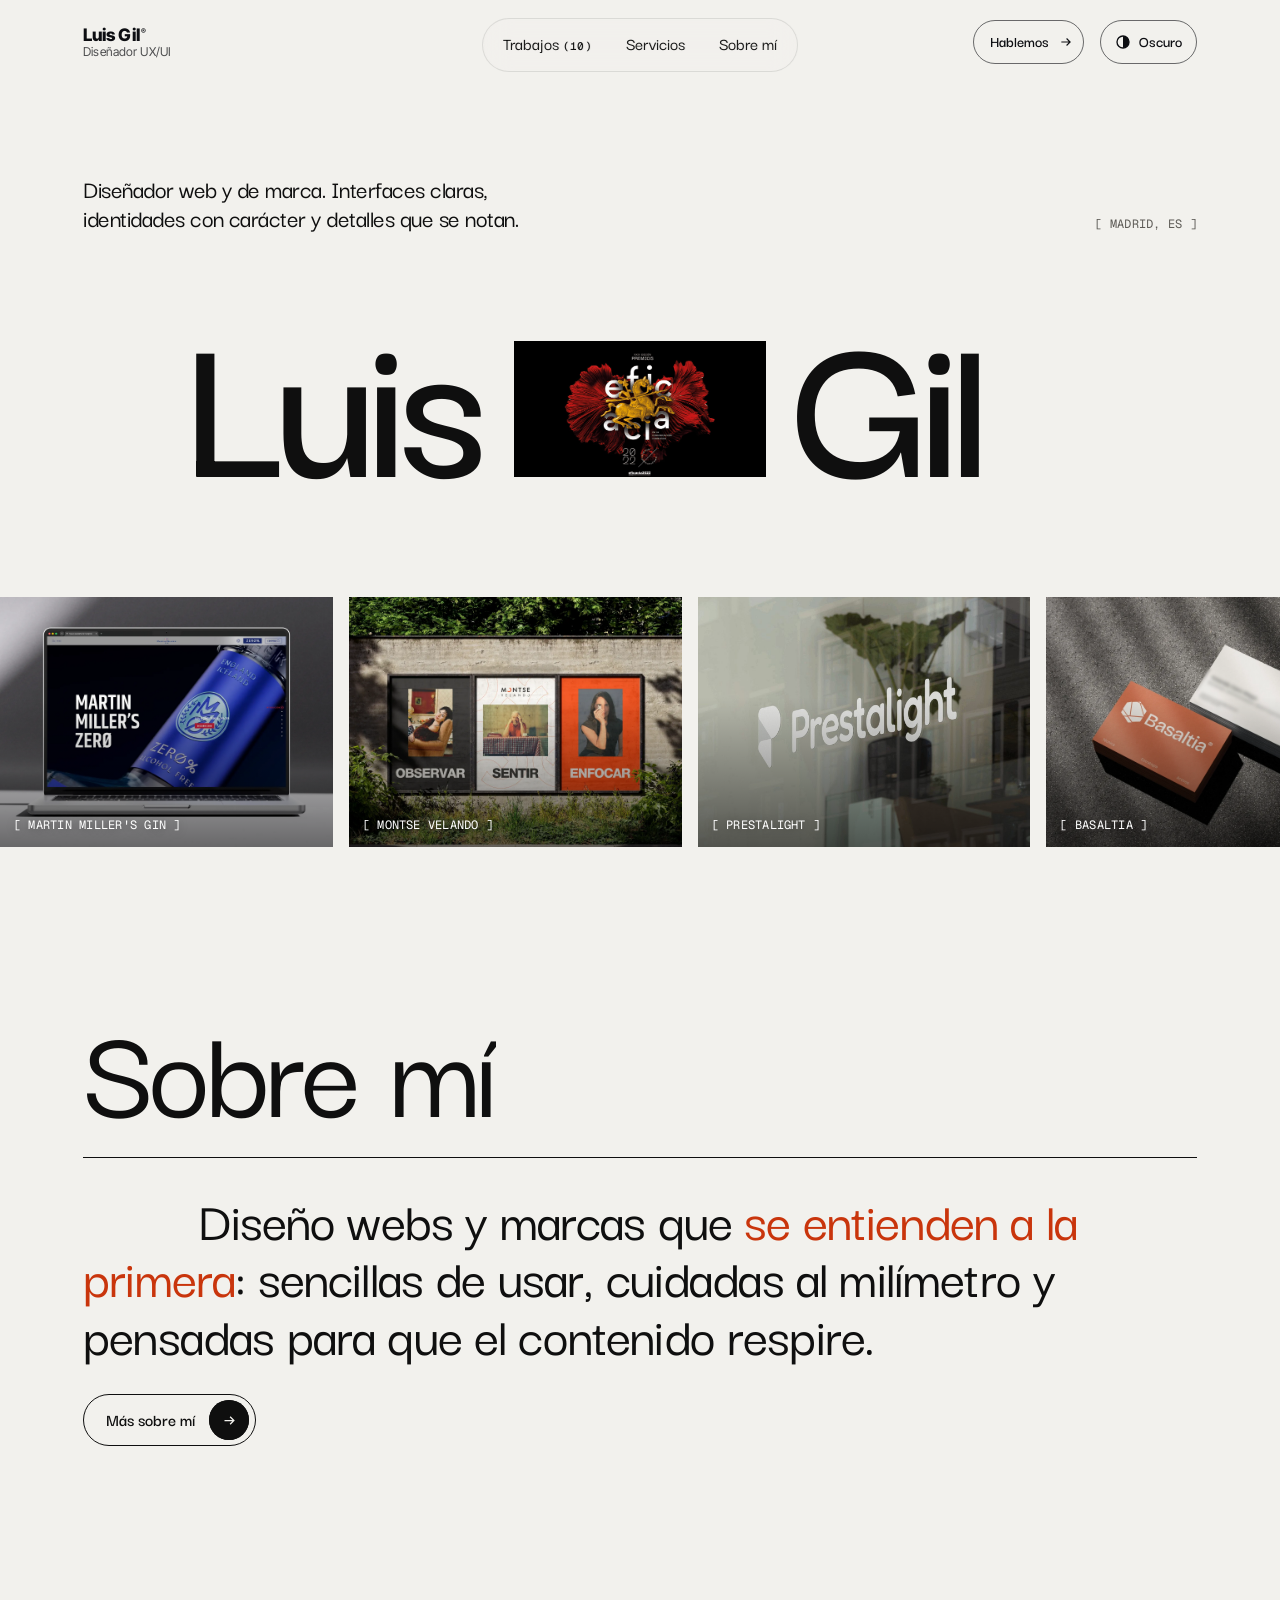
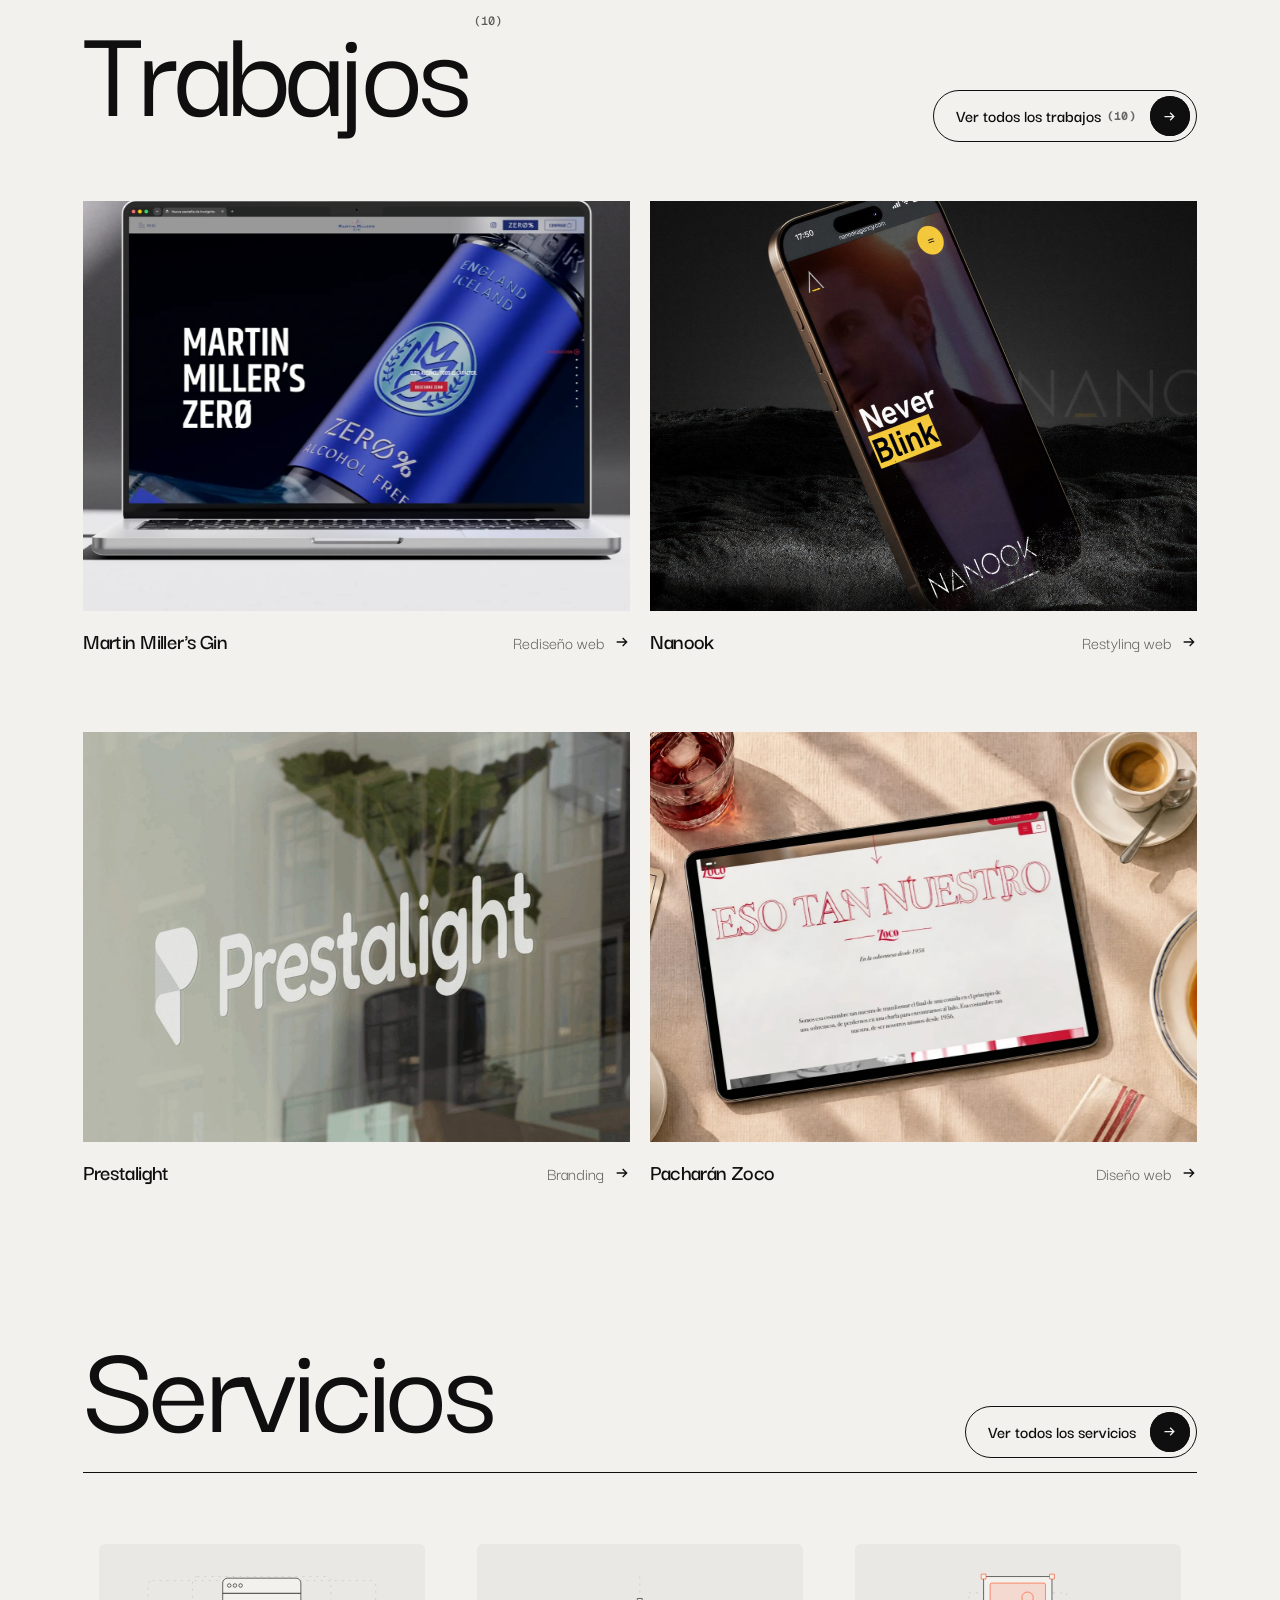
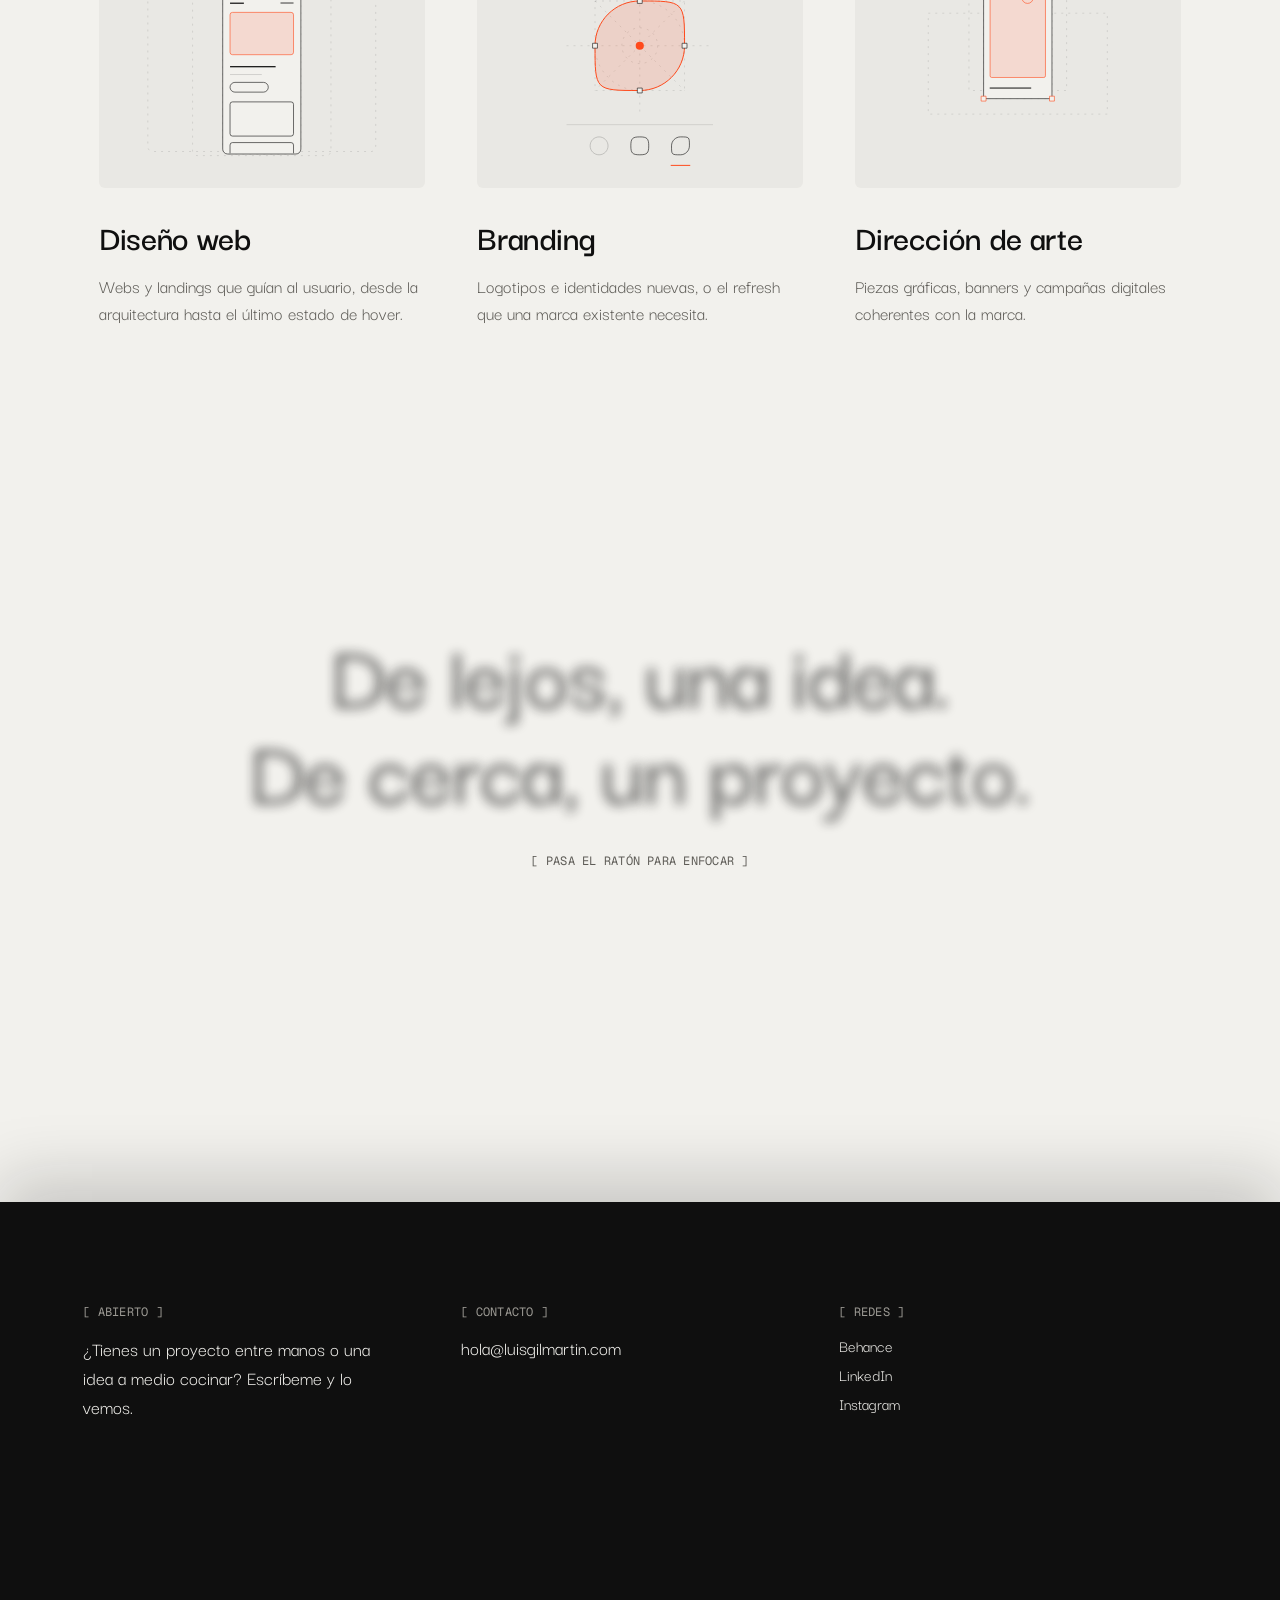
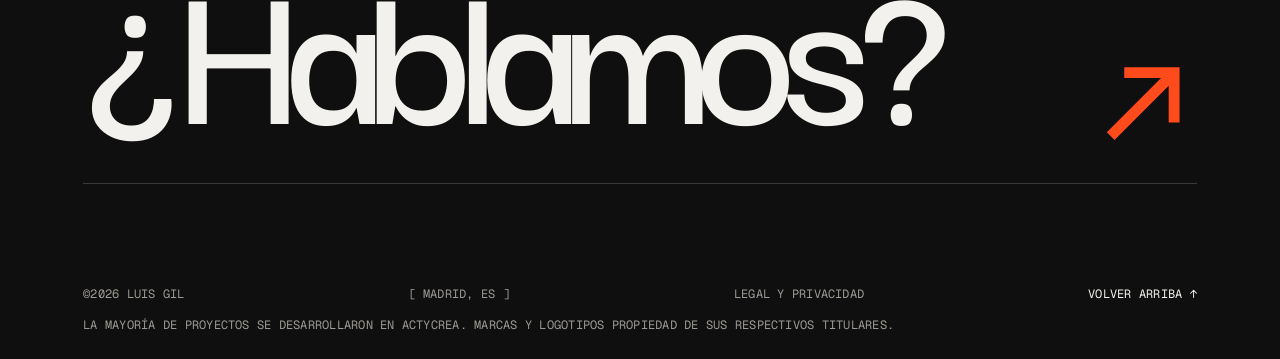
==== index.html @ 7886e15a "Publicar portfolio de Luis Gil Martín Web estática lista para Cloudflare Pages: páginas, imágenes y " ====
<!doctype html>
<html lang="es">
<head>
<meta charset="utf-8">
<meta name="viewport" content="width=device-width, initial-scale=1, viewport-fit=cover">
<title>Luis Gil · Diseñador web y UX/UI</title>
<meta name="description" content="Portfolio de Luis Gil Martín, diseñador web y UX/UI en Madrid. Diseño web, branding y dirección de arte.">
<link rel="canonical" href="https://luisgilmartin.com/">
<meta property="og:type" content="website"><meta property="og:locale" content="es_ES">
<meta property="og:title" content="Luis Gil · Diseñador web y UX/UI"><meta property="og:description" content="Portfolio de Luis Gil Martín, diseñador web y UX/UI en Madrid. Diseño web, branding y dirección de arte.">
<meta property="og:url" content="https://luisgilmartin.com/"><meta property="og:image" content="https://luisgilmartin.com/thumb.jpg">
<meta name="twitter:card" content="summary_large_image">
<link rel="icon" href="/favicon.svg" type="image/svg+xml">
<style>[hidden]:not([hidden=until-found i]){display:none!important}</style>
</head>
<body>
<link rel="stylesheet" href="/fonts/fonts.css">
<style>
body{margin:0;background:#F2F1ED}
.lg-root{--gm:clamp(20px,6.5vw,128px);--gg:clamp(12px,1.6vw,24px);--accent:#FF4A1C;--bg:#F2F1ED;--fg:#0F0F0F;--muted:#5E5C57;--muted2:#8A8780;--muted-inv:#B9B7B1;--line:rgba(15,15,15,.075);--gline:rgba(15,15,15,.04);--fbg:#0F0F0F;--ffg:#F2F1ED;--fmuted:#9C9A94;--fline:#3A3936;transition:background-color .5s ease,color .5s ease}
.lg-root.lg-dark{--bg:#121211;--fg:#EEEDE9;--muted:#A3A19B;--muted2:#77756F;--muted-inv:#55534E;--line:rgba(238,237,233,.07);--gline:rgba(238,237,233,.035);--fbg:#F2F1ED;--ffg:#0F0F0F;--fmuted:#5E5C57;--fline:#CFCDC7;color-scheme:dark}
body:has(.lg-dark){background:#121211}
.lg-theme{min-height:44px;padding:0 14px;border:1px solid rgba(255,255,255,.6);border-radius:999px;background:transparent;color:#FFFFFF;font:inherit;font-size:16px;font-weight:600;display:inline-flex;align-items:center;gap:8px;cursor:pointer}
.lg-theme{transition:background-color .35s ease,color .35s ease,border-color .35s ease}
.lg-theme:hover{border-color:#FFFFFF;background:#FFFFFF;color:#000000}
.lg-theme:hover svg{transform:rotate(180deg)}
.lg-dark .lg-theme:hover svg{transform:rotate(360deg)}
.lg-theme:focus-visible,.lg-burger:focus-visible{outline:2px solid #FFFFFF;outline-offset:3px}
.lg-theme svg{transition:transform .6s cubic-bezier(.7,0,.2,1)}
.lg-dark .lg-theme svg{transform:rotate(180deg)}
.lg-t-dark{display:none}
.lg-theme .lg-t-light,.lg-theme .lg-t-dark{position:relative;top:-1.25px}
.lg-dark .lg-t-dark{display:inline}
.lg-dark .lg-t-light{display:none}
::view-transition-old(root),::view-transition-new(root){animation:none;mix-blend-mode:normal}
a{color:#0F0F0F;text-decoration:none}a:hover{color:#5E5C57}
.lg-root *{box-sizing:border-box}
.lg-mono{font-family:'Geist Mono',ui-monospace,monospace;font-size:12px;letter-spacing:.02em;text-transform:uppercase}
.lg-link{position:relative;display:inline-block}
.lg-link::after{content:"";position:absolute;left:0;right:0;bottom:-3px;height:1px;background:currentColor;transform:scaleX(0);transform-origin:right;transition:transform .5s cubic-bezier(.2,.8,.2,1)}
.lg-link:hover::after{transform:scaleX(1);transform-origin:left}
.lg-line{display:inline-block;overflow:hidden;vertical-align:bottom;line-height:1;padding:.06em .14em .24em .02em;margin-right:-.12em;margin-bottom:-.22em}
.lg-line > .lg-rise:last-child{letter-spacing:0}
.lg-rise{display:inline-block;transform:translateY(105%);animation:lgRise 1.1s cubic-bezier(.2,.8,.2,1) forwards}
@keyframes lgRise{to{transform:translateY(0)}}
.lg-fade{opacity:0;animation:lgFade 1s ease forwards}
.lg-pic{clip-path:inset(0 50% 0 50%);animation:lgPicIn 1s cubic-bezier(.7,0,.2,1) 3.8s forwards}
@keyframes lgPicIn{to{clip-path:inset(0 0 0 0)}}
.lg-pic-cycle{animation:lgPicCycle 6s steps(1) 4.8s infinite}
@keyframes lgPicCycle{0%{background:#D9D4C7}20%{background:#2A2926}40%{background:#C9CFD0}60%{background:#E3D6CC}80%{background:#BDB9AE}}
@keyframes lgFade{to{opacity:1}}
.lg-curtain{position:fixed;inset:0;z-index:50;pointer-events:none;animation:lgCurtain 1.1s cubic-bezier(.7,0,.2,1) 2.85s forwards}
@keyframes lgCurtain{to{transform:translateY(-100%)}}
.lg-track{display:flex;gap:16px;width:max-content;animation:lgMarquee 38s linear infinite}
@keyframes lgMarquee{to{transform:translateX(calc(-50% - 8px))}}
.lg-card .lg-media{overflow:hidden}
.lg-card .lg-media > div{transition:transform 1s cubic-bezier(.2,.8,.2,1)}
.lg-card:hover .lg-media > div{transform:scale(1.04)}
.lg-card .lg-media{--mx:0%;--my:0%;--py:0%;--s:1.16;--lx:50%;--ly:50%}
.lg-card:hover .lg-media{--s:1.22}
.lg-card .lg-media > div{position:relative}
.lg-card .lg-media img{transform:translate3d(var(--mx),calc(var(--py) + var(--my)),0) scale(var(--s));transition:transform .7s cubic-bezier(.2,.8,.2,1),filter .5s ease;will-change:transform}
.lg-lens{position:absolute;inset:0;pointer-events:none;opacity:0;transition:opacity .4s ease;-webkit-mask-image:radial-gradient(circle clamp(130px,17vw,250px) at var(--lx) var(--ly),#000 55%,transparent 100%);mask-image:radial-gradient(circle clamp(130px,17vw,250px) at var(--lx) var(--ly),#000 55%,transparent 100%)}
@media (hover:hover) and (pointer:fine){.lg-card:hover .lg-lens{opacity:1}.lg-card:hover .lg-media img.lg-base{filter:blur(10px)}}
.lg-card .lg-arrow{transition:transform .5s cubic-bezier(.2,.8,.2,1)}
.lg-card:hover .lg-arrow{transform:translateX(6px) rotate(-45deg)}
.lg-cta .lg-roll{display:inline-block;overflow:hidden;line-height:1;vertical-align:bottom;padding:.04em .08em .04em 0;margin-right:-.15em;letter-spacing:0}
.lg-cta .lg-roll > span{position:relative;display:inline-block;transition:transform .6s cubic-bezier(.7,0,.2,1);transition-delay:calc(var(--i) * 35ms)}
.lg-cta .lg-roll > span::after{content:attr(data-l);position:absolute;left:0;top:calc(100% + .04em)}
.lg-cta:hover .lg-roll > span,.lg-cta:focus-visible .lg-roll > span{transform:translateY(calc(-100% - .04em))}
.lg-cta svg{transition:transform .6s cubic-bezier(.7,0,.2,1)}
.lg-cta:hover svg,.lg-cta:focus-visible svg{transform:rotate(45deg)}
@media (prefers-reduced-motion:reduce){.lg-cta .lg-roll > span,.lg-cta svg{transition:none}}
[hidden]{display:none !important}
.lg-burger{display:none}
.lg-wm{display:inline-block;overflow:hidden;vertical-align:bottom;padding:.12em 0 .14em;margin:-.12em 0 -.14em}
.lg-word{display:inline-block;transform:translate3d(0,112%,0);transition:transform .7s cubic-bezier(.16,1,.3,1) var(--d,0s)}
.is-revealed .lg-word{transform:none}
.lg-menu{animation:lgMenuFade .35s ease both}
@keyframes lgMenuFade{from{opacity:0}}
.lg-menu .lg-mrow,.lg-menu .lg-mfoot{animation:lgMenuIn .8s cubic-bezier(.2,.8,.2,1) both;animation-delay:calc(var(--i) * 70ms + 120ms)}
@keyframes lgMenuIn{from{opacity:0;transform:translateY(28px)}to{opacity:1;transform:none}}
.lg-mrow{display:grid;grid-template-columns:minmax(0,1fr) auto;align-items:center;padding:18px 0;border-bottom:1px solid #3A3936;color:#F2F1ED !important}
.lg-mrow .lg-mlabel{font-size:clamp(38px,11vw,52px);font-weight:500;line-height:1;letter-spacing:-0.01em;position:relative;top:-0.06em}
.lg-mrow[aria-current="page"] .lg-mlabel{color:#FF4A1C}
.lg-mrow svg{transition:transform .5s cubic-bezier(.2,.8,.2,1)}
.lg-mrow:hover svg,.lg-mrow:focus-visible svg{transform:rotate(-45deg)}
.lg-mclose{border-color:rgba(242,241,237,.6) !important;transition:background-color .35s ease,color .35s ease}
.lg-mclose:hover{background:#F2F1ED !important;color:#0F0F0F !important}
@media (prefers-reduced-motion:reduce){.lg-menu,.lg-menu .lg-mrow,.lg-menu .lg-mfoot{animation:none}}
.lg-btn-label{position:relative;top:-1.25px}
.lg-burger{transition:background-color .35s ease,color .35s ease,border-color .35s ease}
.lg-burger:hover{border-color:#FFFFFF !important;background:#FFFFFF !important;color:#000000 !important}
.lg-num{font-family:'Geist Mono',ui-monospace,monospace;font-size:12px;font-weight:400;letter-spacing:.02em;line-height:1.2;text-transform:uppercase;color:var(--accent-text) !important}
.lg-sviz{aspect-ratio:4 / 3;max-width:100%;border-radius:6px;background:color-mix(in srgb,var(--fg) 4%,var(--bg));overflow:hidden}
.lg-sviz svg{display:block;width:100%;height:100%}
.lg-sviz svg *{vector-effect:non-scaling-stroke}
.lg-cols{display:grid;grid-template-columns:repeat(12,minmax(0,1fr));column-gap:var(--gg);row-gap:24px}
.lg-cols > *{min-width:0}
.lg-nav-pill .lg-link[aria-current="page"]{background:color-mix(in srgb,var(--fg) 10%,transparent)}
.lg-tag{background:var(--bg);display:inline-flex;align-items:center;min-height:34px;padding:0 14px 4px;border:1px solid color-mix(in srgb,var(--fg) 25%,transparent);border-radius:999px;font-size:17px}
@media (max-width:860px){.lg-cols > *{grid-column:1 / -1 !important}}
.lg-nav-pill{position:fixed;top:18px;left:50%;transform:translateX(-50%);z-index:21;background:color-mix(in srgb,var(--bg) 80%,transparent);-webkit-backdrop-filter:blur(14px);backdrop-filter:blur(14px);border:1px solid color-mix(in srgb,var(--fg) 10%,transparent);border-radius:999px;padding:4px}
.lg-nav-pill .lg-link{color:var(--fg) !important;padding:7px 16px 9px;line-height:1.2;border-radius:999px;transition:background-color .3s ease}
.lg-nav-pill .lg-link:hover{background:color-mix(in srgb,var(--fg) 8%,transparent)}
.lg-nav-pill .lg-link::after{left:16px;right:16px;bottom:7px}
@media (max-width:560px){
.lg-name{grid-template-columns:minmax(0,1fr) !important;font-size:min(calc((100vw - 2 * var(--gm)) / 1.42),260px) !important;row-gap:0;--lg-gap-b:-.23em}
.lg-name > .lg-line{justify-self:center !important;padding:.06em .07em .02em !important;margin:0 !important}
.lg-name > .lg-line:first-of-type{margin-bottom:var(--lg-gap-a,0) !important}
.lg-name > .lg-line:last-of-type{margin-top:var(--lg-gap-b,0) !important}
.lg-name > .lg-pic{width:100% !important;height:auto !important;aspect-ratio:1.85;align-self:auto !important;border-radius:0 !important}
}
.lg-pw{display:inline-block;white-space:nowrap}
.lg-pl{display:inline-block;font-weight:500}
.lg-cursor{position:fixed;left:0;top:0;width:14px;height:14px;margin:-7px 0 0 -7px;border-radius:50%;background:#FF4A1C;pointer-events:none;z-index:60;opacity:0;transition:width .35s cubic-bezier(.2,.8,.2,1),height .35s cubic-bezier(.2,.8,.2,1),margin .35s cubic-bezier(.2,.8,.2,1),opacity .3s ease;will-change:transform}
.lg-cursor.is-on{opacity:1}
.lg-cursor.is-hover{width:56px;height:56px;margin:-28px 0 0 -28px;opacity:.85}
@media (hover:hover) and (pointer:fine){.lg-root,.lg-root a,.lg-root button{cursor:none}}
@media (hover:none),(pointer:coarse){.lg-cursor{display:none}}
html,body{overflow-x:clip}
.lg-grid{position:fixed;inset:0;z-index:0;pointer-events:none;display:grid;grid-template-columns:repeat(12,minmax(0,1fr));column-gap:var(--gg);padding-left:var(--gm);padding-right:var(--gm)}
.lg-grid > span{border-left:1px solid var(--gline,var(--line));border-right:1px solid var(--gline,var(--line));transform-origin:top;transform:scaleY(0);animation:lgGridIn 1.4s cubic-bezier(.7,0,.2,1) forwards}
.lg-main{position:sticky;z-index:1}
.lg-root > footer{position:relative;z-index:2;box-shadow:0 -24px 60px rgba(15,15,15,.18)}
.lg-shade{position:absolute;inset:0;background:#0F0F0F;opacity:0;pointer-events:none;z-index:5}
@keyframes lgGridIn{to{transform:scaleY(1)}}
@media (max-width:860px){.lg-grid{grid-template-columns:repeat(4,minmax(0,1fr))}.lg-grid > span:nth-child(n+5){display:none}}
@media (max-width:860px){
.lg-nav{display:none !important}
.lg-burger{display:inline-flex}
.lg-works{grid-template-columns:minmax(0,1fr) !important}
.lg-works > a{margin-top:0 !important}
.lg-svcs{grid-template-columns:minmax(0,1fr) !important}
.lg-split{flex-direction:column !important;align-items:flex-start !important}
}
@media (prefers-reduced-motion:reduce){
.lg-rise{animation:none;transform:none}
.lg-pic{animation:none;clip-path:none}
.lg-pic-cycle{animation:none}
.lg-fade{animation:none;opacity:1}
.lg-curtain{display:none}
.lg-grid > span{animation:none;transform:none}
.lg-track{animation:none}
}
/* Scroll reveal ( added by JS only, so content stays visible without it ) */
.lg-rv{opacity:0;transform:translate3d(0,48px,0);transition:opacity .6s ease var(--rd,0s),transform .8s cubic-bezier(.16,1,.3,1) var(--rd,0s) !important}
.lg-rv.is-in{opacity:1;transform:none}
.lg-rv-media{clip-path:inset(100% 0 0 0);transition:clip-path .7s cubic-bezier(.7,0,.2,1) var(--rd,0s) !important}
.lg-rv-media img{scale:1.22;backface-visibility:hidden;transition:scale .95s cubic-bezier(.16,1,.3,1) var(--rd,0s) !important}
.lg-rv-media.is-in{clip-path:inset(0 0 0 0)}
.lg-rv-media.is-in img{scale:1}
.lg-card .lg-rv-media{clip-path:none !important;opacity:0;transition:opacity .7s ease var(--rd,0s) !important}
.lg-card .lg-rv-media img{scale:1 !important}
.lg-card .lg-rv-media.is-in{opacity:1}
.lg-card .lg-media{background:var(--bg)}
/* Main buttons */
.lg-btn{position:relative;isolation:isolate;overflow:hidden;display:inline-flex !important;align-items:center;gap:14px !important;min-height:52px !important;padding:0 6px 0 22px;border:1px solid var(--fg);border-radius:999px;color:var(--fg) !important;font-size:18px !important;font-weight:600 !important;line-height:1;transition:color .45s cubic-bezier(.7,0,.2,1),border-color .45s ease}
.lg-btn::before{content:"";position:absolute;z-index:-1;right:6px;top:50%;width:40px;height:40px;margin-top:-20px;border-radius:50%;background:var(--fg);transform:scale(1);transition:transform .7s cubic-bezier(.7,0,.2,1)}
.lg-btn > .lg-btn-t{position:relative;top:-1px}
.lg-btn .lg-mono{color:inherit;opacity:.6;margin-left:-8px}
.lg-btn-ic{display:inline-flex;align-items:center;justify-content:center;flex:none;width:40px;height:40px;border-radius:50%;background:var(--fg);color:var(--bg);overflow:hidden;transition:background-color .45s ease,color .45s ease,transform .6s cubic-bezier(.7,0,.2,1)}
.lg-btn-ic svg{width:15px;height:15px}
.lg-btn:hover,.lg-btn:focus-visible{color:var(--bg) !important;transition:color .3s ease .2s,border-color .45s ease}
.lg-btn:hover::before,.lg-btn:focus-visible::before{transform:scale(16)}
.lg-btn:hover .lg-btn-ic,.lg-btn:focus-visible .lg-btn-ic{transform:rotate(-45deg)}
.lg-btn:focus-visible{outline:2px solid var(--accent);outline-offset:3px}
@keyframes lgArrowLoop{0%{transform:none}49%{transform:translateX(160%)}50%{transform:translateX(-160%)}100%{transform:none}}
.lg-hbtn{min-height:44px;padding:0 10px 0 16px;border:1px solid rgba(255,255,255,.6);border-radius:999px;color:#FFFFFF;font-size:16px !important;font-weight:600 !important;display:inline-flex;align-items:center;gap:10px !important;transition:background-color .35s ease,color .35s ease,border-color .35s ease}
.lg-hbtn > span{position:relative;top:-1.25px}
.lg-hbtn svg{transition:transform .5s cubic-bezier(.2,.8,.2,1)}
.lg-hbtn:hover,.lg-hbtn:focus-visible{background:#FFFFFF;border-color:#FFFFFF;color:#000000 !important}
.lg-hbtn:hover svg,.lg-hbtn:focus-visible svg{transform:rotate(-45deg)}
.lg-hbtn:focus-visible{outline:2px solid #FFFFFF;outline-offset:3px}
@media (prefers-reduced-motion:reduce){.lg-btn::before,.lg-btn,.lg-btn-ic,.lg-hbtn,.lg-hbtn svg{transition:none}.lg-btn:hover .lg-btn-ic{transform:none}}
/* Intro loader: crosshair frame closing on a 0-100 counter */
.lg-ld{--hx:46vw;--hy:44vh;color:#F2F1ED;font-family:'Geist Mono',ui-monospace,monospace}
.lg-ld-v,.lg-ld-h{position:absolute;background:rgba(242,241,237,.2)}
.lg-ld-v{top:0;bottom:0;width:1px;transform:scaleY(0);animation:lgLdV .9s cubic-bezier(.7,0,.2,1) .1s forwards}
.lg-ld-h{left:0;right:0;height:1px;transform:scaleX(0);animation:lgLdH .9s cubic-bezier(.7,0,.2,1) .1s forwards}
.lg-ld-v.l{left:calc(50% - var(--hx))}.lg-ld-v.r{left:calc(50% + var(--hx))}
.lg-ld-h.t{top:calc(50% - var(--hy))}.lg-ld-h.b{top:calc(50% + var(--hy))}
@keyframes lgLdV{to{transform:scaleY(1)}}
@keyframes lgLdH{to{transform:scaleX(1)}}
.lg-ld-x{position:absolute;width:11px;height:11px;margin:-5px 0 0 -5px;opacity:0;animation:lgFade .4s ease .7s forwards}
.lg-ld-x::before,.lg-ld-x::after{content:"";position:absolute;background:#FF4A1C}
.lg-ld-x::before{left:5px;top:0;width:1px;height:11px}.lg-ld-x::after{top:5px;left:0;height:1px;width:11px}
.lg-ld-x.tl{left:calc(50% - var(--hx));top:calc(50% - var(--hy))}.lg-ld-x.tr{left:calc(50% + var(--hx));top:calc(50% - var(--hy))}
.lg-ld-x.bl{left:calc(50% - var(--hx));top:calc(50% + var(--hy))}.lg-ld-x.br{left:calc(50% + var(--hx));top:calc(50% + var(--hy))}
.lg-ld-n{position:absolute;color:rgba(242,241,237,.28)}
.lg-ld-n.t{top:0;left:50%;width:140px;height:18px;margin-left:-70px}.lg-ld-n.b{bottom:0;left:50%;width:140px;height:18px;margin-left:-70px;transform:scaleY(-1)}
.lg-ld-n.l{left:0;top:50%;width:18px;height:140px;margin-top:-70px}.lg-ld-n.r{right:0;top:50%;width:18px;height:140px;margin-top:-70px;transform:scaleX(-1)}
.lg-ld-c{position:absolute;left:50%;top:50%;transform:translate(-50%,-50%);font-size:clamp(16px,1.4vw,22px);letter-spacing:.02em;font-variant-numeric:tabular-nums;transition:opacity .3s ease}
.lg-ld-m{position:absolute;color:#9C9A94;font-size:11px;letter-spacing:.04em;text-transform:uppercase;opacity:0;animation:lgFade .6s ease .3s forwards}
.lg-ld-m.tl{left:clamp(28px,3vw,48px);top:clamp(24px,3vw,40px)}.lg-ld-m.bl{left:clamp(28px,3vw,48px);bottom:clamp(24px,3vw,40px)}.lg-ld-m.br{right:clamp(28px,3vw,48px);bottom:clamp(24px,3vw,40px)}
.lg-ld-c{display:inline-flex;align-items:flex-start;line-height:1.2}
.lg-od{display:inline-block;height:1.2em;overflow:hidden;width:.62em;text-align:center;line-height:1.2}
.lg-od-s{display:block;will-change:transform}
.lg-od-s i{display:block;height:1.2em;line-height:1.2;font-style:normal}
.lg-od-h{width:0;transition:width .25s ease}
.lg-ld.is-100 .lg-od-h{width:.62em}
.lg-od-pc{margin-left:.06em;line-height:1.2}
.lg-ld.is-done .lg-ld-c{opacity:0}
/* Illustrations: a touch finer than the original drawing */
.lg-sviz svg [stroke-width="1"],.lg-pviz svg [stroke-width="1"],.lg-viz svg [stroke-width="1"]{stroke-width:.6px}
.lg-sviz svg [stroke-width="1.5"],.lg-pviz svg [stroke-width="1.5"],.lg-viz svg [stroke-width="1.5"]{stroke-width:1px}
.lg-sviz svg [stroke-width="2"],.lg-pviz svg [stroke-width="2"],.lg-viz svg [stroke-width="2"]{stroke-width:1.3px}
/* Home section titles: big display words that roll in, with a drawing rule */
.lg-sh{display:flex;align-items:flex-start;gap:clamp(10px,1.6vw,24px)}
.lg-sh-i{color:var(--accent-text);padding-top:clamp(8px,1.2vw,18px)}
.lg-sh-t{margin:0;display:flex;align-items:flex-start;font-size:clamp(58px,10.5vw,176px);font-weight:500;line-height:.9;letter-spacing:-0.035em}
.lg-sh-w{display:inline-flex;white-space:nowrap}
.lg-sh-l{display:inline-block;overflow:hidden;padding:.04em .02em .12em;margin:0 -.02em}
.lg-sh-l > span{position:relative;display:inline-block;transform:translateY(110%);transition:transform .9s cubic-bezier(.16,1,.3,1);transition-delay:calc(var(--i) * 45ms)}
.lg-sh-sp{display:inline-block;width:.24em}
.lg-sh-n{color:var(--muted);margin:clamp(8px,1.2vw,18px) 0 0 .5em;letter-spacing:.02em;line-height:1}
.lg-sh.is-in .lg-sh-l > span{transform:none}
.lg-sh-rule{display:block;height:1px;background:var(--fg);transform:scaleX(0);transform-origin:left;transition:transform 1.4s cubic-bezier(.7,0,.2,1) .25s}
.lg-sh-rule.is-in{transform:scaleX(1)}
#sobre-mi .lg-sh-rule{margin-top:14px}
@media (prefers-reduced-motion:reduce){.lg-sh-l > span,.lg-sh-rule{transition:none;transform:none}}
/* Design review fixes: dark-mode links, readable accent text, touch targets, small text */
.lg-root{--accent-text:#C9350C}
.lg-root.lg-dark{--accent-text:#FF4A1C}
.lg-root a{color:var(--fg)}
.lg-root a:hover{color:var(--muted)}
.lg-main a.lg-link,.lg-root footer a.lg-link{padding-block:12px;margin-block:-12px}
.lg-main a.lg-link::after,.lg-root footer a.lg-link::after{bottom:9px}
.lg-nav-pill a.lg-link{padding:10px 16px 12px}
.lg-nav-pill a.lg-link::after{bottom:10px}
.lg-root > header > a:first-child{padding-block:5px;margin-block:-5px}
.lg-slot-info .lg-mono{color:var(--fg) !important}
.lg-track > div:has(> img)::after{content:"";position:absolute;inset:auto 0 0;height:60%;background:linear-gradient(to top,rgba(0,0,0,.55),rgba(0,0,0,0));pointer-events:none}
.lg-track > div > img + .lg-mono{z-index:1}
.lg-main a.lg-link.lg-mono,.lg-root footer .lg-mono a.lg-link{padding-block:14px;margin-block:-14px}
.lg-main a.lg-link.lg-mono::after,.lg-root footer .lg-mono a.lg-link::after{bottom:11px}
.lg-grid{display:none !important}
</style>

<div class="lg-root" style="width: 100%; min-height: 100vh; background: var(--bg); color: var(--fg); font-family: 'Darker Grotesque', system-ui, sans-serif; font-size: 18px; position: relative">


<div class="lg-grid" aria-hidden="true"><span style="animation-delay: 3.7s"></span><span style="animation-delay: 3.76s"></span><span style="animation-delay: 3.82s"></span><span style="animation-delay: 3.88s"></span><span style="animation-delay: 3.94s"></span><span style="animation-delay: 4s"></span><span style="animation-delay: 4.06s"></span><span style="animation-delay: 4.12s"></span><span style="animation-delay: 4.18s"></span><span style="animation-delay: 4.24s"></span><span style="animation-delay: 4.3s"></span><span style="animation-delay: 4.36s"></span></div>


<div class="lg-cursor" aria-hidden="true" style="background: #FF4A1C"></div>

<div class="lg-curtain lg-ld" aria-hidden="true" style="background: #0F0F0F"><span class="lg-ld-v l"></span><span class="lg-ld-v r"></span><span class="lg-ld-h t"></span><span class="lg-ld-h b"></span><span class="lg-ld-x tl"></span><span class="lg-ld-x tr"></span><span class="lg-ld-x bl"></span><span class="lg-ld-x br"></span><span class="lg-ld-n t"><svg viewBox="0 0 140 18" preserveAspectRatio="none" style="width:100%;height:100%;display:block"><path d="M0 0 L22 18 L118 18 L140 0" fill="none" stroke="currentColor" stroke-width="1" vector-effect="non-scaling-stroke"></path></svg></span><span class="lg-ld-n b"><svg viewBox="0 0 140 18" preserveAspectRatio="none" style="width:100%;height:100%;display:block"><path d="M0 0 L22 18 L118 18 L140 0" fill="none" stroke="currentColor" stroke-width="1" vector-effect="non-scaling-stroke"></path></svg></span><span class="lg-ld-n l"><svg viewBox="0 0 18 140" preserveAspectRatio="none" style="width:100%;height:100%;display:block"><path d="M0 0 L18 22 L18 118 L0 140" fill="none" stroke="currentColor" stroke-width="1" vector-effect="non-scaling-stroke"></path></svg></span><span class="lg-ld-n r"><svg viewBox="0 0 18 140" preserveAspectRatio="none" style="width:100%;height:100%;display:block"><path d="M0 0 L18 22 L18 118 L0 140" fill="none" stroke="currentColor" stroke-width="1" vector-effect="non-scaling-stroke"></path></svg></span><span class="lg-ld-m tl">Luis Gil®</span><span class="lg-ld-m bl">Diseñador UX/UI</span><span class="lg-ld-m br">Portfolio ©2026</span><span class="lg-ld-c" aria-label="Cargando"><span class="lg-od lg-od-h"><span class="lg-od-s"><i>1</i></span></span><span class="lg-od" data-p="10"><span class="lg-od-s"><i>0</i><i>1</i><i>2</i><i>3</i><i>4</i><i>5</i><i>6</i><i>7</i><i>8</i><i>9</i><i>0</i></span></span><span class="lg-od" data-p="1"><span class="lg-od-s"><i>0</i><i>1</i><i>2</i><i>3</i><i>4</i><i>5</i><i>6</i><i>7</i><i>8</i><i>9</i><i>0</i></span></span><span class="lg-od-pc">%</span></span></div>

<script>
/**
 * Intro loader in two runs: the counter rolls up to 64, holds, then rolls to 100
 * ( odometer digits ), while the crosshair frame closes in on the number.
 * Then the panel lifts ( CSS ).
 */
( ( ) => {
  const ld = document.querySelector( '.lg-ld' );
  if ( !ld ) {
    return;
  }
  const cols = Array.from( ld.querySelectorAll( '.lg-od[data-p]' ) ).map( ( el ) => ( { p: Number( el.dataset.p ), s: el.querySelector( '.lg-od-s' ) } ) );
  const reduce = window.matchMedia( '(prefers-reduced-motion: reduce)' ).matches;
  // [ start ms, end ms, from %, to % ]
  const RUNS = [ [ 250, 1100, 0, 64 ], [ 1500, 2300, 64, 100 ] ];
  const easeOut = ( t ) => 1 - Math.pow( 1 - t, 3 );
  const easeInOut = ( t ) => ( t < 0.5 ? 4 * t * t * t : 1 - Math.pow( -2 * t + 2, 3 ) / 2 );

  /**
   * Places each digit strip for a ( possibly fractional ) value, carrying
   * smoothly into the next column like an odometer.
   *
   * @param {number} v Value from 0 to 100.
   */
  const setValue = ( v ) => {
    v = Math.abs( v - Math.round( v ) ) < 0.02 ? Math.round( v ) : v;
    cols.forEach( ( c ) => {
      const base = Math.floor( v / c.p ) % 10;
      const carry = c.p === 1 ? v - Math.floor( v ) : Math.max( 0, ( v % c.p ) - ( c.p - 1 ) );
      const y = v >= 100 ? 0 : base + carry;
      c.s.style.transform = 'translateY(' + ( -y * 1.2 ).toFixed( 3 ) + 'em)';
    } );
    ld.classList.toggle( 'is-100', v >= 99.999 );
  };
  const setFrame = ( v ) => {
    const k = 1 - Math.pow( 1 - v / 100, 1.6 );
    ld.style.setProperty( '--hx', 'calc(' + ( 46 * ( 1 - k ) ).toFixed( 3 ) + 'vw + ' + ( 64 * k ).toFixed( 1 ) + 'px)' );
    ld.style.setProperty( '--hy', 'calc(' + ( 44 * ( 1 - k ) ).toFixed( 3 ) + 'vh + ' + ( 34 * k ).toFixed( 1 ) + 'px)' );
  };
  if ( reduce ) {
    setValue( 100 );
    setFrame( 100 );
    return;
  }
  setValue( 0 );
  const t0 = performance.now( );
  const tick = ( now ) => {
    const el = now - t0;
    let v = 0;
    RUNS.forEach( ( r, i ) => {
      if ( el >= r[ 0 ] ) {
        const u = Math.min( 1, ( el - r[ 0 ] ) / ( r[ 1 ] - r[ 0 ] ) );
        v = r[ 2 ] + ( r[ 3 ] - r[ 2 ] ) * ( i ? easeInOut( u ) : easeOut( u ) );
      }
    } );
    setValue( v );
    setFrame( v );
    if ( el < RUNS[ RUNS.length - 1 ][ 1 ] ) {
      requestAnimationFrame( tick );
    } else {
      setValue( 100 );
      setFrame( 100 );
      window.setTimeout( ( ) => ld.classList.add( 'is-done' ), 260 );
    }
  };
  requestAnimationFrame( tick );
} )( );
</script>
<header style="position: sticky; top: 0; z-index: 20; mix-blend-mode: difference; color: #FFFFFF; padding: 20px var(--gm); display: flex; align-items: center; justify-content: space-between; gap: 24px">
<a href="#top" aria-label="Luis Gil, Diseñador UX/UI, inicio" style="font-family: 'Inter Tight', system-ui, sans-serif; display: inline-flex; flex-direction: column; gap: 2px; color: #FFFFFF; line-height: 1">
<span style="font-weight: 800; font-size: clamp(16px, 1.35vw, 20px); letter-spacing: 0">Luis Gil<sup style="font-size: 0.45em; font-weight: 500; letter-spacing: 0; margin-left: 1px; vertical-align: 0.9em">®</sup></span>
<span style="font-weight: 400; font-size: clamp(12px, 0.95vw, 14px); letter-spacing: 0.01em; opacity: 0.72">Diseñador UX/UI</span>
</a>
<div style="display: flex; align-items: center; gap: 16px">
<a class="lg-hbtn lg-nav" href="#contacto" style="color: #FFFFFF"><span>Hablemos</span>
<svg width="14" height="14" viewBox="0 0 24 24" aria-hidden="true"><path d="M4 12h15M13 6l6 6-6 6" fill="none" stroke="currentColor" stroke-width="2"></path></svg></a>
<button class="lg-theme" type="button" data-theme-toggle aria-label="Cambiar entre modo claro y oscuro"><svg width="16" height="16" viewBox="0 0 24 24" aria-hidden="true"><circle cx="12" cy="12" r="9" fill="none" stroke="currentColor" stroke-width="2"></circle><path d="M12 3a9 9 0 0 1 0 18z" fill="currentColor"></path></svg><span class="lg-t-light">Oscuro</span><span class="lg-t-dark">Claro</span></button>
<button class="lg-burger" type="button" data-menu-open style="min-height: 44px; padding: 0 16px; border: 1px solid rgba(255,255,255,.6); border-radius: 999px; background: transparent; color: #FFFFFF; font: inherit; font-size: 16px; font-weight: 600; align-items: center; cursor: pointer"><span class="lg-btn-label">Menú</span></button>
</div>
</header>
<nav class="lg-nav lg-nav-pill" aria-label="Principal" style="display: flex; align-items: center; gap: 2px; font-size: 18px; font-weight: 500">
<a class="lg-link" href="trabajos.html">Trabajos <span class="lg-mono" style="font-size: 11px">(10)</span></a>
<a class="lg-link" href="servicios.html">Servicios</a>
<a class="lg-link" href="sobre-mi.html">Sobre mí</a>
</nav>

<div class="lg-main" style="top: 0px">
<div class="lg-shade" aria-hidden="true" style="opacity: 0"></div>
<section id="top" style="padding: clamp(40px, 7vw, 110px) var(--gm) 0; margin-top: -74px; padding-top: calc(74px + clamp(40px, 7vw, 110px))">
<div class="lg-split" style="display: flex; justify-content: space-between; align-items: flex-end; gap: 24px; margin-bottom: clamp(24px, 3vw, 40px)">
<p class="lg-fade" style="margin: 0; max-width: 460px; font-size: clamp(20px, 2vw, 28px); line-height: 1.15; font-weight: 500; letter-spacing: -0.02em; animation-delay: 3.9s">Diseñador web y de marca. Interfaces claras, identidades con carácter y detalles que se notan.</p>
<div class="lg-fade lg-mono" style="display: flex; gap: 32px; color: var(--muted); animation-delay: 4.05s">
<span>[ Madrid, ES ]</span>
</div>
</div>
<h1 class="lg-name" aria-label="Luis Gil" style="margin: 0; font-weight: 600; font-size: clamp(40px, calc((100vw - 2 * var(--gm) - 40px) / 4.9), 320px); line-height: 1; letter-spacing: -0.04em; display: grid; grid-template-columns: minmax(0, 1fr) auto minmax(0, 1fr); align-items: baseline; column-gap: 0.1em; white-space: nowrap; overflow: hidden">
<span class="lg-line" aria-hidden="true" style="justify-self: end"><span class="lg-rise" style="animation-delay: 3.55s">L</span><span class="lg-rise" style="animation-delay: 3.61s">u</span><span class="lg-rise" style="animation-delay: 3.67s">i</span><span class="lg-rise" style="animation-delay: 3.73s">s</span></span>
<span class="lg-pic" aria-hidden="true" style="align-self: baseline; display: inline-block; width: 1.15em; height: 0.62em; border-radius: 0; overflow: hidden; position: relative; background: #D9D4C7"><img src="img/hero.gif" alt="" style="position: absolute; inset: 0; width: 100%; height: 100%; object-fit: cover; display: block"></span>
<span class="lg-line" aria-hidden="true" style="justify-self: start"><span class="lg-rise" style="animation-delay: 3.88s">G</span><span class="lg-rise" style="animation-delay: 3.94s">i</span><span class="lg-rise" style="animation-delay: 4s">l</span></span>
</h1>
</section>

<section aria-label="Avance de proyectos" class="lg-marquee lg-fade" style="margin-top: clamp(56px, 7vw, 120px); overflow: hidden; animation-delay: 4.2s">
<div class="lg-track">
<div style="width: clamp(240px, 26vw, 380px); aspect-ratio: 4 / 3; background: #CFC8BA; display: flex; align-items: flex-end; padding: 14px; position: relative; overflow: hidden"><img src="img/t/mmg.webp?v=2" alt="" style="position: absolute; inset: 0; width: 100%; height: 100%; object-fit: cover"><span class="lg-mono" style="position: relative; color: #FFFFFF; text-shadow: 0 1px 8px rgba(0,0,0,.35)">[ Martin Miller's Gin ]</span></div>
<div style="width: clamp(240px, 26vw, 380px); aspect-ratio: 4 / 3; background: #CFC8BA; display: flex; align-items: flex-end; padding: 14px; position: relative; overflow: hidden"><img src="img/p/montse/card.webp" alt="" style="position: absolute; inset: 0; width: 100%; height: 100%; object-fit: cover"><span class="lg-mono" style="position: relative; color: #FFFFFF; text-shadow: 0 1px 8px rgba(0,0,0,.35)">[ Montse Velando ]</span></div>
<div style="width: clamp(240px, 26vw, 380px); aspect-ratio: 4 / 3; background: #CFC8BA; display: flex; align-items: flex-end; padding: 14px; position: relative; overflow: hidden"><img src="img/prestalight.jpg" alt="" style="position: absolute; inset: 0; width: 100%; height: 100%; object-fit: cover"><span class="lg-mono" style="position: relative; color: #FFFFFF; text-shadow: 0 1px 8px rgba(0,0,0,.35)">[ Prestalight ]</span></div>
<div style="width: clamp(240px, 26vw, 380px); aspect-ratio: 4 / 3; background: #CFC8BA; display: flex; align-items: flex-end; padding: 14px; position: relative; overflow: hidden"><img src="img/p/basaltia/card.webp?v=2" alt="" style="position: absolute; inset: 0; width: 100%; height: 100%; object-fit: cover"><span class="lg-mono" style="position: relative; color: #FFFFFF; text-shadow: 0 1px 8px rgba(0,0,0,.35)">[ Basaltia ]</span></div>
<div style="width: clamp(240px, 26vw, 380px); aspect-ratio: 4 / 3; background: #CFC8BA; display: flex; align-items: flex-end; padding: 14px; position: relative; overflow: hidden"><img src="img/t/minix.webp" alt="" style="position: absolute; inset: 0; width: 100%; height: 100%; object-fit: cover"><span class="lg-mono" style="position: relative; color: #FFFFFF; text-shadow: 0 1px 8px rgba(0,0,0,.35)">[ Minix ]</span></div>
<div style="width: clamp(240px, 26vw, 380px); aspect-ratio: 4 / 3; background: #CFC8BA; display: flex; align-items: flex-end; padding: 14px; position: relative; overflow: hidden"><img src="img/p/actycrea/card.webp" alt="" style="position: absolute; inset: 0; width: 100%; height: 100%; object-fit: cover"><span class="lg-mono" style="position: relative; color: #FFFFFF; text-shadow: 0 1px 8px rgba(0,0,0,.35)">[ Actycrea ]</span></div>
<div style="width: clamp(240px, 26vw, 380px); aspect-ratio: 4 / 3; background: #CFC8BA; display: flex; align-items: flex-end; padding: 14px; position: relative; overflow: hidden"><img src="img/t/zoco2.webp" alt="" style="position: absolute; inset: 0; width: 100%; height: 100%; object-fit: cover"><span class="lg-mono" style="position: relative; color: #FFFFFF; text-shadow: 0 1px 8px rgba(0,0,0,.35)">[ Pacharán Zoco ]</span></div>
<div style="width: clamp(240px, 26vw, 380px); aspect-ratio: 4 / 3; background: #CFC8BA; display: flex; align-items: flex-end; padding: 14px; position: relative; overflow: hidden"><img src="img/p/grenergy/card.webp?v=2" alt="" style="position: absolute; inset: 0; width: 100%; height: 100%; object-fit: cover"><span class="lg-mono" style="position: relative; color: #FFFFFF; text-shadow: 0 1px 8px rgba(0,0,0,.35)">[ Grenergy ]</span></div>
<div style="width: clamp(240px, 26vw, 380px); aspect-ratio: 4 / 3; background: #CFC8BA; display: flex; align-items: flex-end; padding: 14px; position: relative; overflow: hidden"><img src="img/fsnn.jpg" alt="" style="position: absolute; inset: 0; width: 100%; height: 100%; object-fit: cover"><span class="lg-mono" style="position: relative; color: #FFFFFF; text-shadow: 0 1px 8px rgba(0,0,0,.35)">[ FSNN ]</span></div>
<div style="width: clamp(240px, 26vw, 380px); aspect-ratio: 4 / 3; background: #CFC8BA; display: flex; align-items: flex-end; padding: 14px; position: relative; overflow: hidden"><img src="img/nanook.jpg" alt="" style="position: absolute; inset: 0; width: 100%; height: 100%; object-fit: cover"><span class="lg-mono" style="position: relative; color: #FFFFFF; text-shadow: 0 1px 8px rgba(0,0,0,.35)">[ Nanook ]</span></div>
<div aria-hidden="true" style="width: clamp(240px, 26vw, 380px); aspect-ratio: 4 / 3; background: #CFC8BA; display: flex; align-items: flex-end; padding: 14px; position: relative; overflow: hidden"><img src="img/t/mmg.webp?v=2" alt="" style="position: absolute; inset: 0; width: 100%; height: 100%; object-fit: cover"><span class="lg-mono" style="position: relative; color: #FFFFFF; text-shadow: 0 1px 8px rgba(0,0,0,.35)">[ Martin Miller's Gin ]</span></div>
<div aria-hidden="true" style="width: clamp(240px, 26vw, 380px); aspect-ratio: 4 / 3; background: #CFC8BA; display: flex; align-items: flex-end; padding: 14px; position: relative; overflow: hidden"><img src="img/p/montse/card.webp" alt="" style="position: absolute; inset: 0; width: 100%; height: 100%; object-fit: cover"><span class="lg-mono" style="position: relative; color: #FFFFFF; text-shadow: 0 1px 8px rgba(0,0,0,.35)">[ Montse Velando ]</span></div>
<div aria-hidden="true" style="width: clamp(240px, 26vw, 380px); aspect-ratio: 4 / 3; background: #CFC8BA; display: flex; align-items: flex-end; padding: 14px; position: relative; overflow: hidden"><img src="img/prestalight.jpg" alt="" style="position: absolute; inset: 0; width: 100%; height: 100%; object-fit: cover"><span class="lg-mono" style="position: relative; color: #FFFFFF; text-shadow: 0 1px 8px rgba(0,0,0,.35)">[ Prestalight ]</span></div>
<div aria-hidden="true" style="width: clamp(240px, 26vw, 380px); aspect-ratio: 4 / 3; background: #CFC8BA; display: flex; align-items: flex-end; padding: 14px; position: relative; overflow: hidden"><img src="img/p/basaltia/card.webp?v=2" alt="" style="position: absolute; inset: 0; width: 100%; height: 100%; object-fit: cover"><span class="lg-mono" style="position: relative; color: #FFFFFF; text-shadow: 0 1px 8px rgba(0,0,0,.35)">[ Basaltia ]</span></div>
<div aria-hidden="true" style="width: clamp(240px, 26vw, 380px); aspect-ratio: 4 / 3; background: #CFC8BA; display: flex; align-items: flex-end; padding: 14px; position: relative; overflow: hidden"><img src="img/t/minix.webp" alt="" style="position: absolute; inset: 0; width: 100%; height: 100%; object-fit: cover"><span class="lg-mono" style="position: relative; color: #FFFFFF; text-shadow: 0 1px 8px rgba(0,0,0,.35)">[ Minix ]</span></div>
<div aria-hidden="true" style="width: clamp(240px, 26vw, 380px); aspect-ratio: 4 / 3; background: #CFC8BA; display: flex; align-items: flex-end; padding: 14px; position: relative; overflow: hidden"><img src="img/p/actycrea/card.webp" alt="" style="position: absolute; inset: 0; width: 100%; height: 100%; object-fit: cover"><span class="lg-mono" style="position: relative; color: #FFFFFF; text-shadow: 0 1px 8px rgba(0,0,0,.35)">[ Actycrea ]</span></div>
<div aria-hidden="true" style="width: clamp(240px, 26vw, 380px); aspect-ratio: 4 / 3; background: #CFC8BA; display: flex; align-items: flex-end; padding: 14px; position: relative; overflow: hidden"><img src="img/t/zoco2.webp" alt="" style="position: absolute; inset: 0; width: 100%; height: 100%; object-fit: cover"><span class="lg-mono" style="position: relative; color: #FFFFFF; text-shadow: 0 1px 8px rgba(0,0,0,.35)">[ Pacharán Zoco ]</span></div>
<div aria-hidden="true" style="width: clamp(240px, 26vw, 380px); aspect-ratio: 4 / 3; background: #CFC8BA; display: flex; align-items: flex-end; padding: 14px; position: relative; overflow: hidden"><img src="img/p/grenergy/card.webp?v=2" alt="" style="position: absolute; inset: 0; width: 100%; height: 100%; object-fit: cover"><span class="lg-mono" style="position: relative; color: #FFFFFF; text-shadow: 0 1px 8px rgba(0,0,0,.35)">[ Grenergy ]</span></div>
<div aria-hidden="true" style="width: clamp(240px, 26vw, 380px); aspect-ratio: 4 / 3; background: #CFC8BA; display: flex; align-items: flex-end; padding: 14px; position: relative; overflow: hidden"><img src="img/fsnn.jpg" alt="" style="position: absolute; inset: 0; width: 100%; height: 100%; object-fit: cover"><span class="lg-mono" style="position: relative; color: #FFFFFF; text-shadow: 0 1px 8px rgba(0,0,0,.35)">[ FSNN ]</span></div>
<div aria-hidden="true" style="width: clamp(240px, 26vw, 380px); aspect-ratio: 4 / 3; background: #CFC8BA; display: flex; align-items: flex-end; padding: 14px; position: relative; overflow: hidden"><img src="img/nanook.jpg" alt="" style="position: absolute; inset: 0; width: 100%; height: 100%; object-fit: cover"><span class="lg-mono" style="position: relative; color: #FFFFFF; text-shadow: 0 1px 8px rgba(0,0,0,.35)">[ Nanook ]</span></div>
</div>
</section>

<section id="sobre-mi" class="lg-cols" style="padding: clamp(80px, 12vw, 180px) var(--gm); display: grid; grid-template-columns: repeat(12, minmax(0, 1fr)); column-gap: var(--gg); row-gap: 32px">
<div style="grid-column: span 12"><div class="lg-sh"><h2 class="lg-sh-t" aria-label="Sobre mí"><span aria-hidden="true" class="lg-sh-w"><span class="lg-sh-l"><span data-l="S" style="--i: 0">S</span></span><span class="lg-sh-l"><span data-l="o" style="--i: 1">o</span></span><span class="lg-sh-l"><span data-l="b" style="--i: 2">b</span></span><span class="lg-sh-l"><span data-l="r" style="--i: 3">r</span></span><span class="lg-sh-l"><span data-l="e" style="--i: 4">e</span></span><span class="lg-sh-sp"> </span><span class="lg-sh-l"><span data-l="m" style="--i: 6">m</span></span><span class="lg-sh-l"><span data-l="í" style="--i: 7">í</span></span></span></h2></div><span class="lg-sh-rule" aria-hidden="true"></span></div>
<p style="grid-column: 1 / -1; max-width: 21em; margin: 0; font-size: clamp(30px, 4.4vw, 68px); line-height: 1.02; letter-spacing: -0.015em; font-weight: 500"><span style="display: inline-block; width: clamp(40px, 9vw, 140px)"></span>Diseño webs y marcas que <span style="color: var(--accent-text)">se entienden a la primera</span>: sencillas de usar, cuidadas al milímetro y pensadas para que el contenido respire.</p>
<a class="lg-btn" href="sobre-mi.html" style="grid-column: span 12; justify-self: start; font-size: 19px; font-weight: 500; display: inline-flex; align-items: center; gap: 8px; min-height: 44px"><span class="lg-btn-t">Más sobre mí</span><span class="lg-btn-ic"><svg width="14" height="14" viewBox="0 0 24 24" aria-hidden="true"><path d="M4 12h15M13 6l6 6-6 6" fill="none" stroke="currentColor" stroke-width="2"></path></svg></span></a>
</section>

<section id="trabajos" style="padding: 0 var(--gm) clamp(80px, 10vw, 160px)">
<div class="lg-split" style="display: flex; justify-content: space-between; align-items: flex-end; gap: 16px; margin-bottom: clamp(24px, 3vw, 40px)">
<div class="lg-sh"><h2 class="lg-sh-t" aria-label="Trabajos"><span aria-hidden="true" class="lg-sh-w"><span class="lg-sh-l"><span data-l="T" style="--i: 0">T</span></span><span class="lg-sh-l"><span data-l="r" style="--i: 1">r</span></span><span class="lg-sh-l"><span data-l="a" style="--i: 2">a</span></span><span class="lg-sh-l"><span data-l="b" style="--i: 3">b</span></span><span class="lg-sh-l"><span data-l="a" style="--i: 4">a</span></span><span class="lg-sh-l"><span data-l="j" style="--i: 5">j</span></span><span class="lg-sh-l"><span data-l="o" style="--i: 6">o</span></span><span class="lg-sh-l"><span data-l="s" style="--i: 7">s</span></span></span><span class="lg-sh-n lg-mono">(10)</span></h2></div>
<a class="lg-btn" href="trabajos.html" style="font-size: 19px; font-weight: 500; display: inline-flex; align-items: center; gap: 8px; min-height: 44px"><span class="lg-btn-t">Ver todos los trabajos</span><span class="lg-mono" style="font-size: 11px">(10)</span><span class="lg-btn-ic"><svg width="14" height="14" viewBox="0 0 24 24" aria-hidden="true"><path d="M4 12h15M13 6l6 6-6 6" fill="none" stroke="currentColor" stroke-width="2"></path></svg></span></a>
</div>
<span class="lg-sh-rule" aria-hidden="true" style="margin-top: calc(-1 * clamp(24px, 3vw, 40px) + 14px); margin-bottom: clamp(28px, 3.4vw, 48px)"></span>
<div class="lg-works" style="display: grid; grid-template-columns: repeat(2, minmax(0, 1fr)); column-gap: var(--gg); row-gap: clamp(48px, 6vw, 96px)">

<a class="lg-card" href="proyecto.html" style="display: flex; flex-direction: column; gap: 14px">
<div class="lg-media" style="aspect-ratio: 4 / 3"><div style="width: 100%; height: 100%; background: #D9D4C7"><img class="lg-base" src="img/t/mmg.webp?v=2" alt="Martin Miller&#39;s Gin: web en un portátil sobre una playa de Islandia" style="width: 100%; height: 100%; object-fit: cover; object-position: 48% 50%; display: block"><span class="lg-lens" aria-hidden="true"><img src="img/t/mmg.webp?v=2" alt="" style="width: 100%; height: 100%; object-fit: cover; object-position: 48% 50%; display: block"></span></div></div>
<div style="display: flex; justify-content: space-between; align-items: baseline; gap: 16px">
<span style="font-size: clamp(20px, 1.8vw, 26px); font-weight: 600; letter-spacing: -0.025em">Martin Miller's Gin</span>
<span style="display: inline-flex; align-items: center; gap: 10px; font-size: 18px; color: var(--muted)">Rediseño web <svg class="lg-arrow" width="16" height="16" viewBox="0 0 24 24" aria-hidden="true"><path d="M4 12h15M13 6l6 6-6 6" fill="none" stroke="var(--fg)" stroke-width="2"></path></svg></span>
</div>
</a>

<a class="lg-card" href="proyecto-nanook.html" style="display: flex; flex-direction: column; gap: 14px">
<div class="lg-media" style="aspect-ratio: 4 / 3"><div style="width: 100%; height: 100%; background: #D9D4C7"><img class="lg-base" src="img/nanook.jpg" alt="Nanook: web en un móvil sobre arena negra" style="width: 100%; height: 100%; object-fit: cover; object-position: 50% 50%; display: block"><span class="lg-lens" aria-hidden="true"><img src="img/nanook.jpg" alt="" style="width: 100%; height: 100%; object-fit: cover; object-position: 50% 50%; display: block"></span></div></div>
<div style="display: flex; justify-content: space-between; align-items: baseline; gap: 16px">
<span style="font-size: clamp(20px, 1.8vw, 26px); font-weight: 600; letter-spacing: -0.025em">Nanook</span>
<span style="display: inline-flex; align-items: center; gap: 10px; font-size: 18px; color: var(--muted)">Restyling web <svg class="lg-arrow" width="16" height="16" viewBox="0 0 24 24" aria-hidden="true"><path d="M4 12h15M13 6l6 6-6 6" fill="none" stroke="var(--fg)" stroke-width="2"></path></svg></span>
</div>
</a>

<a class="lg-card" href="proyecto-prestalight.html" style="display: flex; flex-direction: column; gap: 14px">
<div class="lg-media" style="aspect-ratio: 4 / 3"><div style="width: 100%; height: 100%; background: #CFC8BA"><img class="lg-base" src="img/prestalight.jpg" alt="Prestalight: logotipo rotulado en el escaparate de una oficina" style="width: 100%; height: 100%; object-fit: cover; object-position: 50% 50%; display: block"><span class="lg-lens" aria-hidden="true"><img src="img/prestalight.jpg" alt="" style="width: 100%; height: 100%; object-fit: cover; object-position: 50% 50%; display: block"></span></div></div>
<div style="display: flex; justify-content: space-between; align-items: baseline; gap: 16px">
<span style="font-size: clamp(20px, 1.8vw, 26px); font-weight: 600; letter-spacing: -0.025em">Prestalight</span>
<span style="display: inline-flex; align-items: center; gap: 10px; font-size: 18px; color: var(--muted)">Branding <svg class="lg-arrow" width="16" height="16" viewBox="0 0 24 24" aria-hidden="true"><path d="M4 12h15M13 6l6 6-6 6" fill="none" stroke="var(--fg)" stroke-width="2"></path></svg></span>
</div>
</a>

<a class="lg-card" href="proyecto-zoco.html" style="display: flex; flex-direction: column; gap: 14px">
<div class="lg-media" style="aspect-ratio: 4 / 3"><div style="width: 100%; height: 100%; background: #E0D2C2"><img class="lg-base" src="img/t/zoco2.webp" alt="Pacharán Zoco: web en una tablet sobre la mesa de sobremesa" style="width: 100%; height: 100%; object-fit: cover; object-position: 52% 50%; display: block"><span class="lg-lens" aria-hidden="true"><img src="img/t/zoco2.webp" alt="" style="width: 100%; height: 100%; object-fit: cover; object-position: 52% 50%; display: block"></span></div></div>
<div style="display: flex; justify-content: space-between; align-items: baseline; gap: 16px">
<span style="font-size: clamp(20px, 1.8vw, 26px); font-weight: 600; letter-spacing: -0.025em">Pacharán Zoco</span>
<span style="display: inline-flex; align-items: center; gap: 10px; font-size: 18px; color: var(--muted)">Diseño web <svg class="lg-arrow" width="16" height="16" viewBox="0 0 24 24" aria-hidden="true"><path d="M4 12h15M13 6l6 6-6 6" fill="none" stroke="var(--fg)" stroke-width="2"></path></svg></span>
</div>
</a>

</div>
</section>

<section id="servicios" style="padding: 0 var(--gm) clamp(120px, 14vw, 220px)">
<div class="lg-split" style="display: flex; justify-content: space-between; align-items: flex-end; gap: 16px; margin-bottom: clamp(24px, 3vw, 40px)">
<div class="lg-sh"><h2 class="lg-sh-t" aria-label="Servicios"><span aria-hidden="true" class="lg-sh-w"><span class="lg-sh-l"><span data-l="S" style="--i: 0">S</span></span><span class="lg-sh-l"><span data-l="e" style="--i: 1">e</span></span><span class="lg-sh-l"><span data-l="r" style="--i: 2">r</span></span><span class="lg-sh-l"><span data-l="v" style="--i: 3">v</span></span><span class="lg-sh-l"><span data-l="i" style="--i: 4">i</span></span><span class="lg-sh-l"><span data-l="c" style="--i: 5">c</span></span><span class="lg-sh-l"><span data-l="i" style="--i: 6">i</span></span><span class="lg-sh-l"><span data-l="o" style="--i: 7">o</span></span><span class="lg-sh-l"><span data-l="s" style="--i: 8">s</span></span></span></h2></div>
<a class="lg-btn" href="servicios.html" style="font-size: 19px; font-weight: 500; display: inline-flex; align-items: center; gap: 8px; min-height: 44px"><span class="lg-btn-t">Ver todos los servicios</span><span class="lg-btn-ic"><svg width="14" height="14" viewBox="0 0 24 24" aria-hidden="true"><path d="M4 12h15M13 6l6 6-6 6" fill="none" stroke="currentColor" stroke-width="2"></path></svg></span></a>
</div>
<span class="lg-sh-rule" aria-hidden="true" style="margin-top: calc(-1 * clamp(24px, 3vw, 40px) + 14px); margin-bottom: clamp(28px, 3.4vw, 48px)"></span>
<div class="lg-svcs" style="display: grid; grid-template-columns: repeat(3, minmax(0, 1fr)); column-gap: var(--gg)">
<div class="lg-svc" style="padding: 28px 16px 40px; display: flex; flex-direction: column; gap: 24px">
<div class="lg-sviz lg-jsanim"><svg viewBox="0 0 400 300" role="img" aria-label="Una web que se adapta de escritorio a tablet y a móvil"><defs><clipPath id="lgSvcWebClip"><rect x="61" y="64" width="278" height="190" rx="0"  data-lgk='{"x":[61,116,153],"y":[64,59,61],"width":[278,168,94],"height":[190,200,196]}'></rect></clipPath></defs><rect x="60" y="45" width="280" height="210" rx="6" fill="none" stroke="color-mix(in srgb, var(--fg) 18%, transparent)" stroke-width="1" stroke-dasharray="2 5"></rect><rect x="115" y="40" width="170" height="220" rx="6" fill="none" stroke="color-mix(in srgb, var(--fg) 18%, transparent)" stroke-width="1" stroke-dasharray="2 5"></rect><rect x="152" y="42" width="96" height="216" rx="6" fill="none" stroke="color-mix(in srgb, var(--fg) 18%, transparent)" stroke-width="1" stroke-dasharray="2 5"></rect><rect x="60" y="45" width="280" height="210" rx="6" fill="var(--bg)" stroke="var(--fg)" stroke-width="1" data-lgk='{"x":[60,115,152],"y":[45,40,42],"width":[280,170,96],"height":[210,220,216]}'></rect><rect x="60" y="63" width="280" height="1" rx="0" fill="var(--fg)" data-lgk='{"x":[60,115,152],"y":[63,58,60],"width":[280,170,96]}'></rect><circle cx="68" cy="54" r="2.2" fill="none" stroke="var(--fg)" stroke-width="1" data-lgk='{"cx":[68,123,160],"cy":[54,49,51]}'></circle><circle cx="75" cy="54" r="2.2" fill="none" stroke="var(--fg)" stroke-width="1" data-lgk='{"cx":[75,130,167],"cy":[54,49,51]}'></circle><circle cx="82" cy="54" r="2.2" fill="none" stroke="var(--fg)" stroke-width="1" data-lgk='{"cx":[82,137,174],"cy":[54,49,51]}'></circle><g clip-path="url(#lgSvcWebClip)"><rect x="74" y="75" width="55" height="1.5" rx="0" fill="var(--fg)" data-lgk='{"x":[74,127,161],"y":[75,70,72],"width":[55,32,17]}'></rect><rect x="310" y="75" width="16" height="1" rx="0" fill="var(--fg)" data-lgk='{"x":[310,257,223],"y":[75,70,72]}'></rect><rect x="74" y="87" width="252" height="62" rx="3" fill="color-mix(in srgb, var(--accent) 14%, transparent)" stroke="var(--accent)" stroke-width="1" data-lgk='{"x":[74,127,161],"y":[87,82,84],"width":[252,146,78],"height":[62,58,52]}'></rect><rect x="74" y="163" width="181" height="1.5" rx="0" fill="var(--fg)" data-lgk='{"x":[74,127,161],"y":[163,154,150],"width":[181,105,56]}'></rect><rect x="74" y="173" width="126" height="1" rx="0" fill="color-mix(in srgb, var(--fg) 18%, transparent)" data-lgk='{"x":[74,127,161],"y":[173,164,160],"width":[126,73,39]}'></rect><rect x="74" y="183" width="48" height="12" rx="6" fill="none" stroke="var(--fg)" stroke-width="1" data-lgk='{"x":[74,127,161],"y":[183,174,170],"width":[48,48,47]}'></rect><rect x="74.0" y="207" width="78.7" height="42" rx="3" fill="none" stroke="var(--fg)" stroke-width="1" data-lgk='{"x":[74.0,127.0,161.0],"y":[207,198,194],"width":[78.7,69.0,78.0]}'></rect><rect x="160.7" y="207" width="78.7" height="42" rx="3" fill="none" stroke="var(--fg)" stroke-width="1" data-lgk='{"x":[160.7,204.0,161.0],"y":[207,198,244],"width":[78.7,69.0,78.0]}'></rect><rect x="247.3" y="207" width="78.7" height="42" rx="3" fill="none" stroke="var(--fg)" stroke-width="1" data-lgk='{"x":[247.3,127.0,161.0],"y":[207,248,294],"width":[78.7,69.0,78.0]}'></rect></g></svg></div>
<div><h3 style="margin: 0 0 12px; font-size: clamp(28px, 2.8vw, 42px); letter-spacing: -0.01em; font-weight: 600">Diseño web</h3><p class="lg-muted" style="margin: 0; max-width: 340px; font-size: 19px; line-height: 1.4; color: var(--muted)">Webs y landings que guían al usuario, desde la arquitectura hasta el último estado de hover.</p></div>
</div>
<div class="lg-svc" style="padding: 28px 16px 40px; display: flex; flex-direction: column; gap: 24px">
<div class="lg-sviz lg-jsanim"><svg viewBox="0 0 400 300" role="img" aria-label="Una marca que cambia entre tres propuestas mientras se elige una"><g fill="none" stroke="color-mix(in srgb, var(--fg) 18%, transparent)" stroke-width="1" stroke-dasharray="2 5"><rect x="145" y="70" width="110" height="110"></rect><circle cx="200" cy="125" r="55"></circle><circle cx="200" cy="125" r="22"></circle><line x1="110" y1="125" x2="290" y2="125"></line><line x1="200" y1="40" x2="200" y2="210"></line><line x1="145" y1="70" x2="255" y2="180"></line><line x1="255" y1="70" x2="145" y2="180"></line></g><path d="M200 70 C230.4 70 255 94.6 255 125 C255 155.4 230.4 180 200 180 C169.6 180 145 155.4 145 125 C145 94.6 169.6 70 200 70 Z" fill="color-mix(in srgb, var(--accent) 14%, transparent)" stroke="var(--accent)" stroke-width="1.5" data-lgk='{"d":["M200 70 C230.4 70 255 94.6 255 125 C255 155.4 230.4 180 200 180 C169.6 180 145 155.4 145 125 C145 94.6 169.6 70 200 70 Z","M200 70 C245 70 255 80 255 125 C255 170 245 180 200 180 C155 180 145 170 145 125 C145 80 155 70 200 70 Z","M200 70 C255 70 255 70 255 125 C255 155.4 230.4 180 200 180 C145 180 145 180 145 125 C145 94.6 169.6 70 200 70 Z"]}'></path><circle cx="200" cy="125" r="5" fill="var(--accent)"></circle><rect x="197" y="67" width="6" height="6" fill="var(--bg)" stroke="var(--fg)" stroke-width="1"></rect><rect x="252" y="122" width="6" height="6" fill="var(--bg)" stroke="var(--fg)" stroke-width="1"></rect><rect x="197" y="177" width="6" height="6" fill="var(--bg)" stroke="var(--fg)" stroke-width="1"></rect><rect x="142" y="122" width="6" height="6" fill="var(--bg)" stroke="var(--fg)" stroke-width="1"></rect><line x1="110" y1="222" x2="290" y2="222" stroke="color-mix(in srgb, var(--fg) 18%, transparent)" stroke-width="1"></line><g transform="translate(150 248) scale(.2) translate(-200 -125)" opacity="1" data-lgk='{"opacity":[1.0,0.3,0.3]}'><path d="M200 70 C230.4 70 255 94.6 255 125 C255 155.4 230.4 180 200 180 C169.6 180 145 155.4 145 125 C145 94.6 169.6 70 200 70 Z" fill="none" stroke="var(--fg)" stroke-width="1"></path></g><g transform="translate(200 248) scale(.2) translate(-200 -125)" opacity="0.3" data-lgk='{"opacity":[0.3,1.0,0.3]}'><path d="M200 70 C245 70 255 80 255 125 C255 170 245 180 200 180 C155 180 145 170 145 125 C145 80 155 70 200 70 Z" fill="none" stroke="var(--fg)" stroke-width="1"></path></g><g transform="translate(250 248) scale(.2) translate(-200 -125)" opacity="0.3" data-lgk='{"opacity":[0.3,0.3,1.0]}'><path d="M200 70 C255 70 255 70 255 125 C255 155.4 230.4 180 200 180 C145 180 145 180 145 125 C145 94.6 169.6 70 200 70 Z" fill="none" stroke="var(--fg)" stroke-width="1"></path></g><line x1="138" y1="272" x2="162" y2="272" stroke="var(--accent)" stroke-width="1.5" data-lgk='{"x1":[138.0,188.0,238.0],"x2":[162.0,212.0,262.0]}'></line></svg></div>
<div><h3 style="margin: 0 0 12px; font-size: clamp(28px, 2.8vw, 42px); letter-spacing: -0.01em; font-weight: 600">Branding</h3><p class="lg-muted" style="margin: 0; max-width: 340px; font-size: 19px; line-height: 1.4; color: var(--muted)">Logotipos e identidades nuevas, o el refresh que una marca existente necesita.</p></div>
</div>
<div class="lg-svc" style="padding: 28px 16px 40px; display: flex; flex-direction: column; gap: 24px">
<div class="lg-sviz lg-jsanim"><svg viewBox="0 0 400 300" role="img" aria-label="Una pieza gráfica que se adapta a formato horizontal, cuadrado y vertical"><rect x="90" y="85" width="220" height="124" fill="none" stroke="color-mix(in srgb, var(--fg) 18%, transparent)" stroke-width="1" stroke-dasharray="2 5"></rect><rect x="140" y="60" width="120" height="120" fill="none" stroke="color-mix(in srgb, var(--fg) 18%, transparent)" stroke-width="1" stroke-dasharray="2 5"></rect><rect x="158" y="40" width="84" height="150" fill="none" stroke="color-mix(in srgb, var(--fg) 18%, transparent)" stroke-width="1" stroke-dasharray="2 5"></rect><rect x="90" y="85" width="220" height="124" fill="var(--bg)" stroke="var(--fg)" stroke-width="1" data-lgk='{"x":[90.0,140.0,158.0],"y":[85.0,60.0,40.0],"width":[220.0,120.0,84.0],"height":[124.0,120.0,150.0]}'></rect><rect x="98" y="93" width="204" height="90" rx="2" fill="color-mix(in srgb, var(--accent) 14%, transparent)" stroke="var(--accent)" stroke-width="1" data-lgk='{"x":[98.0,148.0,166.0],"y":[93.0,68.0,48.0],"width":[204.0,104.0,68.0],"height":[90.0,86.0,116.0]}'></rect><circle cx="280" cy="111" r="7" fill="none" stroke="var(--accent)" stroke-width="1" data-lgk='{"cx":[280.0,230.0,212.0],"cy":[111.0,86.0,66.0]}'></circle><line x1="98" y1="196" x2="148" y2="196" stroke="var(--fg)" stroke-width="1.5" stroke-linecap="round" data-lgk='{"x1":[98.0,148.0,166.0],"x2":[148.0,198.0,216.0],"y1":[196.0,167.0,177.0],"y2":[196.0,167.0,177.0]}'></line><rect x="87" y="82" width="6" height="6" fill="var(--bg)" stroke="var(--accent)" stroke-width="1" data-lgk='{"x":[87.0,137.0,155.0],"y":[82.0,57.0,37.0]}'></rect><rect x="307" y="82" width="6" height="6" fill="var(--bg)" stroke="var(--accent)" stroke-width="1" data-lgk='{"x":[307.0,257.0,239.0],"y":[82.0,57.0,37.0]}'></rect><rect x="87" y="206" width="6" height="6" fill="var(--bg)" stroke="var(--accent)" stroke-width="1" data-lgk='{"x":[87.0,137.0,155.0],"y":[206.0,177.0,187.0]}'></rect><rect x="307" y="206" width="6" height="6" fill="var(--bg)" stroke="var(--accent)" stroke-width="1" data-lgk='{"x":[307.0,257.0,239.0],"y":[206.0,177.0,187.0]}'></rect></svg></div>
<div><h3 style="margin: 0 0 12px; font-size: clamp(28px, 2.8vw, 42px); letter-spacing: -0.01em; font-weight: 600">Dirección de arte</h3><p class="lg-muted" style="margin: 0; max-width: 340px; font-size: 19px; line-height: 1.4; color: var(--muted)">Piezas gráficas, banners y campañas digitales coherentes con la marca.</p></div>
</div>
</div>
</section>
<section class="lg-play" aria-label="Frase final" style="padding: clamp(40px, 6vw, 96px) var(--gm) clamp(220px, 26vw, 380px); display: flex; flex-direction: column; align-items: center; gap: clamp(24px, 3vw, 40px); text-align: center">
<p aria-label="De lejos, una idea. De cerca, un proyecto." style="margin: 0; max-width: 100%; font-size: clamp(44px, 7.5vw, 140px); line-height: 1; letter-spacing: -0.01em; font-weight: 500; text-wrap: balance"><span aria-hidden="true"><span style="display: block"><span class="lg-pw"><span class="lg-pl">D</span><span class="lg-pl">e</span></span> <span class="lg-pw"><span class="lg-pl">l</span><span class="lg-pl">e</span><span class="lg-pl">j</span><span class="lg-pl">o</span><span class="lg-pl">s</span><span class="lg-pl">,</span></span> <span class="lg-pw"><span class="lg-pl">u</span><span class="lg-pl">n</span><span class="lg-pl">a</span></span> <span class="lg-pw"><span class="lg-pl">i</span><span class="lg-pl">d</span><span class="lg-pl">e</span><span class="lg-pl">a</span><span class="lg-pl">.</span></span></span><span style="display: block"><span class="lg-pw"><span class="lg-pl">D</span><span class="lg-pl">e</span></span> <span class="lg-pw"><span class="lg-pl">c</span><span class="lg-pl">e</span><span class="lg-pl">r</span><span class="lg-pl">c</span><span class="lg-pl">a</span><span class="lg-pl">,</span></span> <span class="lg-pw"><span class="lg-pl">u</span><span class="lg-pl">n</span></span> <span class="lg-pw"><span class="lg-pl">p</span><span class="lg-pl">r</span><span class="lg-pl">o</span><span class="lg-pl">y</span><span class="lg-pl">e</span><span class="lg-pl">c</span><span class="lg-pl">t</span><span class="lg-pl">o</span><span class="lg-pl">.</span></span></span></span></p>
<span class="lg-mono" style="color: var(--muted)">[ Pasa el ratón para enfocar ]</span>
</section>



</div>

<footer id="contacto" style="background: var(--fbg); color: var(--ffg); padding: clamp(64px, 8vw, 120px) var(--gm) 24px; display: flex; flex-direction: column; gap: clamp(56px, 8vw, 120px)">
<div style="display: grid; grid-template-columns: repeat(3, minmax(0, 1fr)); gap: 32px var(--gg)" class="lg-fcols">
<div style="display: flex; flex-direction: column; gap: 14px"><span class="lg-mono" style="color: var(--fmuted)">[ Abierto ]</span><p style="margin: 0; max-width: 320px; font-size: 20px; line-height: 1.45">¿Tienes un proyecto entre manos o una idea a medio cocinar? Escríbeme y lo vemos.</p></div>
<div style="display: flex; flex-direction: column; gap: 14px"><span class="lg-mono" style="color: var(--fmuted)">[ Contacto ]</span><a class="lg-link" href="mailto:hola@luisgilmartin.com" style="color: var(--ffg); font-size: 20px; justify-self: start; align-self: flex-start">hola@luisgilmartin.com</a></div>
<div style="display: flex; flex-direction: column; gap: 14px"><span class="lg-mono" style="color: var(--fmuted)">[ Redes ]</span><div style="display: flex; flex-direction: column; gap: 6px; align-items: flex-start"><a class="lg-link" href="#contacto" style="color: var(--ffg); font-size: 17px">Behance</a><a class="lg-link" href="#contacto" style="color: var(--ffg); font-size: 17px">LinkedIn</a><a class="lg-link" href="#contacto" style="color: var(--ffg); font-size: 17px">Instagram</a></div></div>
</div>
<a class="lg-cta" href="mailto:hola@luisgilmartin.com" aria-label="¿Hablamos?" style="color: var(--ffg); display: flex; align-items: flex-end; justify-content: space-between; gap: 24px; font-weight: 600; font-size: clamp(72px, 17vw, 260px); line-height: 0.8; letter-spacing: -0.07em; border-bottom: 1px solid var(--fline); padding-bottom: 24px">
<span aria-hidden="true"><span style="display: inline-block; vertical-align: bottom; line-height: 1; padding: 0.04em 0.08em 0.04em 0; margin-right: -0.1em; letter-spacing: 0; position: relative; top: -0.12em">¿</span><span class="lg-roll"><span data-l="H" style="--i: 1">H</span></span><span class="lg-roll"><span data-l="a" style="--i: 2">a</span></span><span class="lg-roll"><span data-l="b" style="--i: 3">b</span></span><span class="lg-roll"><span data-l="l" style="--i: 4">l</span></span><span class="lg-roll"><span data-l="a" style="--i: 5">a</span></span><span class="lg-roll"><span data-l="m" style="--i: 6">m</span></span><span class="lg-roll"><span data-l="o" style="--i: 7">o</span></span><span class="lg-roll"><span data-l="s" style="--i: 8">s</span></span><span class="lg-roll"><span data-l="?" style="--i: 9">?</span></span></span>
<svg width="0.5em" height="0.5em" viewBox="0 0 24 24" aria-hidden="true" style="flex: none"><path d="M5 19 19 5M8 5h11v11" fill="none" stroke="#FF4A1C" stroke-width="2.4"></path></svg>
</a>
<div class="lg-mono" style="display: flex; flex-wrap: wrap; justify-content: space-between; gap: 16px; color: var(--fmuted)">
<span>©2026 Luis Gil</span>
<span>[ Madrid, ES ]</span>
<a class="lg-link" href="legal.html" style="color: var(--fmuted)">Legal y privacidad</a>
<a class="lg-link" href="#top" style="color: var(--ffg)">Volver arriba ↑</a>
</div>
<p class="lg-mono" style="margin: calc(-1 * clamp(56px, 8vw, 120px) + 14px) 0 0; color: var(--fmuted); line-height: 1.6">La mayoría de proyectos se desarrollaron en Actycrea. Marcas y logotipos propiedad de sus respectivos titulares.</p>
</footer>

<div id="lg-menu" hidden class="lg-menu" role="dialog" aria-label="Menú" style="position: fixed; inset: 0; z-index: 40; background: #0F0F0F; color: #F2F1ED; padding: 20px var(--gm) 28px; display: flex; flex-direction: column; overflow-y: auto">
<div style="display: flex; justify-content: space-between; align-items: center; gap: 16px">
<span style="font-family: 'Inter Tight', system-ui, sans-serif; display: inline-flex; flex-direction: column; gap: 2px; line-height: 1"><span style="font-weight: 800; font-size: 16px">Luis Gil<sup style="font-size: 0.45em; font-weight: 500; margin-left: 1px; vertical-align: 0.9em">®</sup></span><span style="font-size: 12px; letter-spacing: 0.01em; color: #9C9A94">Diseñador UX/UI</span></span>
<button type="button" class="lg-mclose" data-menu-close style="min-height: 44px; padding: 0 16px; border: 1px solid rgba(242,241,237,.6); border-radius: 999px; background: transparent; color: #F2F1ED; font: inherit; font-size: 16px; font-weight: 600; cursor: pointer"><span class="lg-btn-label">Cerrar</span></button>
</div>
<nav aria-label="Menú móvil" style="margin-top: clamp(40px, 9vh, 88px); display: flex; flex-direction: column">
<a class="lg-mrow" href="#top" data-menu-close aria-current="page" style="--i: 0; border-top: 1px solid #3A3936"><span class="lg-mlabel">Inicio</span><svg width="18" height="18" viewBox="0 0 24 24" aria-hidden="true"><path d="M4 12h15M13 6l6 6-6 6" fill="none" stroke="currentColor" stroke-width="1.6"></path></svg></a>
<a class="lg-mrow" href="trabajos.html" data-menu-close style="--i: 1"><span class="lg-mlabel">Trabajos <span class="lg-mono" style="font-size: 11px; color: #9C9A94; vertical-align: 1.6em">(10)</span></span><svg width="18" height="18" viewBox="0 0 24 24" aria-hidden="true"><path d="M4 12h15M13 6l6 6-6 6" fill="none" stroke="currentColor" stroke-width="1.6"></path></svg></a>
<a class="lg-mrow" href="servicios.html" data-menu-close style="--i: 2"><span class="lg-mlabel">Servicios</span><svg width="18" height="18" viewBox="0 0 24 24" aria-hidden="true"><path d="M4 12h15M13 6l6 6-6 6" fill="none" stroke="currentColor" stroke-width="1.6"></path></svg></a>
<a class="lg-mrow" href="sobre-mi.html" data-menu-close style="--i: 3"><span class="lg-mlabel">Sobre mí</span><svg width="18" height="18" viewBox="0 0 24 24" aria-hidden="true"><path d="M4 12h15M13 6l6 6-6 6" fill="none" stroke="currentColor" stroke-width="1.6"></path></svg></a>
</nav>
<div class="lg-mfoot" style="--i: 4; margin-top: auto; padding-top: 40px; display: grid; grid-template-columns: repeat(2, minmax(0, 1fr)); gap: 24px var(--gg)">
<div style="display: flex; flex-direction: column; gap: 10px"><span class="lg-mono" style="color: #9C9A94">[ Contacto ]</span><a href="mailto:hola@luisgilmartin.com" style="color: #F2F1ED; font-size: 18px">hola@luisgilmartin.com</a></div>
<div style="display: flex; flex-direction: column; gap: 10px"><span class="lg-mono" style="color: #9C9A94">[ Redes ]</span><span style="display: flex; flex-wrap: wrap; gap: 4px 14px; font-size: 18px"><a href="#contacto" style="color: #F2F1ED">Behance</a><a href="#contacto" style="color: #F2F1ED">LinkedIn</a><a href="#contacto" style="color: #F2F1ED">Instagram</a></span></div>
<a href="#contacto" data-menu-close style="grid-column: 1 / -1; display: flex; justify-content: space-between; align-items: center; padding-top: 20px; border-top: 1px solid #3A3936; color: #FF4A1C; font-size: 28px; font-weight: 600; line-height: 1">¿Hablamos?<svg width="22" height="22" viewBox="0 0 24 24" aria-hidden="true"><path d="M5 19 19 5M8 5h11v11" fill="none" stroke="currentColor" stroke-width="2"></path></svg></a>
</div>
</div>


</div>
<script>
/**
 * Switches the page between light and dark with a blur cross-fade
 * when the browser supports view transitions.
 *
 * @param {MouseEvent} e Click event from the theme button.
 */
function lgToggleTheme( e ) {
  const root = document.querySelector( '.lg-root' );
  if ( !root ) {
    return;
  }
  const apply = ( ) => {
    root.classList.toggle( 'lg-dark' );
    try {
      localStorage.setItem( 'lg-theme', root.classList.contains( 'lg-dark' ) ? 'dark' : 'light' );
    } catch ( err ) {
      // Storage unavailable: the choice simply is not remembered.
    }
  };
  const reduce = window.matchMedia( '(prefers-reduced-motion: reduce)' ).matches;
  if ( !document.startViewTransition || reduce ) {
    apply( );
    return;
  }
  const vt = document.startViewTransition( apply );
  vt.ready.then( ( ) => {
    const opts = { duration: 1600, easing: 'cubic-bezier(.4,0,.2,1)' };
    document.documentElement.animate(
      { filter: [ 'blur(0px)', 'blur(28px)' ], opacity: [ 1, 0 ] },
      { ...opts, pseudoElement: '::view-transition-old(root)' }
    );
    document.documentElement.animate(
      { filter: [ 'blur(28px)', 'blur(0px)' ], opacity: [ 0, 1 ] },
      { ...opts, pseudoElement: '::view-transition-new(root)' }
    );
  } ).catch( ( ) => { } );
}

( ( ) => {
  /**
   * Always open a page at the top, also on refresh: no restored scroll position,
   * and any leftover #anchor ( e.g. #contacto after clicking Hablemos ) is dropped.
   */
  if ( 'scrollRestoration' in history ) {
    history.scrollRestoration = 'manual';
  }
  if ( location.hash ) {
    try {
      history.replaceState( null, '', location.pathname + location.search );
    } catch ( err ) {
      // Sandboxed frame: the hash simply stays in the address.
    }
  }
  const toTop = ( ) => {
    window.scrollTo( { top: 0, left: 0, behavior: 'instant' } );
  };
  toTop( );
  window.addEventListener( 'pageshow', toTop );
  window.addEventListener( 'load', ( ) => {
    toTop( );
    window.setTimeout( toTop, 60 );
  } );
  if ( document.fonts && document.fonts.ready ) {
    document.fonts.ready.then( toTop );
  }
  window.addEventListener( 'beforeunload', toTop );
  /**
   * Reveal queue: items that come into view are played one at a time in reading order
   * ( top to bottom, then left to right ), with a short gap that tightens when many are waiting.
   */
  window.lgReveal = window.lgReveal || ( ( ) => {
    const queue = [ ];
    let busy = false;
    const rowOf = ( el ) => {
      const r = el.getBoundingClientRect( );
      return { top: Math.round( r.top / 24 ), left: r.left };
    };
    const next = ( ) => {
      if ( !queue.length ) {
        busy = false;
        return;
      }
      queue.forEach( ( it ) => {
        it.pos = rowOf( it.el );
      } );
      queue.sort( ( a, b ) => a.pos.top - b.pos.top || a.pos.left - b.pos.left );
      const it = queue.shift( );
      it.fn( );
      window.setTimeout( next, queue.length > 2 ? 25 : Math.min( it.gap, 90 ) );
    };
    return ( el, fn, gap ) => {
      queue.push( { el, fn, gap: gap || 120 } );
      if ( !busy ) {
        busy = true;
        // wait one frame so everything that entered together is sorted together
        window.requestAnimationFrame( ( ) => window.requestAnimationFrame( next ) );
      }
    };
  } )( );
  /**
   * Text reveal: paragraphs and headings are split into words that slide up from a mask,
   * staggered, the first time it scrolls into view. Skips blocks that already animate.
   */
  const revealPs = Array.from( document.querySelectorAll( '.lg-main p, .lg-main h1, .lg-main h2, .lg-main h3' ) ).filter( ( p ) => p.textContent.trim( ) && !p.closest( '.lg-fade, .lg-play, .lg-how, .lg-step, .lg-pin, .lg-sh, [aria-hidden="true"]' ) && !p.querySelector( '.lg-rise, .lg-line, .lg-sh, svg' ) && p !== document.querySelector( '.lg-main section p' ) );
  if ( revealPs.length && 'IntersectionObserver' in window && !window.matchMedia( '(prefers-reduced-motion: reduce)' ).matches ) {
    const splitWords = ( node, state ) => {
      Array.from( node.childNodes ).forEach( ( child ) => {
        if ( child.nodeType === 3 ) {
          const parts = child.textContent.split( /(\s+)/ );
          const frag = document.createDocumentFragment( );
          parts.forEach( ( part ) => {
            if ( !part ) {
              return;
            }
            if ( /^\s+$/.test( part ) ) {
              frag.appendChild( document.createTextNode( part ) );
              return;
            }
            const m = document.createElement( 'span' );
            const w = document.createElement( 'span' );
            m.className = 'lg-wm';
            w.className = 'lg-word';
            w.textContent = part;
            w.style.setProperty( '--d', Math.min( state.i * 0.018, 0.35 ).toFixed( 3 ) + 's' );
            state.i++;
            m.appendChild( w );
            frag.appendChild( m );
          } );
          child.replaceWith( frag );
        } else if ( child.nodeType === 1 && child.textContent.trim( ) ) {
          splitWords( child, state );
        }
      } );
    };
    revealPs.forEach( ( p ) => {
      p.classList.add( 'lg-wr' );
      splitWords( p, { i: 0 } );
    } );
    const ioReveal = new IntersectionObserver( ( entries ) => {
      entries.forEach( ( en ) => {
        if ( en.isIntersecting ) {
          const t = en.target;
          window.lgReveal( t, ( ) => t.classList.add( 'is-revealed' ), 170 );
          ioReveal.unobserve( en.target );
        }
      } );
    }, { threshold: 0.15, rootMargin: '0px 0px 6% 0px' } );
    revealPs.forEach( ( p ) => ioReveal.observe( p ) );
  }
  try {
    if ( localStorage.getItem( 'lg-theme' ) === 'dark' ) {
      document.querySelector( '.lg-root' ).classList.add( 'lg-dark' );
    }
  } catch ( err ) {
    // Storage unavailable: start in light mode.
  }
  document.querySelectorAll( '[data-theme-toggle]' ).forEach( ( el ) => el.addEventListener( 'click', lgToggleTheme ) );
  const menu = document.getElementById( 'lg-menu' );
  document.querySelectorAll( '[data-menu-open]' ).forEach( ( el ) => el.addEventListener( 'click', ( ) => { menu.hidden = false; } ) );
  document.querySelectorAll( '[data-menu-close]' ).forEach( ( el ) => el.addEventListener( 'click', ( ) => { menu.hidden = true; } ) );

  const main = document.querySelector( '.lg-main' );
  const shade = document.querySelector( '.lg-shade' );
  const footer = document.getElementById( 'contacto' );

  /**
   * Pins the page content once its bottom reaches the viewport bottom,
   * so the footer slides up over it, and darkens it as the footer rises.
   */
  const onLayout = ( ) => {
    const vh = window.innerHeight;
    main.style.top = Math.min( 0, vh - main.offsetHeight ) + 'px';
    const covered = vh - footer.getBoundingClientRect( ).top;
    shade.style.opacity = String( Math.max( 0, Math.min( 1, covered / Math.max( 1, footer.offsetHeight ) ) ) * 0.55 );
  };
  window.addEventListener( 'resize', onLayout );
  window.addEventListener( 'scroll', onLayout, { passive: true } );
  window.addEventListener( 'load', onLayout );
  onLayout( );
  /**
   * Looping illustrations: pause every SVG while it is off-screen, and drive the
   * JS-animated ones ([data-lgk] = { attr: [ desktop, tablet, mobile ] }) with a single rAF loop.
   */
  const loopSvgs = Array.from( document.querySelectorAll( '.lg-sviz svg, .lg-pviz svg' ) );
  const jsAnims = Array.from( document.querySelectorAll( '.lg-jsanim' ) ).map( ( box ) => ( {
    box,
    items: Array.from( box.querySelectorAll( '[data-lgk]' ) ).map( ( el ) => {
      const k = JSON.parse( el.dataset.lgk );
      // path data: interpolate every number, keep the commands
      Object.keys( k ).forEach( ( attr ) => {
        if ( typeof k[ attr ][ 0 ] === 'string' ) {
          k[ attr ] = { parts: k[ attr ][ 0 ].split( /-?[0-9.]+/ ), nums: k[ attr ].map( ( d ) => d.match( /-?[0-9.]+/g ).map( Number ) ) };
        }
      } );
      return { el, k, last: { } };
    } ),
    on: false,
  } ) );
  const reduceLoop = window.matchMedia( '(prefers-reduced-motion: reduce)' ).matches;
  if ( 'IntersectionObserver' in window ) {
    const ioLoop = new IntersectionObserver( ( entries ) => {
      entries.forEach( ( en ) => {
        const svg = en.target;
        if ( svg.pauseAnimations && !svg.closest( '.lg-once' ) ) {
          if ( en.isIntersecting && !reduceLoop ) {
            svg.unpauseAnimations( );
          } else {
            svg.pauseAnimations( );
          }
        }
        jsAnims.forEach( ( a ) => {
          if ( a.box.contains( svg ) ) {
            a.on = en.isIntersecting && !reduceLoop;
          }
        } );
      } );
    }, { rootMargin: '80px 0px' } );
    loopSvgs.forEach( ( svg ) => ioLoop.observe( svg ) );
  }
  if ( jsAnims.length ) {
    const KT = [ 0, 0.12, 0.32, 0.45, 0.65, 0.78, 1 ];
    const ST = [ 0, 0, 1, 1, 2, 2, 0 ];
    const ease = ( t ) => ( t < 0.5 ? 4 * t * t * t : 1 - Math.pow( -2 * t + 2, 3 ) / 2 );
    const frame = ( now ) => {
      const t = ( now % 7500 ) / 7500;
      let i = 0;
      while ( i < KT.length - 2 && t > KT[ i + 1 ] ) {
        i++;
      }
      const a = ST[ i ];
      const b = ST[ i + 1 ];
      const u = a === b ? 0 : ease( ( t - KT[ i ] ) / ( KT[ i + 1 ] - KT[ i ] ) );
      jsAnims.forEach( ( anim ) => {
        if ( !anim.on ) {
          return;
        }
        anim.items.forEach( ( it ) => {
          Object.keys( it.k ).forEach( ( attr ) => {
            const v = it.k[ attr ];
            let val;
            if ( v.parts ) {
              val = v.parts.reduce( ( acc, part, j ) => acc + part + ( j < v.nums[ a ].length ? ( v.nums[ a ][ j ] + ( v.nums[ b ][ j ] - v.nums[ a ][ j ] ) * u ).toFixed( 1 ) : '' ), '' );
            } else {
              val = ( v[ a ] + ( v[ b ] - v[ a ] ) * u ).toFixed( 2 );
            }
            if ( it.last[ attr ] !== val ) {
              it.last[ attr ] = val;
              it.el.setAttribute( attr, val );
            }
          } );
        } );
      } );
      requestAnimationFrame( frame );
    };
    requestAnimationFrame( frame );
  }
  /**
   * One-shot illustrations: hold at the first frame, play once when scrolled into view, then stay drawn.
   */
  const onceSvgs = Array.from( document.querySelectorAll( '.lg-once svg' ) );
  if ( onceSvgs.length && onceSvgs[ 0 ].pauseAnimations ) {
    const stillOnce = window.matchMedia( '(prefers-reduced-motion: reduce)' ).matches;
    onceSvgs.forEach( ( svg ) => {
      svg.pauseAnimations( );
      svg.setCurrentTime( stillOnce ? 7 : 0 );
    } );
    if ( !stillOnce && 'IntersectionObserver' in window ) {
      const ioOnce = new IntersectionObserver( ( entries ) => {
        entries.forEach( ( en ) => {
          if ( en.isIntersecting ) {
            en.target.unpauseAnimations( );
            ioOnce.unobserve( en.target );
          }
        } );
      }, { threshold: 0.5 } );
      onceSvgs.forEach( ( svg ) => ioOnce.observe( svg ) );
    }
  }
  /**
   * Closing phrase: blurred at rest, letters come into focus around the pointer.
   */
  const play = document.querySelector( '.lg-play' );
  const playLetters = play ? Array.from( play.querySelectorAll( '.lg-pl' ) ) : [ ];
  if ( playLetters.length && window.matchMedia( '(hover: hover) and (pointer: fine)' ).matches && !window.matchMedia( '(prefers-reduced-motion: reduce)' ).matches ) {
    const blurs = playLetters.map( ( ) => 1 );
    let px = -9999;
    let py = -9999;
    play.addEventListener( 'pointermove', ( e ) => {
      px = e.clientX;
      py = e.clientY;
    } );
    play.addEventListener( 'pointerleave', ( ) => {
      px = -9999;
      py = -9999;
    } );
    const step = ( ) => {
      const box = play.getBoundingClientRect( );
      if ( box.bottom > 0 && box.top < window.innerHeight ) {
        const size = parseFloat( getComputedStyle( playLetters[ 0 ] ).fontSize );
        const inner = size * 1.1;
        playLetters.forEach( ( el, i ) => {
          const r = el.getBoundingClientRect( );
          const d = Math.hypot( r.left + r.width / 2 - px, r.top + r.height / 2 - py );
          const target = Math.min( 1, Math.max( 0, ( d - inner ) / ( size * 2.6 ) ) );
          blurs[ i ] += ( target - blurs[ i ] ) * 0.2;
          el.style.filter = 'blur(' + ( blurs[ i ] * size * 0.06 ).toFixed( 1 ) + 'px)';
            el.style.opacity = String( ( 1 - blurs[ i ] * 0.35 ).toFixed( 2 ) );
        } );
      }
      requestAnimationFrame( step );
    };
    step( );
  }


  /**
   * Gentle parallax: each project image drifts against the scroll inside its frame.
   */
  const frames = Array.from( document.querySelectorAll( '.lg-card .lg-media' ) );
  const reduce = window.matchMedia( '(prefers-reduced-motion: reduce)' ).matches;
  if ( frames.length && !reduce ) {
    const parallax = ( ) => {
      const vh = window.innerHeight;
      frames.forEach( ( frame ) => {
        const img = frame.querySelector( 'img' );
        if ( !img ) {
          return;
        }
        const r = frame.getBoundingClientRect( );
        if ( r.bottom < -100 || r.top > vh + 100 ) {
          return;
        }
        const progress = ( r.top + r.height / 2 - vh / 2 ) / ( vh / 2 + r.height / 2 );
        frame.style.setProperty( '--py', ( progress * -6 ).toFixed( 2 ) + '%' );
      } );
    };
    window.addEventListener( 'scroll', parallax, { passive: true } );
    window.addEventListener( 'resize', parallax );
    parallax( );
    /**
     * Hover follow: the project image drifts toward the pointer inside its frame.
     */
    frames.forEach( ( frame ) => {
      const img = frame.querySelector( 'img' );
      if ( !img ) {
        return;
      }
      frame.addEventListener( 'mousemove', ( e ) => {
        const r = frame.getBoundingClientRect( );
        const rx = ( e.clientX - r.left ) / r.width - 0.5;
        const ry = ( e.clientY - r.top ) / r.height - 0.5;
        frame.style.setProperty( '--mx', ( rx * 6 ).toFixed( 2 ) + '%' );
        frame.style.setProperty( '--my', ( ry * 6 ).toFixed( 2 ) + '%' );
        frame.style.setProperty( '--lx', ( 50 + rx * 100 / 1.04 ).toFixed( 2 ) + '%' );
        frame.style.setProperty( '--ly', ( 50 + ry * 100 / 1.04 ).toFixed( 2 ) + '%' );
      } );
      frame.addEventListener( 'mouseleave', ( ) => {
        frame.style.setProperty( '--mx', '0%' );
        frame.style.setProperty( '--my', '0%' );
      } );
    } );
  }

  /**
   * Marquee: eases to a slow crawl on hover instead of stopping.
   */
  const marquee = document.querySelector( '.lg-marquee' );
  const track = marquee ? marquee.querySelector( '.lg-track' ) : null;
  if ( track && track.getAnimations ) {
    let rate = 1, target = 1;
    marquee.addEventListener( 'mouseenter', ( ) => { target = 0.18; } );
    marquee.addEventListener( 'mouseleave', ( ) => { target = 1; } );
    const ease = ( ) => {
      rate += ( target - rate ) * 0.06;
      const anim = track.getAnimations( ).find( ( a ) => a.animationName === 'lgMarquee' );
      if ( anim && Math.abs( anim.playbackRate - rate ) > 0.001 ) {
        anim.updatePlaybackRate( rate );
      }
      requestAnimationFrame( ease );
    };
    ease( );
  }

  /**
   * Orange circle cursor: follows the pointer with easing and grows over links and buttons.
   */
  const cursor = document.querySelector( '.lg-cursor' );
  if ( cursor && window.matchMedia( '(hover: hover) and (pointer: fine)' ).matches ) {
    let x = -100, y = -100, cx = -100, cy = -100;
    window.addEventListener( 'mousemove', ( e ) => {
      x = e.clientX;
      y = e.clientY;
      cursor.classList.add( 'is-on' );
      cursor.classList.toggle( 'is-hover', !!e.target.closest( 'a, button' ) );
    } );
    document.addEventListener( 'mouseleave', ( ) => cursor.classList.remove( 'is-on' ) );
    const tick = ( ) => {
      cx += ( x - cx ) * 0.22;
      cy += ( y - cy ) * 0.22;
      cursor.style.transform = 'translate3d(' + cx + 'px,' + cy + 'px,0)';
      requestAnimationFrame( tick );
    };
    tick( );
  }
} )( );
</script>

<script>
/**
 * Scroll reveal: text and blocks rise and fade in, images open with a mask
 * and settle from a slight zoom, staggered as they enter the viewport.
 * The hero, the marquee, pinned sections and anything that already has its own
 * intro animation are left alone. Nothing is hidden without JS or with reduced motion.
 */
( ( ) => {
  if ( !( 'IntersectionObserver' in window ) || window.matchMedia( '(prefers-reduced-motion: reduce)' ).matches ) {
    return;
  }
  const main = document.querySelector( '.lg-main' );
  if ( !main ) {
    return;
  }
  const hero = main.querySelector( 'section' );
  const SKIP = '.lg-wr, .lg-sh, .lg-sh-rule, .lg-fade, .lg-rise, .lg-line, .lg-marquee, .lg-pin, .lg-lens, .lg-shade, [aria-hidden="true"]';
  const BLOCK = '.lg-card, .lg-svc, .lg-slot, article, li, figure';
  const LEAF = 'h1, h2, h3, h4, p, blockquote, dl, .lg-mono, .lg-btn, .lg-sviz, .lg-tag';
  const isSkipped = ( el ) => ( hero && hero.contains( el ) ) || !!el.closest( SKIP ) || /transform/.test( el.getAttribute( 'style' ) || '' );

  /**
   * True when a clipping ancestor would hide the element while it is offset,
   * so the observer could never see it come in.
   *
   * @param {Element} el Candidate element.
   * @return {boolean}
   */
  const isClipped = ( el ) => {
    for ( let a = el.parentElement; a && a !== main; a = a.parentElement ) {
      if ( getComputedStyle( a ).overflow !== 'visible' ) {
        return true;
      }
    }
    return false;
  };

  const targets = [ ];
  main.querySelectorAll( BLOCK + ', ' + LEAF ).forEach( ( el ) => {
    if ( isSkipped( el ) || targets.some( ( t ) => t.contains( el ) ) || isClipped( el ) ) {
      return;
    }
    targets.push( el );
  } );
  const medias = [ ];
  main.querySelectorAll( 'img' ).forEach( ( img ) => {
    const box = img.parentElement;
    if ( !box || isSkipped( img ) || medias.includes( box ) || !img.getAttribute( 'src' ) ) {
      return;
    }
    medias.push( box );
  } );

  targets.forEach( ( el ) => el.classList.add( 'lg-rv' ) );
  medias.forEach( ( el ) => el.classList.add( 'lg-rv-media' ) );

  /**
   * Drops the reveal classes once played, so each element gets its own
   * hover transitions back.
   *
   * @param {HTMLElement} el Revealed element.
   * @param {number} delay Stagger delay in ms.
   */
  const settle = ( el, delay ) => {
    window.setTimeout( ( ) => {
      el.classList.remove( 'lg-rv', 'lg-rv-media', 'is-in' );
      el.style.removeProperty( '--rd' );
    }, delay + 1700 );
  };

  // A masked image is fully clipped, so watch its parent instead and reveal the image box.
  const watched = new Map( );
  const watch = ( key, el ) => watched.set( key, ( watched.get( key ) || [ ] ).concat( el ) );
  targets.forEach( ( el ) => watch( el, el ) );
  medias.forEach( ( el ) => watch( el.parentElement || el, el ) );

  const io = new IntersectionObserver( ( entries ) => {
    const visible = entries.filter( ( en ) => en.isIntersecting ).sort( ( a, b ) => a.boundingClientRect.top - b.boundingClientRect.top || a.boundingClientRect.left - b.boundingClientRect.left );
    visible.forEach( ( en ) => {
      const els = watched.get( en.target ) || [ en.target ];
      // Wait until every image inside is fully loaded and decoded, so it never paints in pieces.
      const imgs = els.flatMap( ( el ) => Array.from( el.tagName === 'IMG' ? [ el ] : el.querySelectorAll( 'img' ) ) );
      imgs.forEach( ( img ) => { img.loading = 'eager'; } );
      const ready = Promise.all( imgs.map( ( img ) => ( img.decode ? img.decode( ) : Promise.resolve( ) ).catch( ( ) => null ) ) );
      const timeout = new Promise( ( res ) => window.setTimeout( res, 700 ) );
      const show = ( ) => els.forEach( ( el ) => {
        el.style.setProperty( '--rd', '0ms' );
        el.classList.add( 'is-in' );
        settle( el, 0 );
      } );
      // Images skip the queue: they open as soon as they are decoded, so fast scrolling never leaves them waiting.
      Promise.race( [ ready, timeout ] ).then( ( ) => ( imgs.length ? show( ) : window.lgReveal( en.target, show, 110 ) ) );
      io.unobserve( en.target );
    } );
  }, { rootMargin: '0px 0px 20% 0px', threshold: 0 } );

  watched.forEach( ( els, key ) => io.observe( key ) );
} )( );
</script>


<script>
/**
 * Home section titles: letters roll up and the rule draws when they enter the view.
 */
( ( ) => {
  const els = Array.from( document.querySelectorAll( '.lg-sh, .lg-sh-rule' ) );
  if ( !( 'IntersectionObserver' in window ) || window.matchMedia( '(prefers-reduced-motion: reduce)' ).matches ) {
    els.forEach( ( el ) => el.classList.add( 'is-in' ) );
    return;
  }
  const io = new IntersectionObserver( ( entries ) => {
    entries.forEach( ( en ) => {
      if ( en.isIntersecting ) {
        const t = en.target;
        window.lgReveal( t, ( ) => t.classList.add( 'is-in' ), 220 );
        io.unobserve( t );
      }
    } );
  }, { rootMargin: '0px 0px -12% 0px' } );
  els.forEach( ( el ) => io.observe( el ) );
} )( );
</script>


<script>
/* Preload images well before they reach the viewport */
( () => {
  const lazy = [ ...document.querySelectorAll( 'img[loading="lazy"]' ) ];
  if ( !lazy.length || !( 'IntersectionObserver' in window ) ) return;
  const io = new IntersectionObserver( ( entries ) => {
    entries.forEach( ( en ) => {
      if ( en.isIntersecting ) {
        en.target.loading = 'eager';
        // decode ahead of time so the reveal can start the moment it peeks in
        if ( en.target.decode ) en.target.decode( ).catch( ( ) => null );
        io.unobserve( en.target );
      }
    } );
  }, { rootMargin: '1500px 0px' } );
  lazy.forEach( ( img ) => io.observe( img ) );
} )();
</script>
<script>
/**
 * Magnetic buttons: on hover the button leans towards the pointer as if dragged,
 * its content follows a little further, and both spring back on leave.
 */
( ( ) => {
  if ( !window.matchMedia( '(hover: hover) and (pointer: fine)' ).matches || window.matchMedia( '(prefers-reduced-motion: reduce)' ).matches ) {
    return;
  }
  const PULL = 0.32;
  const INNER = 0.16;
  const MAX = 14;
  const els = document.querySelectorAll( '.lg-btn, .lg-hbtn, .lg-theme, .lg-burger, .lg-nav-pill > a' );
  els.forEach( ( el ) => {
    const inner = Array.from( el.children ).filter( ( c ) => c.tagName !== 'SCRIPT' );
    let tx = 0, ty = 0, x = 0, y = 0, raf = 0;
    /**
     * Eases the current offset towards the target and writes it.
     */
    const tick = ( ) => {
      x += ( tx - x ) * 0.18;
      y += ( ty - y ) * 0.18;
      el.style.translate = x.toFixed( 2 ) + 'px ' + y.toFixed( 2 ) + 'px';
      inner.forEach( ( c ) => {
        c.style.translate = ( x * INNER / PULL ).toFixed( 2 ) + 'px ' + ( y * INNER / PULL ).toFixed( 2 ) + 'px';
      } );
      if ( Math.abs( tx - x ) > 0.05 || Math.abs( ty - y ) > 0.05 ) {
        raf = requestAnimationFrame( tick );
      } else {
        raf = 0;
        if ( !tx && !ty ) {
          el.style.removeProperty( 'translate' );
          inner.forEach( ( c ) => c.style.removeProperty( 'translate' ) );
        }
      }
    };
    const run = ( ) => {
      if ( !raf ) {
        raf = requestAnimationFrame( tick );
      }
    };
    el.addEventListener( 'pointermove', ( e ) => {
      const r = el.getBoundingClientRect( );
      const dx = e.clientX - ( r.left + r.width / 2 ) - x;
      const dy = e.clientY - ( r.top + r.height / 2 ) - y;
      tx = Math.max( -MAX, Math.min( MAX, dx * PULL ) );
      ty = Math.max( -MAX, Math.min( MAX, dy * PULL ) );
      run( );
    } );
    el.addEventListener( 'pointerleave', ( ) => {
      tx = 0;
      ty = 0;
      run( );
    } );
  } );
} )( );
</script>

</body></html>
---- fonts/fonts.css ----
/* Self-hosted fonts (Fontsource, SIL OFL). Only latin + latin-ext subsets. */
@font-face {
  font-family: 'Darker Grotesque';
  font-style: normal;
  font-display: swap;
  font-weight: 300 900;
  src: url(/fonts/darker-grotesque-latin-ext-wght-normal.woff2) format('woff2');
  unicode-range: U+0100-02BA,U+02BD-02C5,U+02C7-02CC,U+02CE-02D7,U+02DD-02FF,U+0304,U+0308,U+0329,U+1D00-1DBF,U+1E00-1E9F,U+1EF2-1EFF,U+2020,U+20A0-20AB,U+20AD-20C0,U+2113,U+2C60-2C7F,U+A720-A7FF;
}
@font-face {
  font-family: 'Darker Grotesque';
  font-style: normal;
  font-display: swap;
  font-weight: 300 900;
  src: url(/fonts/darker-grotesque-latin-wght-normal.woff2) format('woff2');
  unicode-range: U+0000-00FF,U+0131,U+0152-0153,U+02BB-02BC,U+02C6,U+02DA,U+02DC,U+0304,U+0308,U+0329,U+2000-206F,U+20AC,U+2122,U+2191,U+2193,U+2212,U+2215,U+FEFF,U+FFFD;
}
@font-face {
  font-family: 'Inter Tight';
  font-style: normal;
  font-display: swap;
  font-weight: 400;
  src: url(/fonts/inter-tight-latin-ext-400-normal.woff2) format('woff2');
  unicode-range: U+0100-02BA,U+02BD-02C5,U+02C7-02CC,U+02CE-02D7,U+02DD-02FF,U+0304,U+0308,U+0329,U+1D00-1DBF,U+1E00-1E9F,U+1EF2-1EFF,U+2020,U+20A0-20AB,U+20AD-20C0,U+2113,U+2C60-2C7F,U+A720-A7FF;
}
@font-face {
  font-family: 'Inter Tight';
  font-style: normal;
  font-display: swap;
  font-weight: 400;
  src: url(/fonts/inter-tight-latin-400-normal.woff2) format('woff2');
  unicode-range: U+0000-00FF,U+0131,U+0152-0153,U+02BB-02BC,U+02C6,U+02DA,U+02DC,U+0304,U+0308,U+0329,U+2000-206F,U+20AC,U+2122,U+2191,U+2193,U+2212,U+2215,U+FEFF,U+FFFD;
}
@font-face {
  font-family: 'Inter Tight';
  font-style: normal;
  font-display: swap;
  font-weight: 500;
  src: url(/fonts/inter-tight-latin-ext-500-normal.woff2) format('woff2');
  unicode-range: U+0100-02BA,U+02BD-02C5,U+02C7-02CC,U+02CE-02D7,U+02DD-02FF,U+0304,U+0308,U+0329,U+1D00-1DBF,U+1E00-1E9F,U+1EF2-1EFF,U+2020,U+20A0-20AB,U+20AD-20C0,U+2113,U+2C60-2C7F,U+A720-A7FF;
}
@font-face {
  font-family: 'Inter Tight';
  font-style: normal;
  font-display: swap;
  font-weight: 500;
  src: url(/fonts/inter-tight-latin-500-normal.woff2) format('woff2');
  unicode-range: U+0000-00FF,U+0131,U+0152-0153,U+02BB-02BC,U+02C6,U+02DA,U+02DC,U+0304,U+0308,U+0329,U+2000-206F,U+20AC,U+2122,U+2191,U+2193,U+2212,U+2215,U+FEFF,U+FFFD;
}
@font-face {
  font-family: 'Inter Tight';
  font-style: normal;
  font-display: swap;
  font-weight: 600;
  src: url(/fonts/inter-tight-latin-ext-600-normal.woff2) format('woff2');
  unicode-range: U+0100-02BA,U+02BD-02C5,U+02C7-02CC,U+02CE-02D7,U+02DD-02FF,U+0304,U+0308,U+0329,U+1D00-1DBF,U+1E00-1E9F,U+1EF2-1EFF,U+2020,U+20A0-20AB,U+20AD-20C0,U+2113,U+2C60-2C7F,U+A720-A7FF;
}
@font-face {
  font-family: 'Inter Tight';
  font-style: normal;
  font-display: swap;
  font-weight: 600;
  src: url(/fonts/inter-tight-latin-600-normal.woff2) format('woff2');
  unicode-range: U+0000-00FF,U+0131,U+0152-0153,U+02BB-02BC,U+02C6,U+02DA,U+02DC,U+0304,U+0308,U+0329,U+2000-206F,U+20AC,U+2122,U+2191,U+2193,U+2212,U+2215,U+FEFF,U+FFFD;
}
@font-face {
  font-family: 'Inter Tight';
  font-style: normal;
  font-display: swap;
  font-weight: 800;
  src: url(/fonts/inter-tight-latin-ext-800-normal.woff2) format('woff2');
  unicode-range: U+0100-02BA,U+02BD-02C5,U+02C7-02CC,U+02CE-02D7,U+02DD-02FF,U+0304,U+0308,U+0329,U+1D00-1DBF,U+1E00-1E9F,U+1EF2-1EFF,U+2020,U+20A0-20AB,U+20AD-20C0,U+2113,U+2C60-2C7F,U+A720-A7FF;
}
@font-face {
  font-family: 'Inter Tight';
  font-style: normal;
  font-display: swap;
  font-weight: 800;
  src: url(/fonts/inter-tight-latin-800-normal.woff2) format('woff2');
  unicode-range: U+0000-00FF,U+0131,U+0152-0153,U+02BB-02BC,U+02C6,U+02DA,U+02DC,U+0304,U+0308,U+0329,U+2000-206F,U+20AC,U+2122,U+2191,U+2193,U+2212,U+2215,U+FEFF,U+FFFD;
}
@font-face {
  font-family: 'Geist Mono';
  font-style: normal;
  font-display: swap;
  font-weight: 400;
  src: url(/fonts/geist-mono-latin-ext-400-normal.woff2) format('woff2');
  unicode-range: U+0100-02BA,U+02BD-02C5,U+02C7-02CC,U+02CE-02D7,U+02DD-02FF,U+0304,U+0308,U+0329,U+1D00-1DBF,U+1E00-1E9F,U+1EF2-1EFF,U+2020,U+20A0-20AB,U+20AD-20C0,U+2113,U+2C60-2C7F,U+A720-A7FF;
}
@font-face {
  font-family: 'Geist Mono';
  font-style: normal;
  font-display: swap;
  font-weight: 400;
  src: url(/fonts/geist-mono-latin-400-normal.woff2) format('woff2');
  unicode-range: U+0000-00FF,U+0131,U+0152-0153,U+02BB-02BC,U+02C6,U+02DA,U+02DC,U+0304,U+0308,U+0329,U+2000-206F,U+20AC,U+2122,U+2191,U+2193,U+2212,U+2215,U+FEFF,U+FFFD;
}
@font-face {
  font-family: 'Geist Mono';
  font-style: normal;
  font-display: swap;
  font-weight: 500;
  src: url(/fonts/geist-mono-latin-ext-500-normal.woff2) format('woff2');
  unicode-range: U+0100-02BA,U+02BD-02C5,U+02C7-02CC,U+02CE-02D7,U+02DD-02FF,U+0304,U+0308,U+0329,U+1D00-1DBF,U+1E00-1E9F,U+1EF2-1EFF,U+2020,U+20A0-20AB,U+20AD-20C0,U+2113,U+2C60-2C7F,U+A720-A7FF;
}
@font-face {
  font-family: 'Geist Mono';
  font-style: normal;
  font-display: swap;
  font-weight: 500;
  src: url(/fonts/geist-mono-latin-500-normal.woff2) format('woff2');
  unicode-range: U+0000-00FF,U+0131,U+0152-0153,U+02BB-02BC,U+02C6,U+02DA,U+02DC,U+0304,U+0308,U+0329,U+2000-206F,U+20AC,U+2122,U+2191,U+2193,U+2212,U+2215,U+FEFF,U+FFFD;
}
@font-face {
  font-family: 'Almarai';
  font-style: normal;
  font-display: swap;
  font-weight: 400;
  src: url(/fonts/almarai-latin-400-normal.woff2) format('woff2');
  unicode-range: U+0000-00FF,U+0131,U+0152-0153,U+02BB-02BC,U+02C6,U+02DA,U+02DC,U+0304,U+0308,U+0329,U+2000-206F,U+20AC,U+2122,U+2191,U+2193,U+2212,U+2215,U+FEFF,U+FFFD;
}
@font-face {
  font-family: 'Almarai';
  font-style: normal;
  font-display: swap;
  font-weight: 700;
  src: url(/fonts/almarai-latin-700-normal.woff2) format('woff2');
  unicode-range: U+0000-00FF,U+0131,U+0152-0153,U+02BB-02BC,U+02C6,U+02DA,U+02DC,U+0304,U+0308,U+0329,U+2000-206F,U+20AC,U+2122,U+2191,U+2193,U+2212,U+2215,U+FEFF,U+FFFD;
}
@font-face {
  font-family: 'Almarai';
  font-style: normal;
  font-display: swap;
  font-weight: 800;
  src: url(/fonts/almarai-latin-800-normal.woff2) format('woff2');
  unicode-range: U+0000-00FF,U+0131,U+0152-0153,U+02BB-02BC,U+02C6,U+02DA,U+02DC,U+0304,U+0308,U+0329,U+2000-206F,U+20AC,U+2122,U+2191,U+2193,U+2212,U+2215,U+FEFF,U+FFFD;
}
@font-face {
  font-family: 'Bricolage Grotesque';
  font-style: normal;
  font-display: swap;
  font-weight: 200 800;
  src: url(/fonts/bricolage-grotesque-latin-ext-opsz-normal.woff2) format('woff2');
  unicode-range: U+0100-02BA,U+02BD-02C5,U+02C7-02CC,U+02CE-02D7,U+02DD-02FF,U+0304,U+0308,U+0329,U+1D00-1DBF,U+1E00-1E9F,U+1EF2-1EFF,U+2020,U+20A0-20AB,U+20AD-20C0,U+2113,U+2C60-2C7F,U+A720-A7FF;
}
@font-face {
  font-family: 'Bricolage Grotesque';
  font-style: normal;
  font-display: swap;
  font-weight: 200 800;
  src: url(/fonts/bricolage-grotesque-latin-opsz-normal.woff2) format('woff2');
  unicode-range: U+0000-00FF,U+0131,U+0152-0153,U+02BB-02BC,U+02C6,U+02DA,U+02DC,U+0304,U+0308,U+0329,U+2000-206F,U+20AC,U+2122,U+2191,U+2193,U+2212,U+2215,U+FEFF,U+FFFD;
}
@font-face {
  font-family: 'Inter';
  font-style: normal;
  font-display: swap;
  font-weight: 400;
  src: url(/fonts/inter-latin-ext-400-normal.woff2) format('woff2');
  unicode-range: U+0100-02BA,U+02BD-02C5,U+02C7-02CC,U+02CE-02D7,U+02DD-02FF,U+0304,U+0308,U+0329,U+1D00-1DBF,U+1E00-1E9F,U+1EF2-1EFF,U+2020,U+20A0-20AB,U+20AD-20C0,U+2113,U+2C60-2C7F,U+A720-A7FF;
}
@font-face {
  font-family: 'Inter';
  font-style: normal;
  font-display: swap;
  font-weight: 400;
  src: url(/fonts/inter-latin-400-normal.woff2) format('woff2');
  unicode-range: U+0000-00FF,U+0131,U+0152-0153,U+02BB-02BC,U+02C6,U+02DA,U+02DC,U+0304,U+0308,U+0329,U+2000-206F,U+20AC,U+2122,U+2191,U+2193,U+2212,U+2215,U+FEFF,U+FFFD;
}
@font-face {
  font-family: 'Inter';
  font-style: normal;
  font-display: swap;
  font-weight: 600;
  src: url(/fonts/inter-latin-ext-600-normal.woff2) format('woff2');
  unicode-range: U+0100-02BA,U+02BD-02C5,U+02C7-02CC,U+02CE-02D7,U+02DD-02FF,U+0304,U+0308,U+0329,U+1D00-1DBF,U+1E00-1E9F,U+1EF2-1EFF,U+2020,U+20A0-20AB,U+20AD-20C0,U+2113,U+2C60-2C7F,U+A720-A7FF;
}
@font-face {
  font-family: 'Inter';
  font-style: normal;
  font-display: swap;
  font-weight: 600;
  src: url(/fonts/inter-latin-600-normal.woff2) format('woff2');
  unicode-range: U+0000-00FF,U+0131,U+0152-0153,U+02BB-02BC,U+02C6,U+02DA,U+02DC,U+0304,U+0308,U+0329,U+2000-206F,U+20AC,U+2122,U+2191,U+2193,U+2212,U+2215,U+FEFF,U+FFFD;
}
@font-face {
  font-family: 'Khand';
  font-style: normal;
  font-display: swap;
  font-weight: 500;
  src: url(/fonts/khand-latin-ext-500-normal.woff2) format('woff2');
  unicode-range: U+0100-02BA,U+02BD-02C5,U+02C7-02CC,U+02CE-02D7,U+02DD-02FF,U+0304,U+0308,U+0329,U+1D00-1DBF,U+1E00-1E9F,U+1EF2-1EFF,U+2020,U+20A0-20AB,U+20AD-20C0,U+2113,U+2C60-2C7F,U+A720-A7FF;
}
@font-face {
  font-family: 'Khand';
  font-style: normal;
  font-display: swap;
  font-weight: 500;
  src: url(/fonts/khand-latin-500-normal.woff2) format('woff2');
  unicode-range: U+0000-00FF,U+0131,U+0152-0153,U+02BB-02BC,U+02C6,U+02DA,U+02DC,U+0304,U+0308,U+0329,U+2000-206F,U+20AC,U+2122,U+2191,U+2193,U+2212,U+2215,U+FEFF,U+FFFD;
}
@font-face {
  font-family: 'Khand';
  font-style: normal;
  font-display: swap;
  font-weight: 600;
  src: url(/fonts/khand-latin-ext-600-normal.woff2) format('woff2');
  unicode-range: U+0100-02BA,U+02BD-02C5,U+02C7-02CC,U+02CE-02D7,U+02DD-02FF,U+0304,U+0308,U+0329,U+1D00-1DBF,U+1E00-1E9F,U+1EF2-1EFF,U+2020,U+20A0-20AB,U+20AD-20C0,U+2113,U+2C60-2C7F,U+A720-A7FF;
}
@font-face {
  font-family: 'Khand';
  font-style: normal;
  font-display: swap;
  font-weight: 600;
  src: url(/fonts/khand-latin-600-normal.woff2) format('woff2');
  unicode-range: U+0000-00FF,U+0131,U+0152-0153,U+02BB-02BC,U+02C6,U+02DA,U+02DC,U+0304,U+0308,U+0329,U+2000-206F,U+20AC,U+2122,U+2191,U+2193,U+2212,U+2215,U+FEFF,U+FFFD;
}
@font-face {
  font-family: 'Khand';
  font-style: normal;
  font-display: swap;
  font-weight: 700;
  src: url(/fonts/khand-latin-ext-700-normal.woff2) format('woff2');
  unicode-range: U+0100-02BA,U+02BD-02C5,U+02C7-02CC,U+02CE-02D7,U+02DD-02FF,U+0304,U+0308,U+0329,U+1D00-1DBF,U+1E00-1E9F,U+1EF2-1EFF,U+2020,U+20A0-20AB,U+20AD-20C0,U+2113,U+2C60-2C7F,U+A720-A7FF;
}
@font-face {
  font-family: 'Khand';
  font-style: normal;
  font-display: swap;
  font-weight: 700;
  src: url(/fonts/khand-latin-700-normal.woff2) format('woff2');
  unicode-range: U+0000-00FF,U+0131,U+0152-0153,U+02BB-02BC,U+02C6,U+02DA,U+02DC,U+0304,U+0308,U+0329,U+2000-206F,U+20AC,U+2122,U+2191,U+2193,U+2212,U+2215,U+FEFF,U+FFFD;
}
@font-face {
  font-family: 'Urbanist';
  font-style: normal;
  font-display: swap;
  font-weight: 100 900;
  src: url(/fonts/urbanist-latin-ext-wght-normal.woff2) format('woff2');
  unicode-range: U+0100-02BA,U+02BD-02C5,U+02C7-02CC,U+02CE-02D7,U+02DD-02FF,U+0304,U+0308,U+0329,U+1D00-1DBF,U+1E00-1E9F,U+1EF2-1EFF,U+2020,U+20A0-20AB,U+20AD-20C0,U+2113,U+2C60-2C7F,U+A720-A7FF;
}
@font-face {
  font-family: 'Urbanist';
  font-style: normal;
  font-display: swap;
  font-weight: 100 900;
  src: url(/fonts/urbanist-latin-wght-normal.woff2) format('woff2');
  unicode-range: U+0000-00FF,U+0131,U+0152-0153,U+02BB-02BC,U+02C6,U+02DA,U+02DC,U+0304,U+0308,U+0329,U+2000-206F,U+20AC,U+2122,U+2191,U+2193,U+2212,U+2215,U+FEFF,U+FFFD;
}
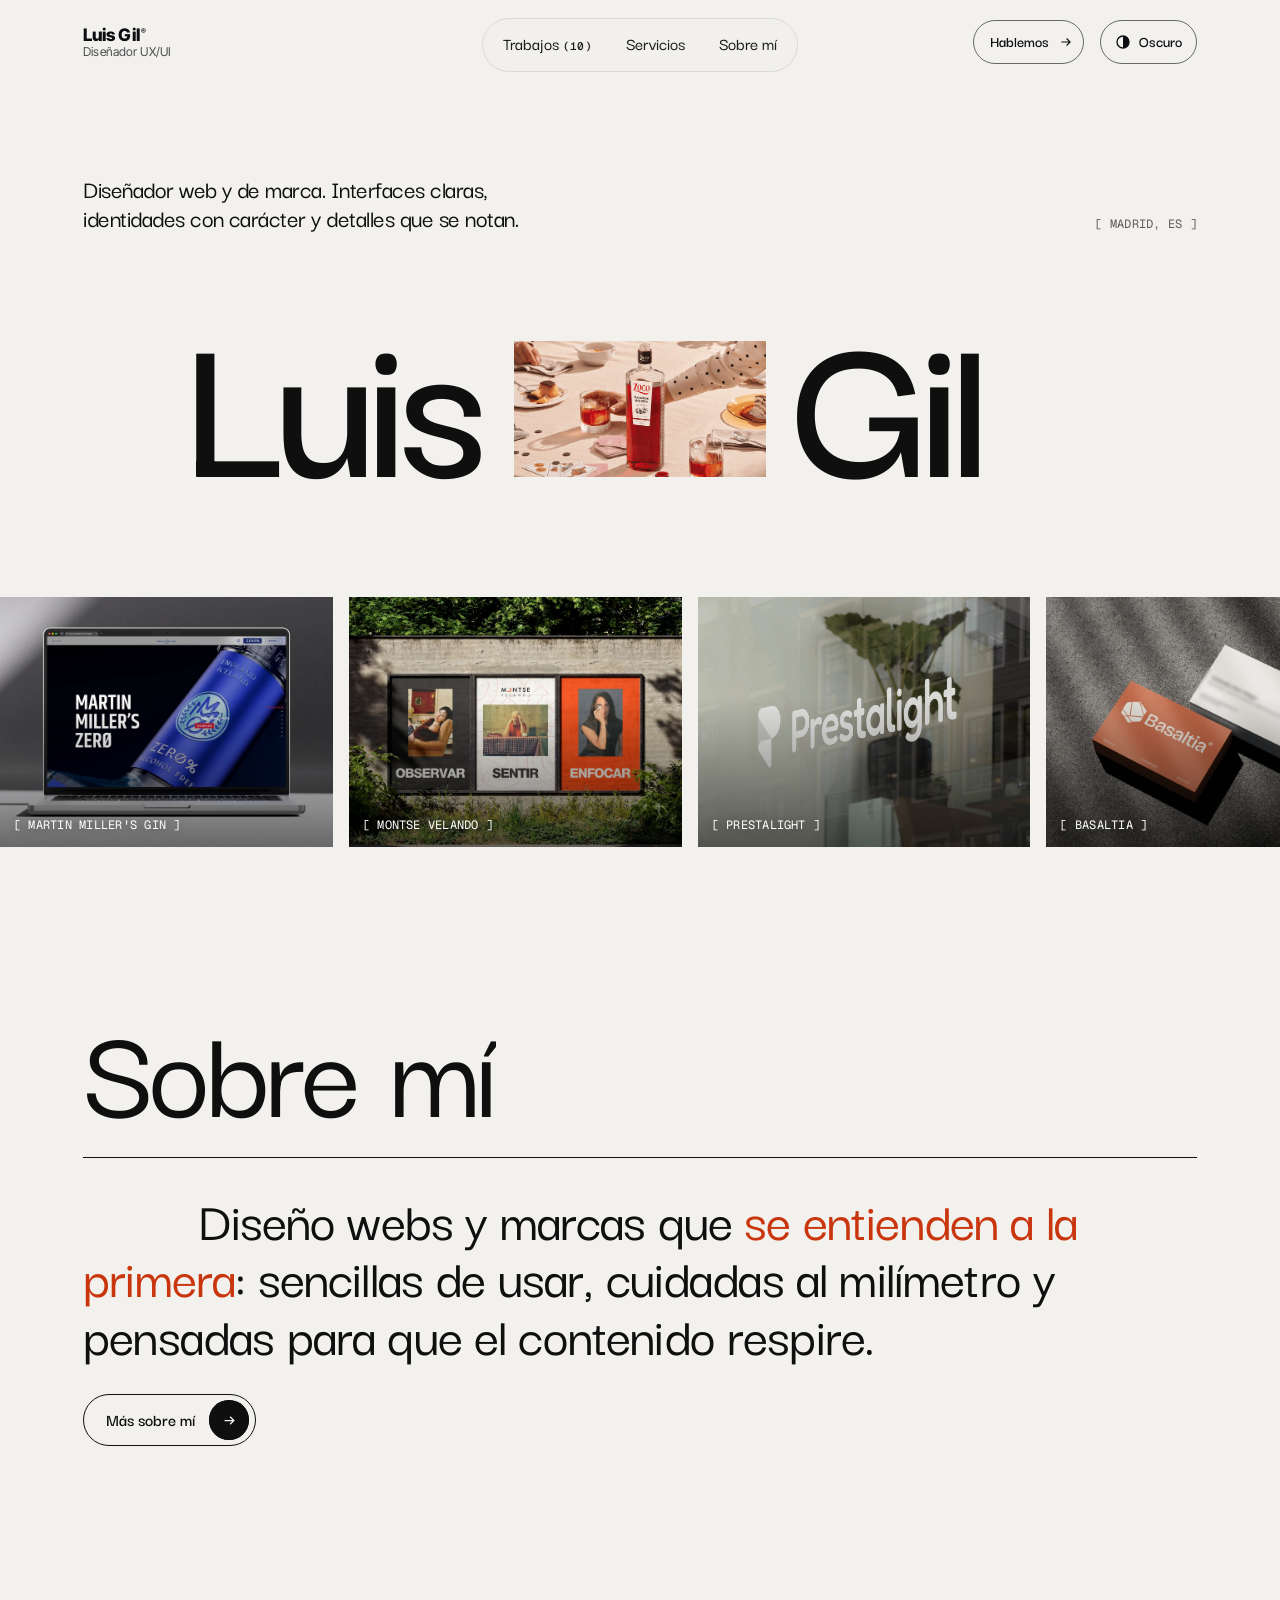
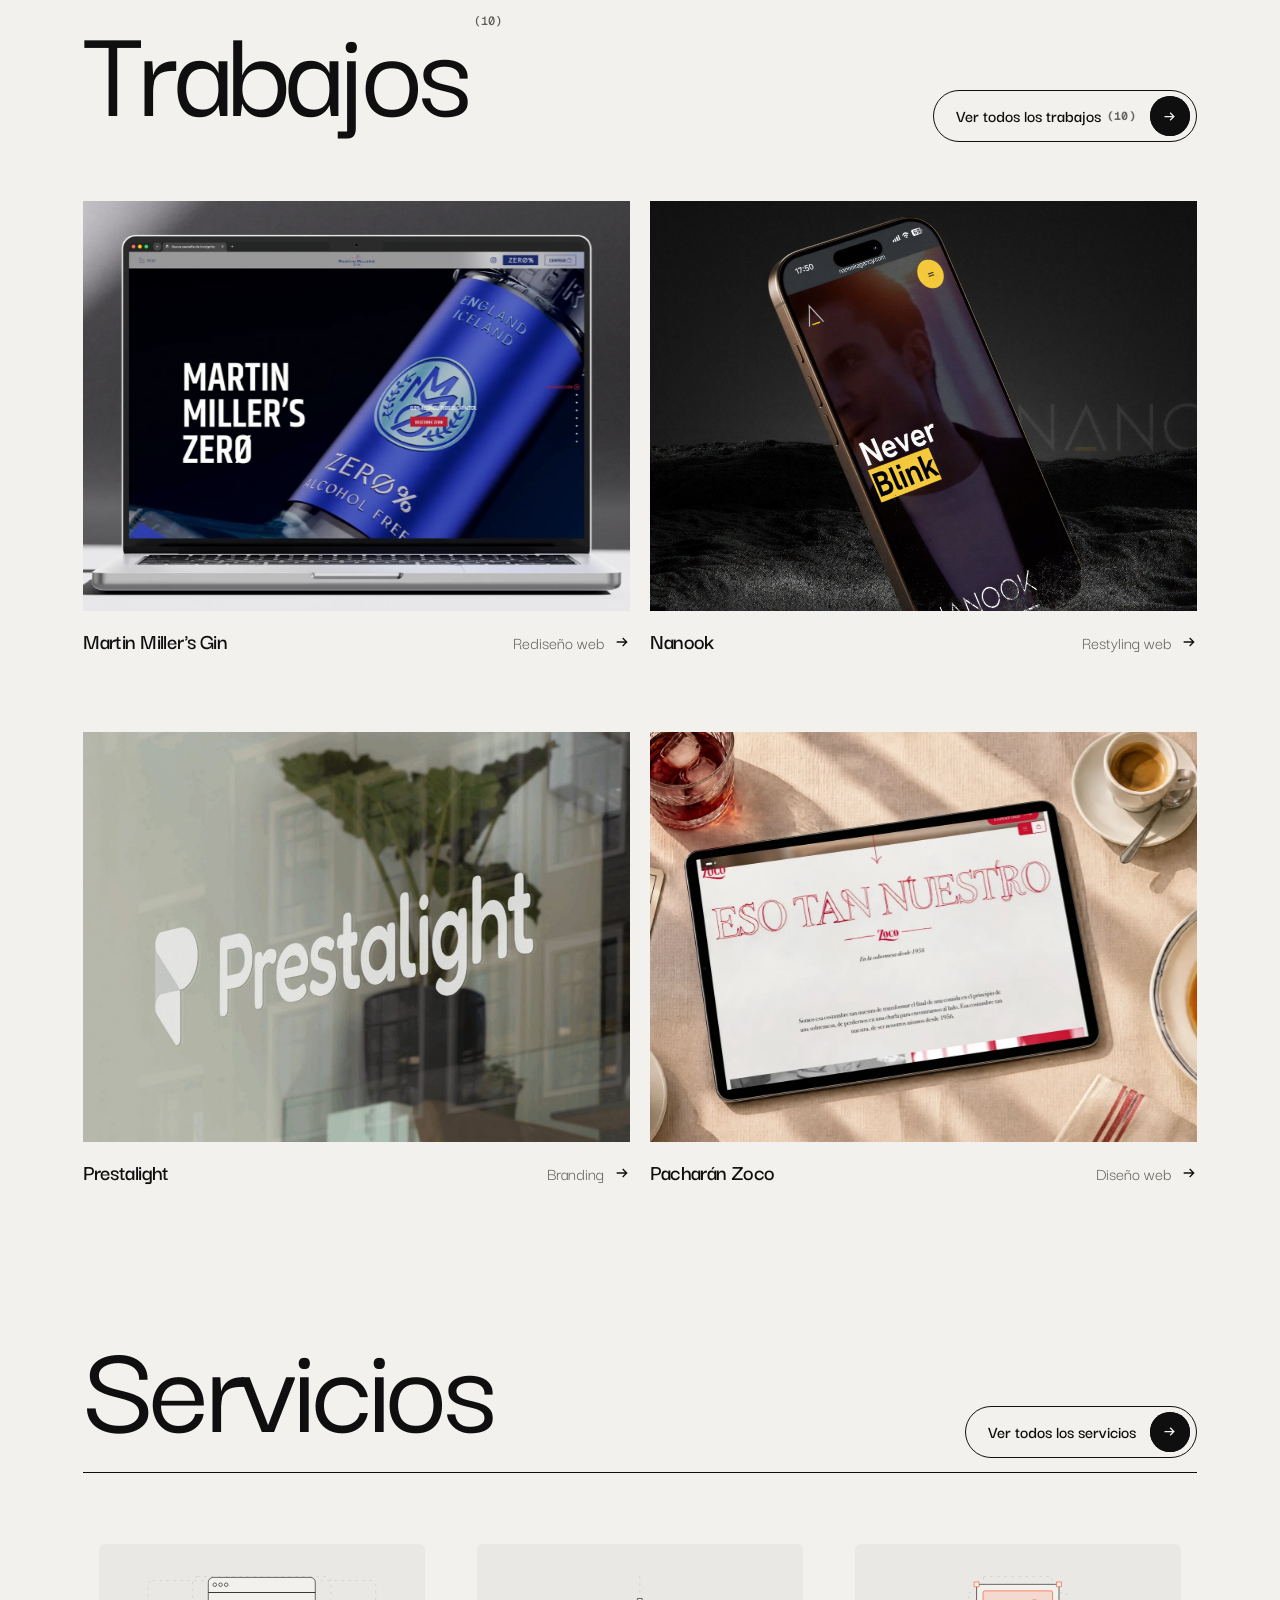
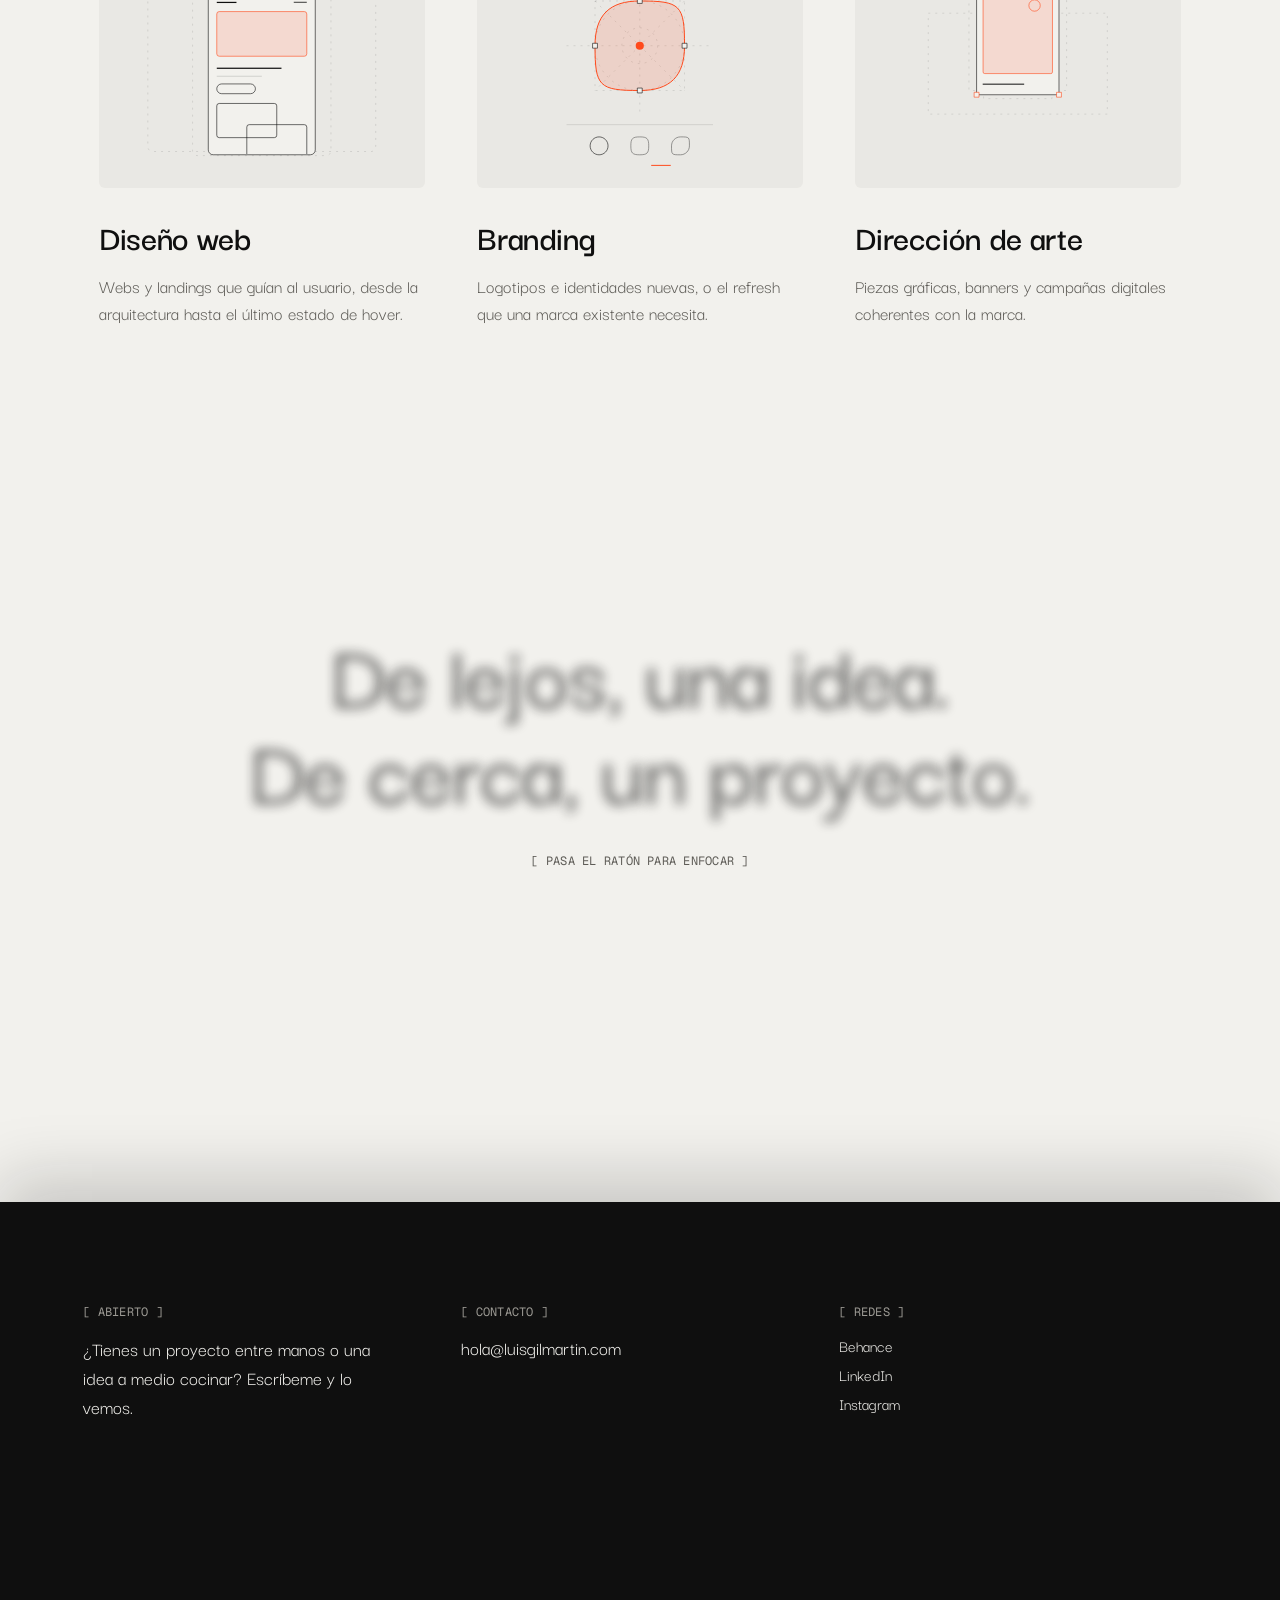
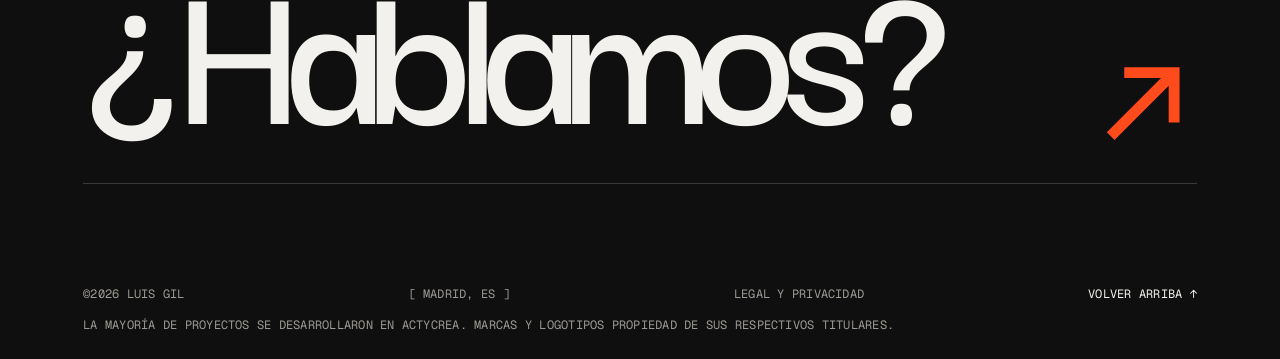
==== commit 7b99e192: "Rutas relativas para tipografías y favicon Permite ver la web desde una subcarpeta (GitHub Pages) ad" ====
--- a/index.html
+++ b/index.html
@@ -10,11 +10,11 @@
 <meta property="og:title" content="Luis Gil · Diseñador web y UX/UI"><meta property="og:description" content="Portfolio de Luis Gil Martín, diseñador web y UX/UI en Madrid. Diseño web, branding y dirección de arte.">
 <meta property="og:url" content="https://luisgilmartin.com/"><meta property="og:image" content="https://luisgilmartin.com/thumb.jpg">
 <meta name="twitter:card" content="summary_large_image">
-<link rel="icon" href="/favicon.svg" type="image/svg+xml">
+<link rel="icon" href="favicon.svg" type="image/svg+xml">
 <style>[hidden]:not([hidden=until-found i]){display:none!important}</style>
 </head>
 <body>
-<link rel="stylesheet" href="/fonts/fonts.css">
+<link rel="stylesheet" href="fonts/fonts.css">
 <style>
 body{margin:0;background:#F2F1ED}
 .lg-root{--gm:clamp(20px,6.5vw,128px);--gg:clamp(12px,1.6vw,24px);--accent:#FF4A1C;--bg:#F2F1ED;--fg:#0F0F0F;--muted:#5E5C57;--muted2:#8A8780;--muted-inv:#B9B7B1;--line:rgba(15,15,15,.075);--gline:rgba(15,15,15,.04);--fbg:#0F0F0F;--ffg:#F2F1ED;--fmuted:#9C9A94;--fline:#3A3936;transition:background-color .5s ease,color .5s ease}
--- a/fonts/fonts.css
+++ b/fonts/fonts.css
@@ -4,7 +4,7 @@
   font-style: normal;
   font-display: swap;
   font-weight: 300 900;
-  src: url(/fonts/darker-grotesque-latin-ext-wght-normal.woff2) format('woff2');
+  src: url(darker-grotesque-latin-ext-wght-normal.woff2) format('woff2');
   unicode-range: U+0100-02BA,U+02BD-02C5,U+02C7-02CC,U+02CE-02D7,U+02DD-02FF,U+0304,U+0308,U+0329,U+1D00-1DBF,U+1E00-1E9F,U+1EF2-1EFF,U+2020,U+20A0-20AB,U+20AD-20C0,U+2113,U+2C60-2C7F,U+A720-A7FF;
 }
 @font-face {
@@ -12,55 +12,55 @@
   font-style: normal;
   font-display: swap;
   font-weight: 300 900;
-  src: url(/fonts/darker-grotesque-latin-wght-normal.woff2) format('woff2');
-  unicode-range: U+0000-00FF,U+0131,U+0152-0153,U+02BB-02BC,U+02C6,U+02DA,U+02DC,U+0304,U+0308,U+0329,U+2000-206F,U+20AC,U+2122,U+2191,U+2193,U+2212,U+2215,U+FEFF,U+FFFD;
-}
-@font-face {
-  font-family: 'Inter Tight';
-  font-style: normal;
-  font-display: swap;
-  font-weight: 400;
-  src: url(/fonts/inter-tight-latin-ext-400-normal.woff2) format('woff2');
-  unicode-range: U+0100-02BA,U+02BD-02C5,U+02C7-02CC,U+02CE-02D7,U+02DD-02FF,U+0304,U+0308,U+0329,U+1D00-1DBF,U+1E00-1E9F,U+1EF2-1EFF,U+2020,U+20A0-20AB,U+20AD-20C0,U+2113,U+2C60-2C7F,U+A720-A7FF;
-}
-@font-face {
-  font-family: 'Inter Tight';
-  font-style: normal;
-  font-display: swap;
-  font-weight: 400;
-  src: url(/fonts/inter-tight-latin-400-normal.woff2) format('woff2');
-  unicode-range: U+0000-00FF,U+0131,U+0152-0153,U+02BB-02BC,U+02C6,U+02DA,U+02DC,U+0304,U+0308,U+0329,U+2000-206F,U+20AC,U+2122,U+2191,U+2193,U+2212,U+2215,U+FEFF,U+FFFD;
-}
-@font-face {
-  font-family: 'Inter Tight';
-  font-style: normal;
-  font-display: swap;
-  font-weight: 500;
-  src: url(/fonts/inter-tight-latin-ext-500-normal.woff2) format('woff2');
-  unicode-range: U+0100-02BA,U+02BD-02C5,U+02C7-02CC,U+02CE-02D7,U+02DD-02FF,U+0304,U+0308,U+0329,U+1D00-1DBF,U+1E00-1E9F,U+1EF2-1EFF,U+2020,U+20A0-20AB,U+20AD-20C0,U+2113,U+2C60-2C7F,U+A720-A7FF;
-}
-@font-face {
-  font-family: 'Inter Tight';
-  font-style: normal;
-  font-display: swap;
-  font-weight: 500;
-  src: url(/fonts/inter-tight-latin-500-normal.woff2) format('woff2');
-  unicode-range: U+0000-00FF,U+0131,U+0152-0153,U+02BB-02BC,U+02C6,U+02DA,U+02DC,U+0304,U+0308,U+0329,U+2000-206F,U+20AC,U+2122,U+2191,U+2193,U+2212,U+2215,U+FEFF,U+FFFD;
-}
-@font-face {
-  font-family: 'Inter Tight';
-  font-style: normal;
-  font-display: swap;
-  font-weight: 600;
-  src: url(/fonts/inter-tight-latin-ext-600-normal.woff2) format('woff2');
-  unicode-range: U+0100-02BA,U+02BD-02C5,U+02C7-02CC,U+02CE-02D7,U+02DD-02FF,U+0304,U+0308,U+0329,U+1D00-1DBF,U+1E00-1E9F,U+1EF2-1EFF,U+2020,U+20A0-20AB,U+20AD-20C0,U+2113,U+2C60-2C7F,U+A720-A7FF;
-}
-@font-face {
-  font-family: 'Inter Tight';
-  font-style: normal;
-  font-display: swap;
-  font-weight: 600;
-  src: url(/fonts/inter-tight-latin-600-normal.woff2) format('woff2');
+  src: url(darker-grotesque-latin-wght-normal.woff2) format('woff2');
+  unicode-range: U+0000-00FF,U+0131,U+0152-0153,U+02BB-02BC,U+02C6,U+02DA,U+02DC,U+0304,U+0308,U+0329,U+2000-206F,U+20AC,U+2122,U+2191,U+2193,U+2212,U+2215,U+FEFF,U+FFFD;
+}
+@font-face {
+  font-family: 'Inter Tight';
+  font-style: normal;
+  font-display: swap;
+  font-weight: 400;
+  src: url(inter-tight-latin-ext-400-normal.woff2) format('woff2');
+  unicode-range: U+0100-02BA,U+02BD-02C5,U+02C7-02CC,U+02CE-02D7,U+02DD-02FF,U+0304,U+0308,U+0329,U+1D00-1DBF,U+1E00-1E9F,U+1EF2-1EFF,U+2020,U+20A0-20AB,U+20AD-20C0,U+2113,U+2C60-2C7F,U+A720-A7FF;
+}
+@font-face {
+  font-family: 'Inter Tight';
+  font-style: normal;
+  font-display: swap;
+  font-weight: 400;
+  src: url(inter-tight-latin-400-normal.woff2) format('woff2');
+  unicode-range: U+0000-00FF,U+0131,U+0152-0153,U+02BB-02BC,U+02C6,U+02DA,U+02DC,U+0304,U+0308,U+0329,U+2000-206F,U+20AC,U+2122,U+2191,U+2193,U+2212,U+2215,U+FEFF,U+FFFD;
+}
+@font-face {
+  font-family: 'Inter Tight';
+  font-style: normal;
+  font-display: swap;
+  font-weight: 500;
+  src: url(inter-tight-latin-ext-500-normal.woff2) format('woff2');
+  unicode-range: U+0100-02BA,U+02BD-02C5,U+02C7-02CC,U+02CE-02D7,U+02DD-02FF,U+0304,U+0308,U+0329,U+1D00-1DBF,U+1E00-1E9F,U+1EF2-1EFF,U+2020,U+20A0-20AB,U+20AD-20C0,U+2113,U+2C60-2C7F,U+A720-A7FF;
+}
+@font-face {
+  font-family: 'Inter Tight';
+  font-style: normal;
+  font-display: swap;
+  font-weight: 500;
+  src: url(inter-tight-latin-500-normal.woff2) format('woff2');
+  unicode-range: U+0000-00FF,U+0131,U+0152-0153,U+02BB-02BC,U+02C6,U+02DA,U+02DC,U+0304,U+0308,U+0329,U+2000-206F,U+20AC,U+2122,U+2191,U+2193,U+2212,U+2215,U+FEFF,U+FFFD;
+}
+@font-face {
+  font-family: 'Inter Tight';
+  font-style: normal;
+  font-display: swap;
+  font-weight: 600;
+  src: url(inter-tight-latin-ext-600-normal.woff2) format('woff2');
+  unicode-range: U+0100-02BA,U+02BD-02C5,U+02C7-02CC,U+02CE-02D7,U+02DD-02FF,U+0304,U+0308,U+0329,U+1D00-1DBF,U+1E00-1E9F,U+1EF2-1EFF,U+2020,U+20A0-20AB,U+20AD-20C0,U+2113,U+2C60-2C7F,U+A720-A7FF;
+}
+@font-face {
+  font-family: 'Inter Tight';
+  font-style: normal;
+  font-display: swap;
+  font-weight: 600;
+  src: url(inter-tight-latin-600-normal.woff2) format('woff2');
   unicode-range: U+0000-00FF,U+0131,U+0152-0153,U+02BB-02BC,U+02C6,U+02DA,U+02DC,U+0304,U+0308,U+0329,U+2000-206F,U+20AC,U+2122,U+2191,U+2193,U+2212,U+2215,U+FEFF,U+FFFD;
 }
 @font-face {
@@ -68,7 +68,7 @@
   font-style: normal;
   font-display: swap;
   font-weight: 800;
-  src: url(/fonts/inter-tight-latin-ext-800-normal.woff2) format('woff2');
+  src: url(inter-tight-latin-ext-800-normal.woff2) format('woff2');
   unicode-range: U+0100-02BA,U+02BD-02C5,U+02C7-02CC,U+02CE-02D7,U+02DD-02FF,U+0304,U+0308,U+0329,U+1D00-1DBF,U+1E00-1E9F,U+1EF2-1EFF,U+2020,U+20A0-20AB,U+20AD-20C0,U+2113,U+2C60-2C7F,U+A720-A7FF;
 }
 @font-face {
@@ -76,39 +76,39 @@
   font-style: normal;
   font-display: swap;
   font-weight: 800;
-  src: url(/fonts/inter-tight-latin-800-normal.woff2) format('woff2');
-  unicode-range: U+0000-00FF,U+0131,U+0152-0153,U+02BB-02BC,U+02C6,U+02DA,U+02DC,U+0304,U+0308,U+0329,U+2000-206F,U+20AC,U+2122,U+2191,U+2193,U+2212,U+2215,U+FEFF,U+FFFD;
-}
-@font-face {
-  font-family: 'Geist Mono';
-  font-style: normal;
-  font-display: swap;
-  font-weight: 400;
-  src: url(/fonts/geist-mono-latin-ext-400-normal.woff2) format('woff2');
-  unicode-range: U+0100-02BA,U+02BD-02C5,U+02C7-02CC,U+02CE-02D7,U+02DD-02FF,U+0304,U+0308,U+0329,U+1D00-1DBF,U+1E00-1E9F,U+1EF2-1EFF,U+2020,U+20A0-20AB,U+20AD-20C0,U+2113,U+2C60-2C7F,U+A720-A7FF;
-}
-@font-face {
-  font-family: 'Geist Mono';
-  font-style: normal;
-  font-display: swap;
-  font-weight: 400;
-  src: url(/fonts/geist-mono-latin-400-normal.woff2) format('woff2');
-  unicode-range: U+0000-00FF,U+0131,U+0152-0153,U+02BB-02BC,U+02C6,U+02DA,U+02DC,U+0304,U+0308,U+0329,U+2000-206F,U+20AC,U+2122,U+2191,U+2193,U+2212,U+2215,U+FEFF,U+FFFD;
-}
-@font-face {
-  font-family: 'Geist Mono';
-  font-style: normal;
-  font-display: swap;
-  font-weight: 500;
-  src: url(/fonts/geist-mono-latin-ext-500-normal.woff2) format('woff2');
-  unicode-range: U+0100-02BA,U+02BD-02C5,U+02C7-02CC,U+02CE-02D7,U+02DD-02FF,U+0304,U+0308,U+0329,U+1D00-1DBF,U+1E00-1E9F,U+1EF2-1EFF,U+2020,U+20A0-20AB,U+20AD-20C0,U+2113,U+2C60-2C7F,U+A720-A7FF;
-}
-@font-face {
-  font-family: 'Geist Mono';
-  font-style: normal;
-  font-display: swap;
-  font-weight: 500;
-  src: url(/fonts/geist-mono-latin-500-normal.woff2) format('woff2');
+  src: url(inter-tight-latin-800-normal.woff2) format('woff2');
+  unicode-range: U+0000-00FF,U+0131,U+0152-0153,U+02BB-02BC,U+02C6,U+02DA,U+02DC,U+0304,U+0308,U+0329,U+2000-206F,U+20AC,U+2122,U+2191,U+2193,U+2212,U+2215,U+FEFF,U+FFFD;
+}
+@font-face {
+  font-family: 'Geist Mono';
+  font-style: normal;
+  font-display: swap;
+  font-weight: 400;
+  src: url(geist-mono-latin-ext-400-normal.woff2) format('woff2');
+  unicode-range: U+0100-02BA,U+02BD-02C5,U+02C7-02CC,U+02CE-02D7,U+02DD-02FF,U+0304,U+0308,U+0329,U+1D00-1DBF,U+1E00-1E9F,U+1EF2-1EFF,U+2020,U+20A0-20AB,U+20AD-20C0,U+2113,U+2C60-2C7F,U+A720-A7FF;
+}
+@font-face {
+  font-family: 'Geist Mono';
+  font-style: normal;
+  font-display: swap;
+  font-weight: 400;
+  src: url(geist-mono-latin-400-normal.woff2) format('woff2');
+  unicode-range: U+0000-00FF,U+0131,U+0152-0153,U+02BB-02BC,U+02C6,U+02DA,U+02DC,U+0304,U+0308,U+0329,U+2000-206F,U+20AC,U+2122,U+2191,U+2193,U+2212,U+2215,U+FEFF,U+FFFD;
+}
+@font-face {
+  font-family: 'Geist Mono';
+  font-style: normal;
+  font-display: swap;
+  font-weight: 500;
+  src: url(geist-mono-latin-ext-500-normal.woff2) format('woff2');
+  unicode-range: U+0100-02BA,U+02BD-02C5,U+02C7-02CC,U+02CE-02D7,U+02DD-02FF,U+0304,U+0308,U+0329,U+1D00-1DBF,U+1E00-1E9F,U+1EF2-1EFF,U+2020,U+20A0-20AB,U+20AD-20C0,U+2113,U+2C60-2C7F,U+A720-A7FF;
+}
+@font-face {
+  font-family: 'Geist Mono';
+  font-style: normal;
+  font-display: swap;
+  font-weight: 500;
+  src: url(geist-mono-latin-500-normal.woff2) format('woff2');
   unicode-range: U+0000-00FF,U+0131,U+0152-0153,U+02BB-02BC,U+02C6,U+02DA,U+02DC,U+0304,U+0308,U+0329,U+2000-206F,U+20AC,U+2122,U+2191,U+2193,U+2212,U+2215,U+FEFF,U+FFFD;
 }
 @font-face {
@@ -116,7 +116,7 @@
   font-style: normal;
   font-display: swap;
   font-weight: 400;
-  src: url(/fonts/almarai-latin-400-normal.woff2) format('woff2');
+  src: url(almarai-latin-400-normal.woff2) format('woff2');
   unicode-range: U+0000-00FF,U+0131,U+0152-0153,U+02BB-02BC,U+02C6,U+02DA,U+02DC,U+0304,U+0308,U+0329,U+2000-206F,U+20AC,U+2122,U+2191,U+2193,U+2212,U+2215,U+FEFF,U+FFFD;
 }
 @font-face {
@@ -124,7 +124,7 @@
   font-style: normal;
   font-display: swap;
   font-weight: 700;
-  src: url(/fonts/almarai-latin-700-normal.woff2) format('woff2');
+  src: url(almarai-latin-700-normal.woff2) format('woff2');
   unicode-range: U+0000-00FF,U+0131,U+0152-0153,U+02BB-02BC,U+02C6,U+02DA,U+02DC,U+0304,U+0308,U+0329,U+2000-206F,U+20AC,U+2122,U+2191,U+2193,U+2212,U+2215,U+FEFF,U+FFFD;
 }
 @font-face {
@@ -132,7 +132,7 @@
   font-style: normal;
   font-display: swap;
   font-weight: 800;
-  src: url(/fonts/almarai-latin-800-normal.woff2) format('woff2');
+  src: url(almarai-latin-800-normal.woff2) format('woff2');
   unicode-range: U+0000-00FF,U+0131,U+0152-0153,U+02BB-02BC,U+02C6,U+02DA,U+02DC,U+0304,U+0308,U+0329,U+2000-206F,U+20AC,U+2122,U+2191,U+2193,U+2212,U+2215,U+FEFF,U+FFFD;
 }
 @font-face {
@@ -140,7 +140,7 @@
   font-style: normal;
   font-display: swap;
   font-weight: 200 800;
-  src: url(/fonts/bricolage-grotesque-latin-ext-opsz-normal.woff2) format('woff2');
+  src: url(bricolage-grotesque-latin-ext-opsz-normal.woff2) format('woff2');
   unicode-range: U+0100-02BA,U+02BD-02C5,U+02C7-02CC,U+02CE-02D7,U+02DD-02FF,U+0304,U+0308,U+0329,U+1D00-1DBF,U+1E00-1E9F,U+1EF2-1EFF,U+2020,U+20A0-20AB,U+20AD-20C0,U+2113,U+2C60-2C7F,U+A720-A7FF;
 }
 @font-face {
@@ -148,71 +148,71 @@
   font-style: normal;
   font-display: swap;
   font-weight: 200 800;
-  src: url(/fonts/bricolage-grotesque-latin-opsz-normal.woff2) format('woff2');
-  unicode-range: U+0000-00FF,U+0131,U+0152-0153,U+02BB-02BC,U+02C6,U+02DA,U+02DC,U+0304,U+0308,U+0329,U+2000-206F,U+20AC,U+2122,U+2191,U+2193,U+2212,U+2215,U+FEFF,U+FFFD;
-}
-@font-face {
-  font-family: 'Inter';
-  font-style: normal;
-  font-display: swap;
-  font-weight: 400;
-  src: url(/fonts/inter-latin-ext-400-normal.woff2) format('woff2');
-  unicode-range: U+0100-02BA,U+02BD-02C5,U+02C7-02CC,U+02CE-02D7,U+02DD-02FF,U+0304,U+0308,U+0329,U+1D00-1DBF,U+1E00-1E9F,U+1EF2-1EFF,U+2020,U+20A0-20AB,U+20AD-20C0,U+2113,U+2C60-2C7F,U+A720-A7FF;
-}
-@font-face {
-  font-family: 'Inter';
-  font-style: normal;
-  font-display: swap;
-  font-weight: 400;
-  src: url(/fonts/inter-latin-400-normal.woff2) format('woff2');
-  unicode-range: U+0000-00FF,U+0131,U+0152-0153,U+02BB-02BC,U+02C6,U+02DA,U+02DC,U+0304,U+0308,U+0329,U+2000-206F,U+20AC,U+2122,U+2191,U+2193,U+2212,U+2215,U+FEFF,U+FFFD;
-}
-@font-face {
-  font-family: 'Inter';
-  font-style: normal;
-  font-display: swap;
-  font-weight: 600;
-  src: url(/fonts/inter-latin-ext-600-normal.woff2) format('woff2');
-  unicode-range: U+0100-02BA,U+02BD-02C5,U+02C7-02CC,U+02CE-02D7,U+02DD-02FF,U+0304,U+0308,U+0329,U+1D00-1DBF,U+1E00-1E9F,U+1EF2-1EFF,U+2020,U+20A0-20AB,U+20AD-20C0,U+2113,U+2C60-2C7F,U+A720-A7FF;
-}
-@font-face {
-  font-family: 'Inter';
-  font-style: normal;
-  font-display: swap;
-  font-weight: 600;
-  src: url(/fonts/inter-latin-600-normal.woff2) format('woff2');
-  unicode-range: U+0000-00FF,U+0131,U+0152-0153,U+02BB-02BC,U+02C6,U+02DA,U+02DC,U+0304,U+0308,U+0329,U+2000-206F,U+20AC,U+2122,U+2191,U+2193,U+2212,U+2215,U+FEFF,U+FFFD;
-}
-@font-face {
-  font-family: 'Khand';
-  font-style: normal;
-  font-display: swap;
-  font-weight: 500;
-  src: url(/fonts/khand-latin-ext-500-normal.woff2) format('woff2');
-  unicode-range: U+0100-02BA,U+02BD-02C5,U+02C7-02CC,U+02CE-02D7,U+02DD-02FF,U+0304,U+0308,U+0329,U+1D00-1DBF,U+1E00-1E9F,U+1EF2-1EFF,U+2020,U+20A0-20AB,U+20AD-20C0,U+2113,U+2C60-2C7F,U+A720-A7FF;
-}
-@font-face {
-  font-family: 'Khand';
-  font-style: normal;
-  font-display: swap;
-  font-weight: 500;
-  src: url(/fonts/khand-latin-500-normal.woff2) format('woff2');
-  unicode-range: U+0000-00FF,U+0131,U+0152-0153,U+02BB-02BC,U+02C6,U+02DA,U+02DC,U+0304,U+0308,U+0329,U+2000-206F,U+20AC,U+2122,U+2191,U+2193,U+2212,U+2215,U+FEFF,U+FFFD;
-}
-@font-face {
-  font-family: 'Khand';
-  font-style: normal;
-  font-display: swap;
-  font-weight: 600;
-  src: url(/fonts/khand-latin-ext-600-normal.woff2) format('woff2');
-  unicode-range: U+0100-02BA,U+02BD-02C5,U+02C7-02CC,U+02CE-02D7,U+02DD-02FF,U+0304,U+0308,U+0329,U+1D00-1DBF,U+1E00-1E9F,U+1EF2-1EFF,U+2020,U+20A0-20AB,U+20AD-20C0,U+2113,U+2C60-2C7F,U+A720-A7FF;
-}
-@font-face {
-  font-family: 'Khand';
-  font-style: normal;
-  font-display: swap;
-  font-weight: 600;
-  src: url(/fonts/khand-latin-600-normal.woff2) format('woff2');
+  src: url(bricolage-grotesque-latin-opsz-normal.woff2) format('woff2');
+  unicode-range: U+0000-00FF,U+0131,U+0152-0153,U+02BB-02BC,U+02C6,U+02DA,U+02DC,U+0304,U+0308,U+0329,U+2000-206F,U+20AC,U+2122,U+2191,U+2193,U+2212,U+2215,U+FEFF,U+FFFD;
+}
+@font-face {
+  font-family: 'Inter';
+  font-style: normal;
+  font-display: swap;
+  font-weight: 400;
+  src: url(inter-latin-ext-400-normal.woff2) format('woff2');
+  unicode-range: U+0100-02BA,U+02BD-02C5,U+02C7-02CC,U+02CE-02D7,U+02DD-02FF,U+0304,U+0308,U+0329,U+1D00-1DBF,U+1E00-1E9F,U+1EF2-1EFF,U+2020,U+20A0-20AB,U+20AD-20C0,U+2113,U+2C60-2C7F,U+A720-A7FF;
+}
+@font-face {
+  font-family: 'Inter';
+  font-style: normal;
+  font-display: swap;
+  font-weight: 400;
+  src: url(inter-latin-400-normal.woff2) format('woff2');
+  unicode-range: U+0000-00FF,U+0131,U+0152-0153,U+02BB-02BC,U+02C6,U+02DA,U+02DC,U+0304,U+0308,U+0329,U+2000-206F,U+20AC,U+2122,U+2191,U+2193,U+2212,U+2215,U+FEFF,U+FFFD;
+}
+@font-face {
+  font-family: 'Inter';
+  font-style: normal;
+  font-display: swap;
+  font-weight: 600;
+  src: url(inter-latin-ext-600-normal.woff2) format('woff2');
+  unicode-range: U+0100-02BA,U+02BD-02C5,U+02C7-02CC,U+02CE-02D7,U+02DD-02FF,U+0304,U+0308,U+0329,U+1D00-1DBF,U+1E00-1E9F,U+1EF2-1EFF,U+2020,U+20A0-20AB,U+20AD-20C0,U+2113,U+2C60-2C7F,U+A720-A7FF;
+}
+@font-face {
+  font-family: 'Inter';
+  font-style: normal;
+  font-display: swap;
+  font-weight: 600;
+  src: url(inter-latin-600-normal.woff2) format('woff2');
+  unicode-range: U+0000-00FF,U+0131,U+0152-0153,U+02BB-02BC,U+02C6,U+02DA,U+02DC,U+0304,U+0308,U+0329,U+2000-206F,U+20AC,U+2122,U+2191,U+2193,U+2212,U+2215,U+FEFF,U+FFFD;
+}
+@font-face {
+  font-family: 'Khand';
+  font-style: normal;
+  font-display: swap;
+  font-weight: 500;
+  src: url(khand-latin-ext-500-normal.woff2) format('woff2');
+  unicode-range: U+0100-02BA,U+02BD-02C5,U+02C7-02CC,U+02CE-02D7,U+02DD-02FF,U+0304,U+0308,U+0329,U+1D00-1DBF,U+1E00-1E9F,U+1EF2-1EFF,U+2020,U+20A0-20AB,U+20AD-20C0,U+2113,U+2C60-2C7F,U+A720-A7FF;
+}
+@font-face {
+  font-family: 'Khand';
+  font-style: normal;
+  font-display: swap;
+  font-weight: 500;
+  src: url(khand-latin-500-normal.woff2) format('woff2');
+  unicode-range: U+0000-00FF,U+0131,U+0152-0153,U+02BB-02BC,U+02C6,U+02DA,U+02DC,U+0304,U+0308,U+0329,U+2000-206F,U+20AC,U+2122,U+2191,U+2193,U+2212,U+2215,U+FEFF,U+FFFD;
+}
+@font-face {
+  font-family: 'Khand';
+  font-style: normal;
+  font-display: swap;
+  font-weight: 600;
+  src: url(khand-latin-ext-600-normal.woff2) format('woff2');
+  unicode-range: U+0100-02BA,U+02BD-02C5,U+02C7-02CC,U+02CE-02D7,U+02DD-02FF,U+0304,U+0308,U+0329,U+1D00-1DBF,U+1E00-1E9F,U+1EF2-1EFF,U+2020,U+20A0-20AB,U+20AD-20C0,U+2113,U+2C60-2C7F,U+A720-A7FF;
+}
+@font-face {
+  font-family: 'Khand';
+  font-style: normal;
+  font-display: swap;
+  font-weight: 600;
+  src: url(khand-latin-600-normal.woff2) format('woff2');
   unicode-range: U+0000-00FF,U+0131,U+0152-0153,U+02BB-02BC,U+02C6,U+02DA,U+02DC,U+0304,U+0308,U+0329,U+2000-206F,U+20AC,U+2122,U+2191,U+2193,U+2212,U+2215,U+FEFF,U+FFFD;
 }
 @font-face {
@@ -220,7 +220,7 @@
   font-style: normal;
   font-display: swap;
   font-weight: 700;
-  src: url(/fonts/khand-latin-ext-700-normal.woff2) format('woff2');
+  src: url(khand-latin-ext-700-normal.woff2) format('woff2');
   unicode-range: U+0100-02BA,U+02BD-02C5,U+02C7-02CC,U+02CE-02D7,U+02DD-02FF,U+0304,U+0308,U+0329,U+1D00-1DBF,U+1E00-1E9F,U+1EF2-1EFF,U+2020,U+20A0-20AB,U+20AD-20C0,U+2113,U+2C60-2C7F,U+A720-A7FF;
 }
 @font-face {
@@ -228,7 +228,7 @@
   font-style: normal;
   font-display: swap;
   font-weight: 700;
-  src: url(/fonts/khand-latin-700-normal.woff2) format('woff2');
+  src: url(khand-latin-700-normal.woff2) format('woff2');
   unicode-range: U+0000-00FF,U+0131,U+0152-0153,U+02BB-02BC,U+02C6,U+02DA,U+02DC,U+0304,U+0308,U+0329,U+2000-206F,U+20AC,U+2122,U+2191,U+2193,U+2212,U+2215,U+FEFF,U+FFFD;
 }
 @font-face {
@@ -236,7 +236,7 @@
   font-style: normal;
   font-display: swap;
   font-weight: 100 900;
-  src: url(/fonts/urbanist-latin-ext-wght-normal.woff2) format('woff2');
+  src: url(urbanist-latin-ext-wght-normal.woff2) format('woff2');
   unicode-range: U+0100-02BA,U+02BD-02C5,U+02C7-02CC,U+02CE-02D7,U+02DD-02FF,U+0304,U+0308,U+0329,U+1D00-1DBF,U+1E00-1E9F,U+1EF2-1EFF,U+2020,U+20A0-20AB,U+20AD-20C0,U+2113,U+2C60-2C7F,U+A720-A7FF;
 }
 @font-face {
@@ -244,6 +244,6 @@
   font-style: normal;
   font-display: swap;
   font-weight: 100 900;
-  src: url(/fonts/urbanist-latin-wght-normal.woff2) format('woff2');
-  unicode-range: U+0000-00FF,U+0131,U+0152-0153,U+02BB-02BC,U+02C6,U+02DA,U+02DC,U+0304,U+0308,U+0329,U+2000-206F,U+20AC,U+2122,U+2191,U+2193,U+2212,U+2215,U+FEFF,U+FFFD;
-}
+  src: url(urbanist-latin-wght-normal.woff2) format('woff2');
+  unicode-range: U+0000-00FF,U+0131,U+0152-0153,U+02BB-02BC,U+02C6,U+02DA,U+02DC,U+0304,U+0308,U+0329,U+2000-206F,U+20AC,U+2122,U+2191,U+2193,U+2212,U+2215,U+FEFF,U+FFFD;
+}
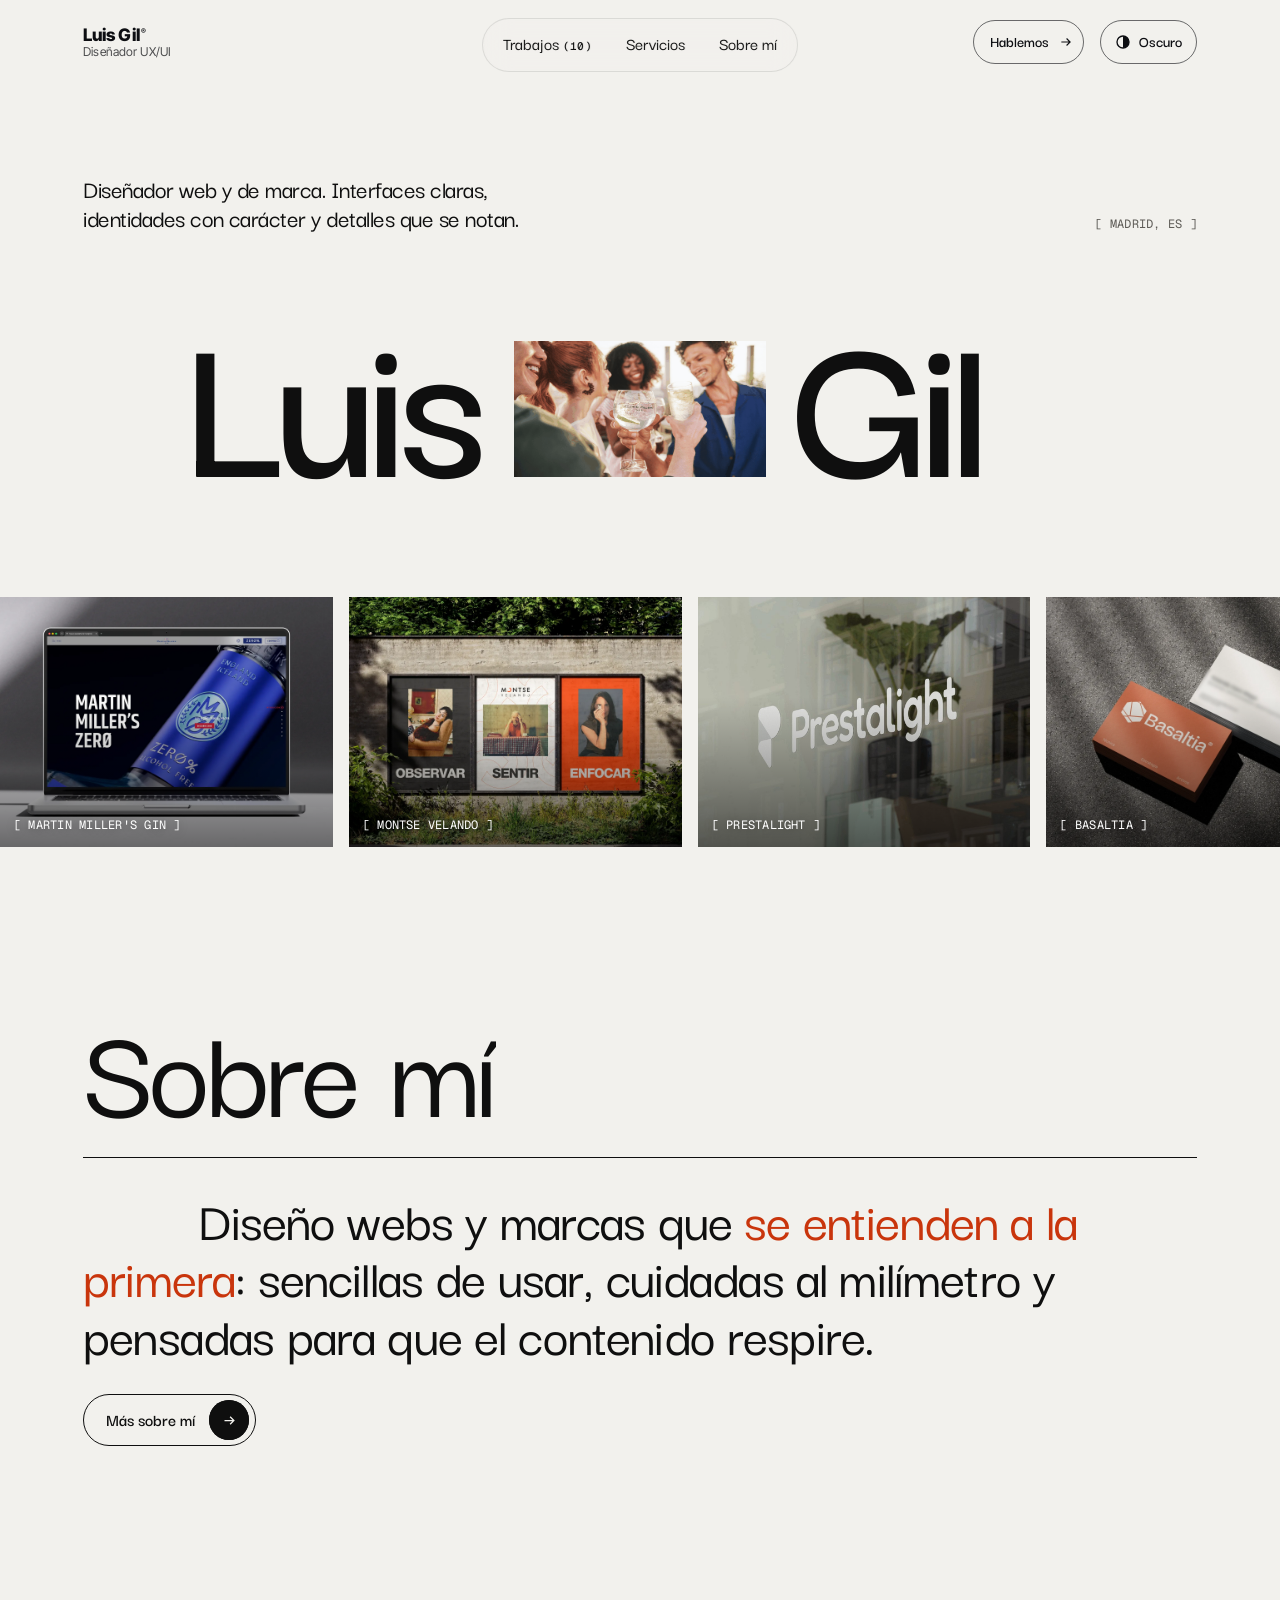
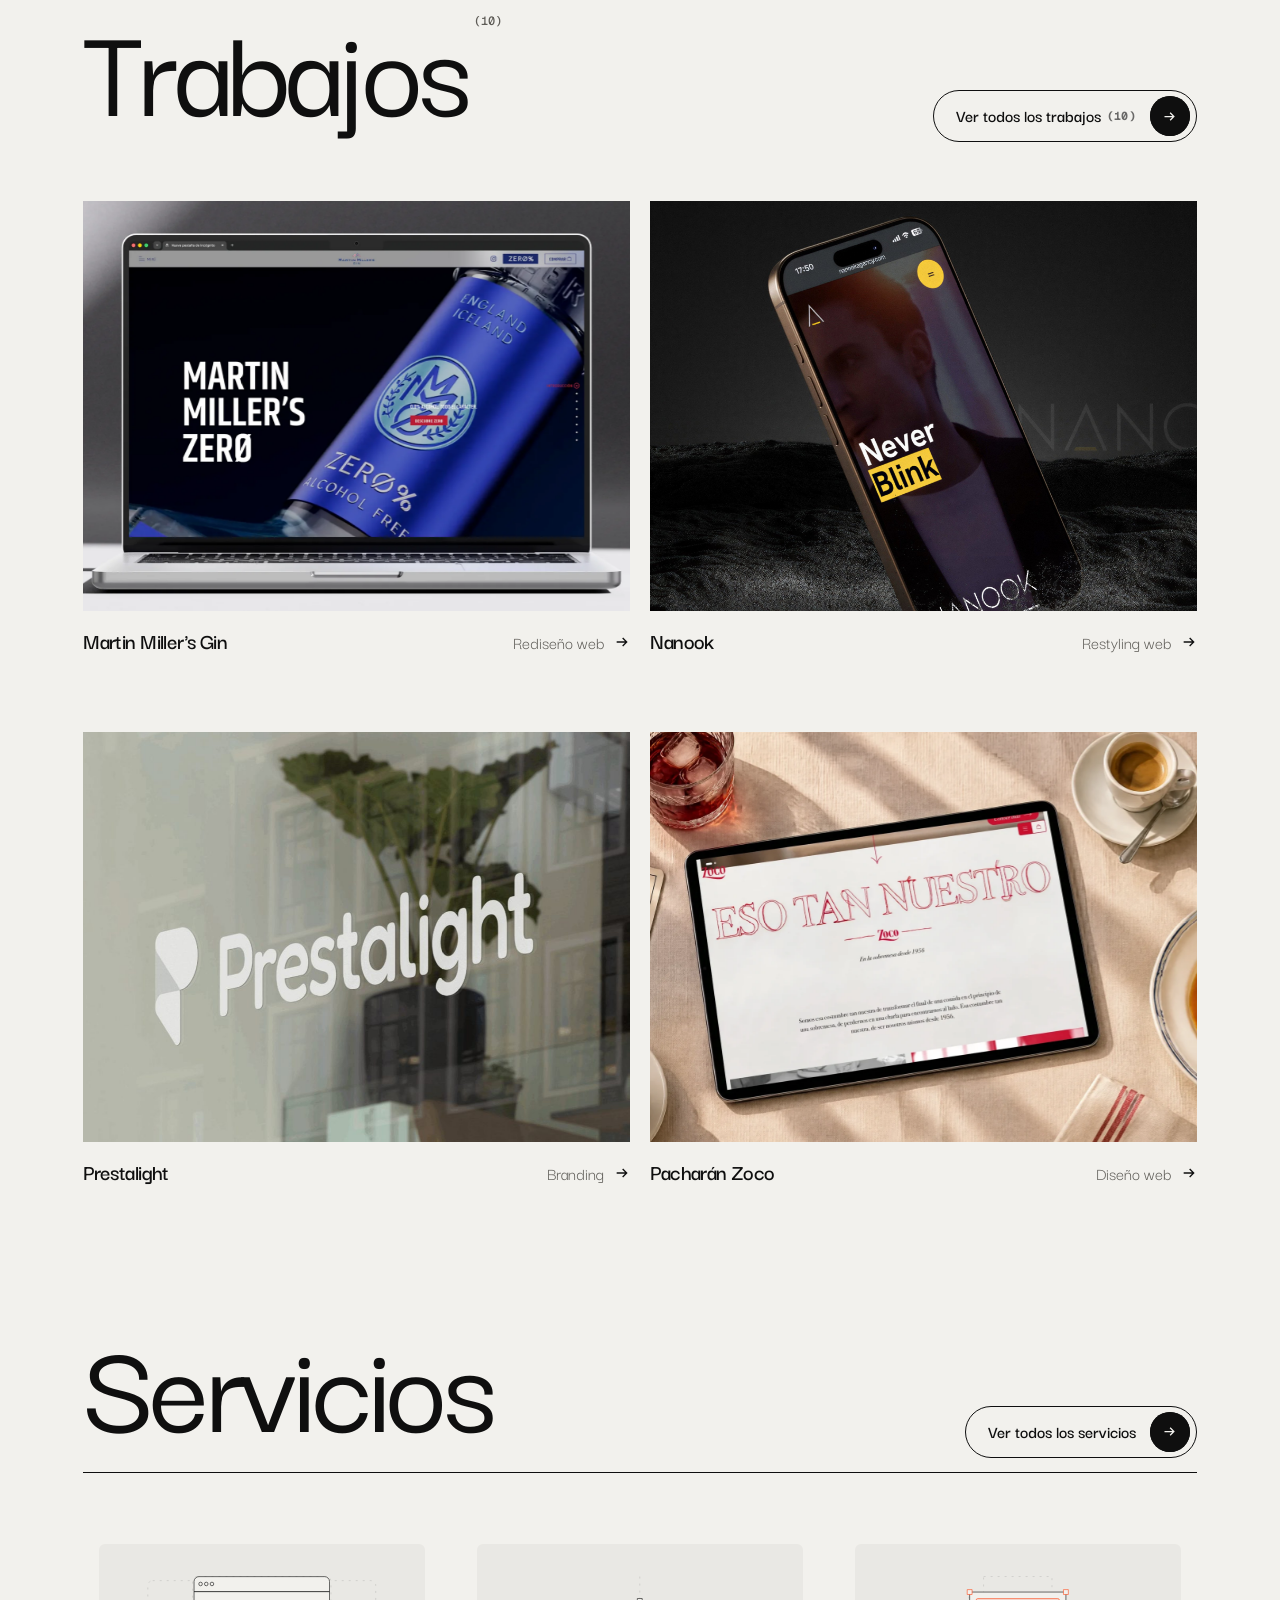
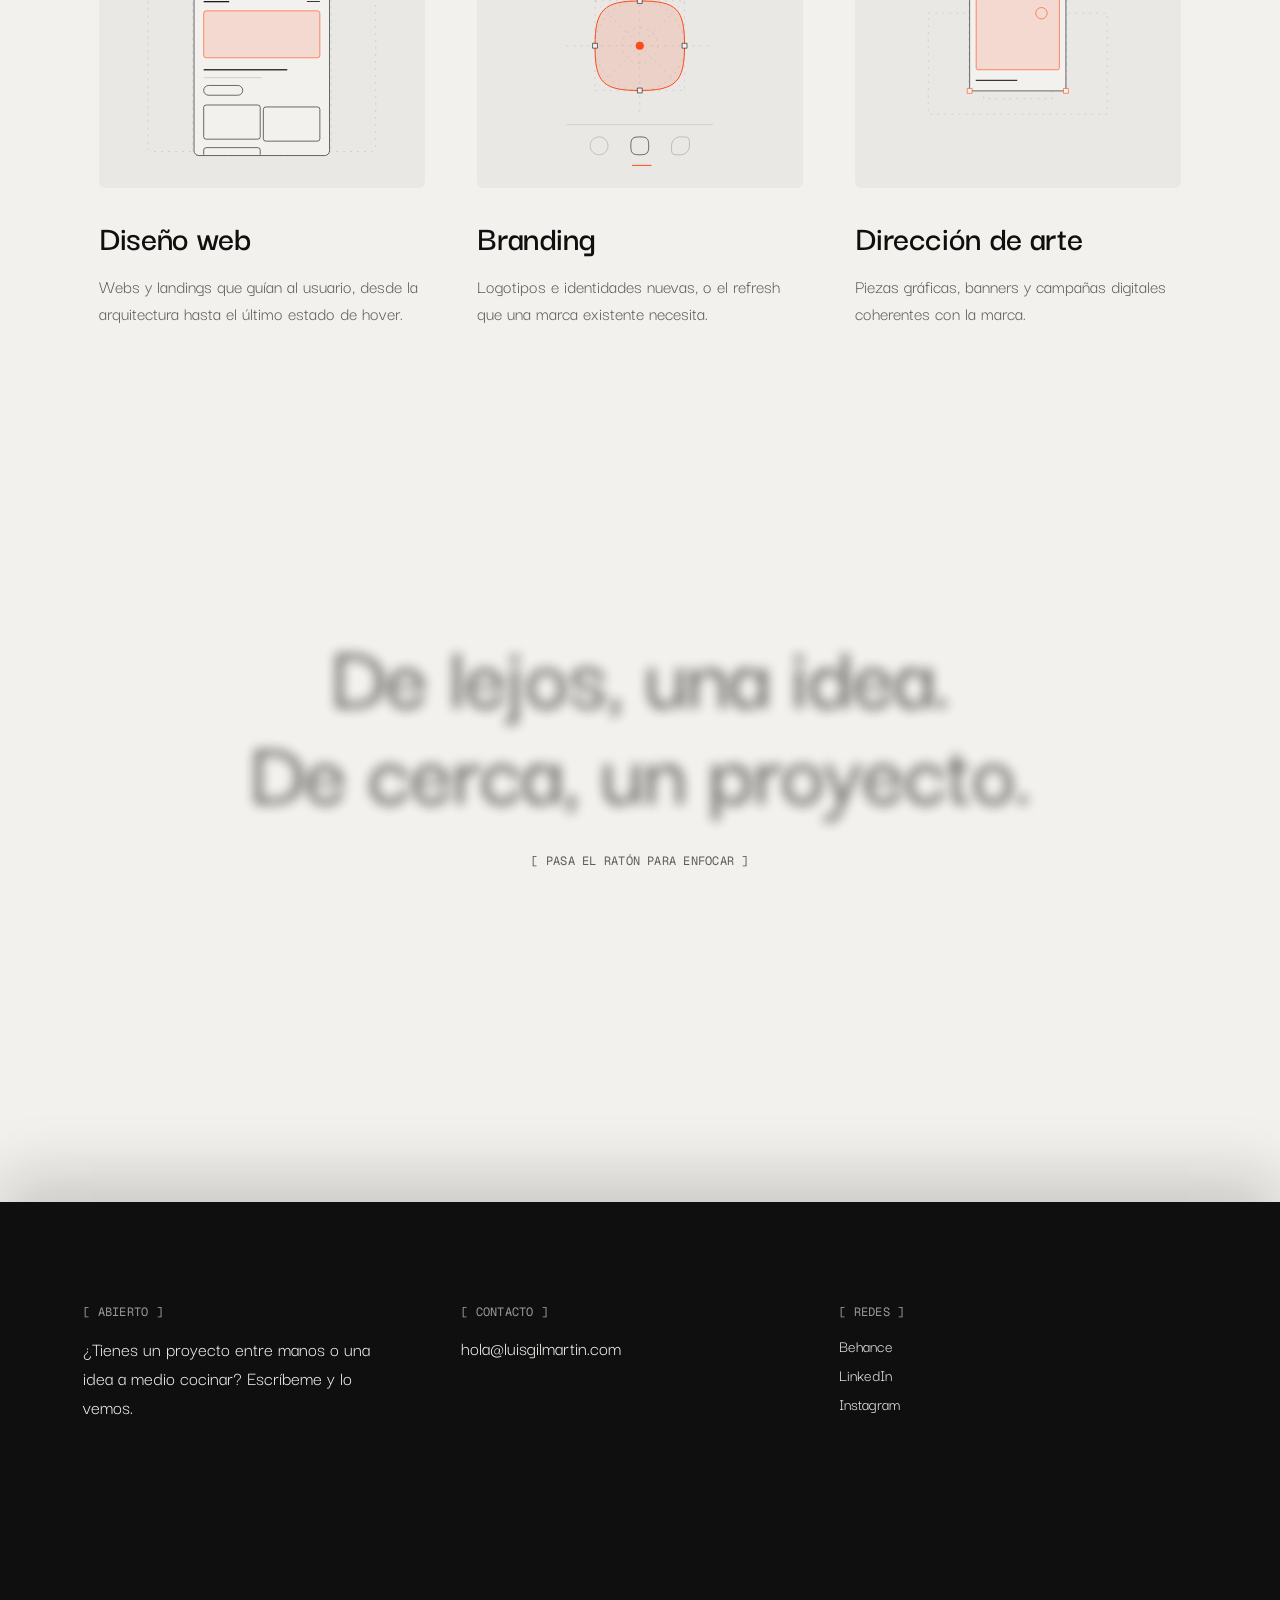
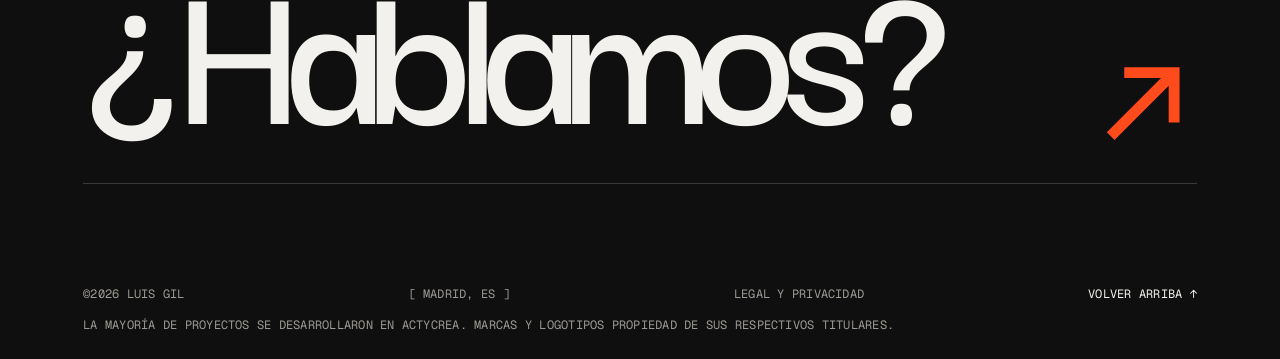
==== commit 644001ec: "Ocultar la web a buscadores hasta el lanzamiento Añade noindex a todas las páginas y bloquea el rast" ====
--- a/index.html
+++ b/index.html
@@ -2,6 +2,7 @@
 <html lang="es">
 <head>
 <meta charset="utf-8">
+<meta name="robots" content="noindex, nofollow"><!-- TEMPORAL: quitar en el lanzamiento -->
 <meta name="viewport" content="width=device-width, initial-scale=1, viewport-fit=cover">
 <title>Luis Gil · Diseñador web y UX/UI</title>
 <meta name="description" content="Portfolio de Luis Gil Martín, diseñador web y UX/UI en Madrid. Diseño web, branding y dirección de arte.">
